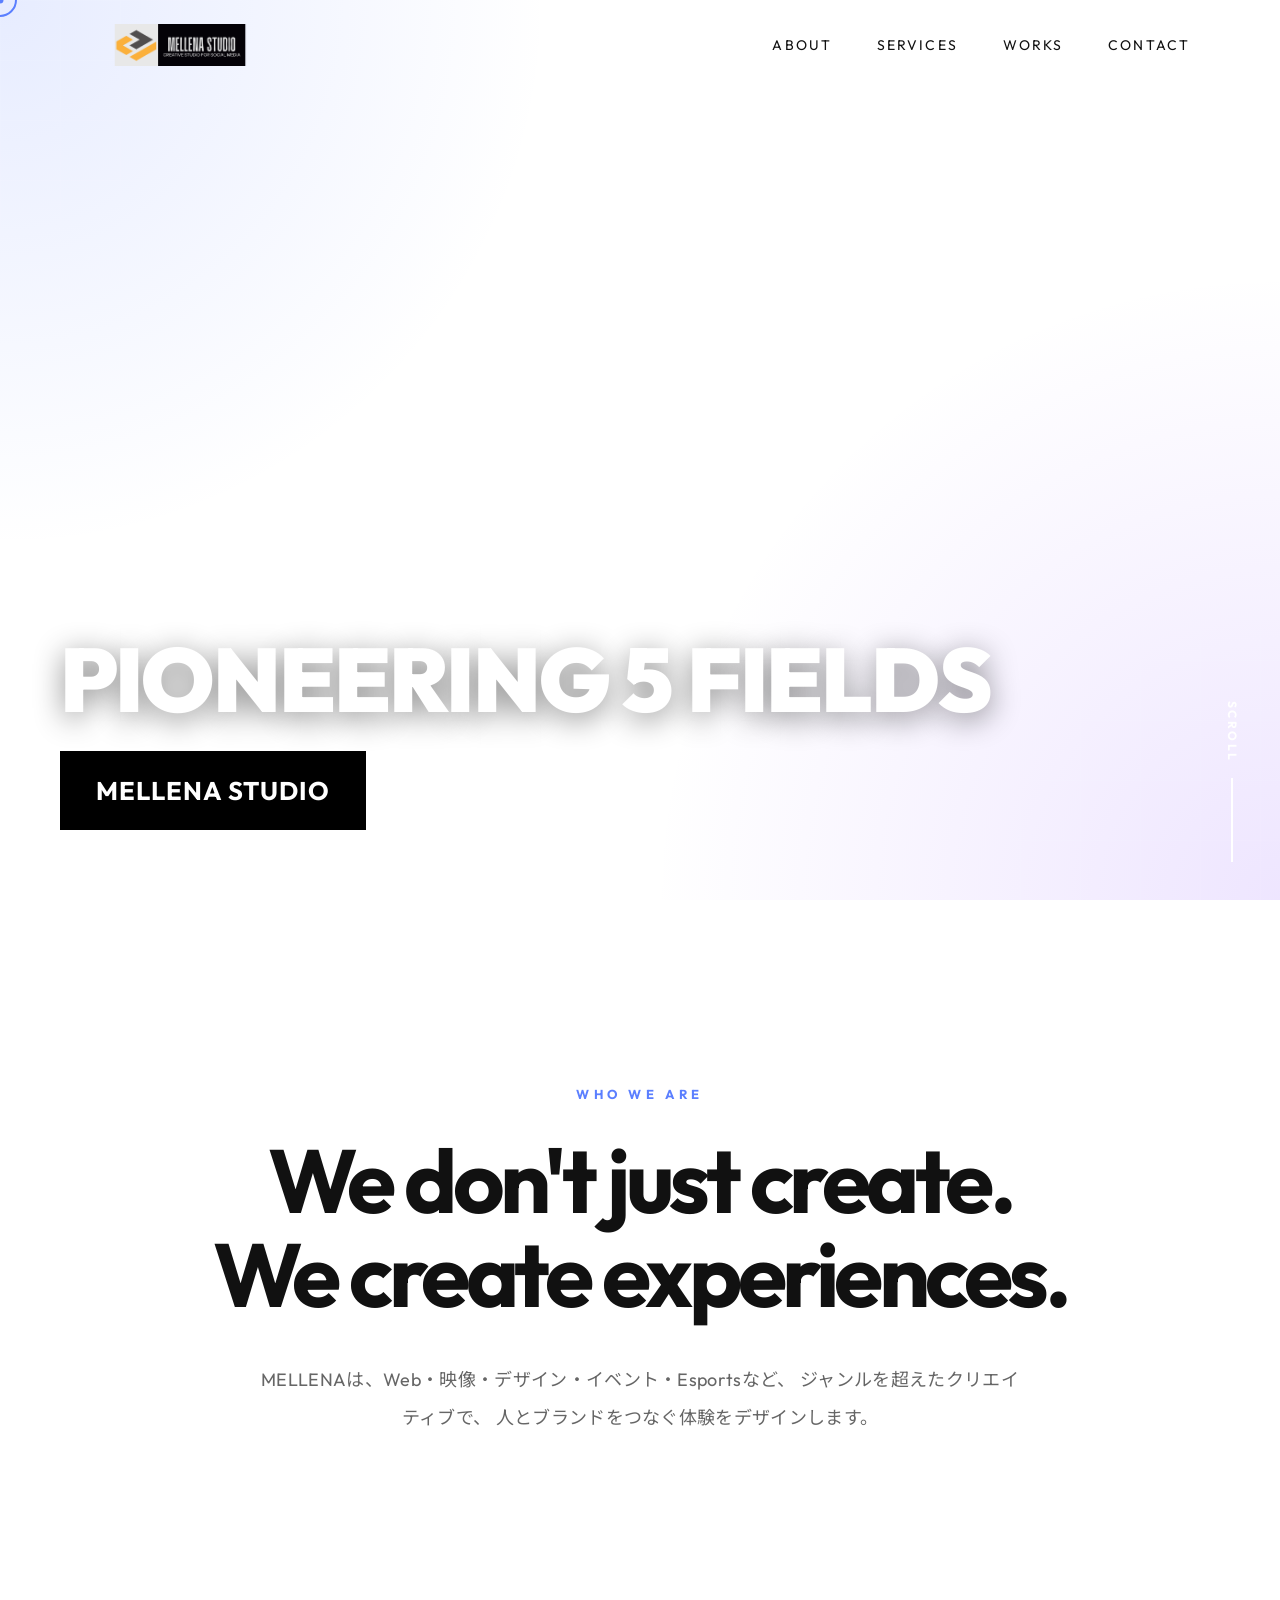
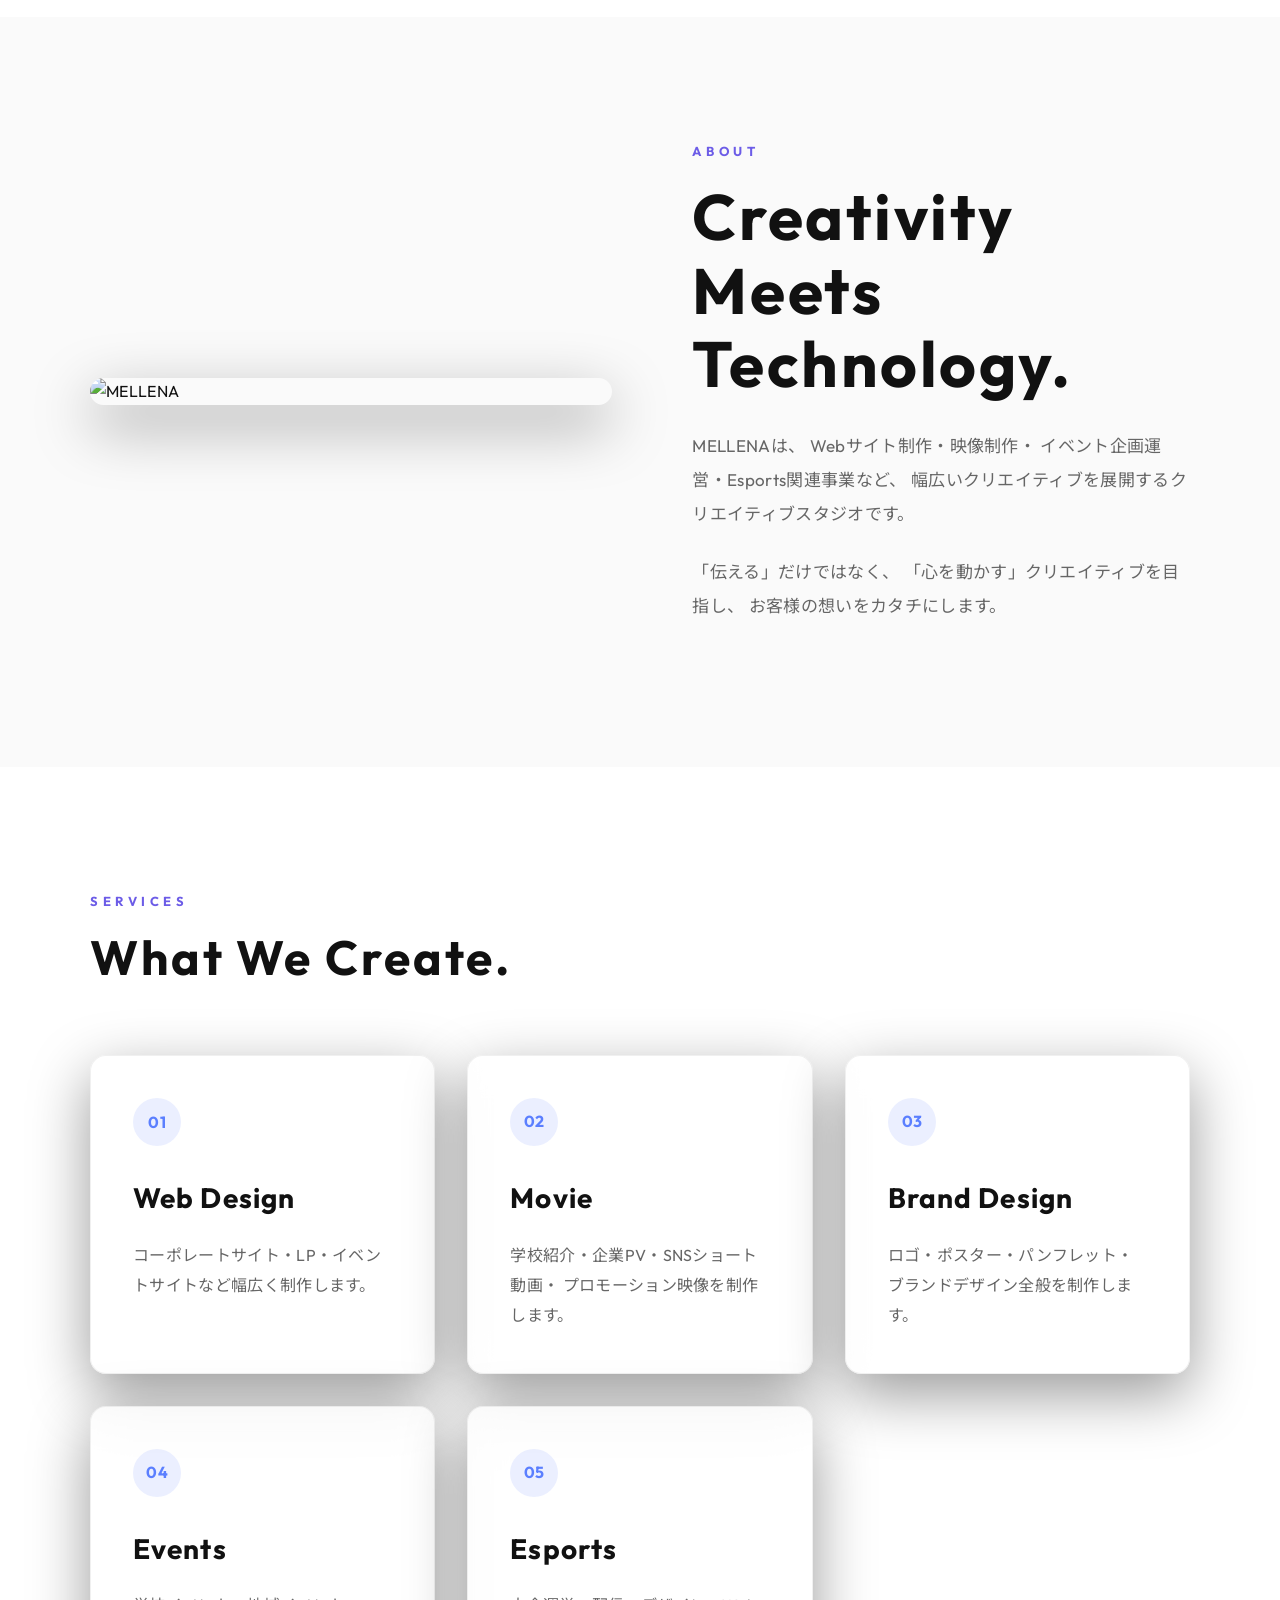
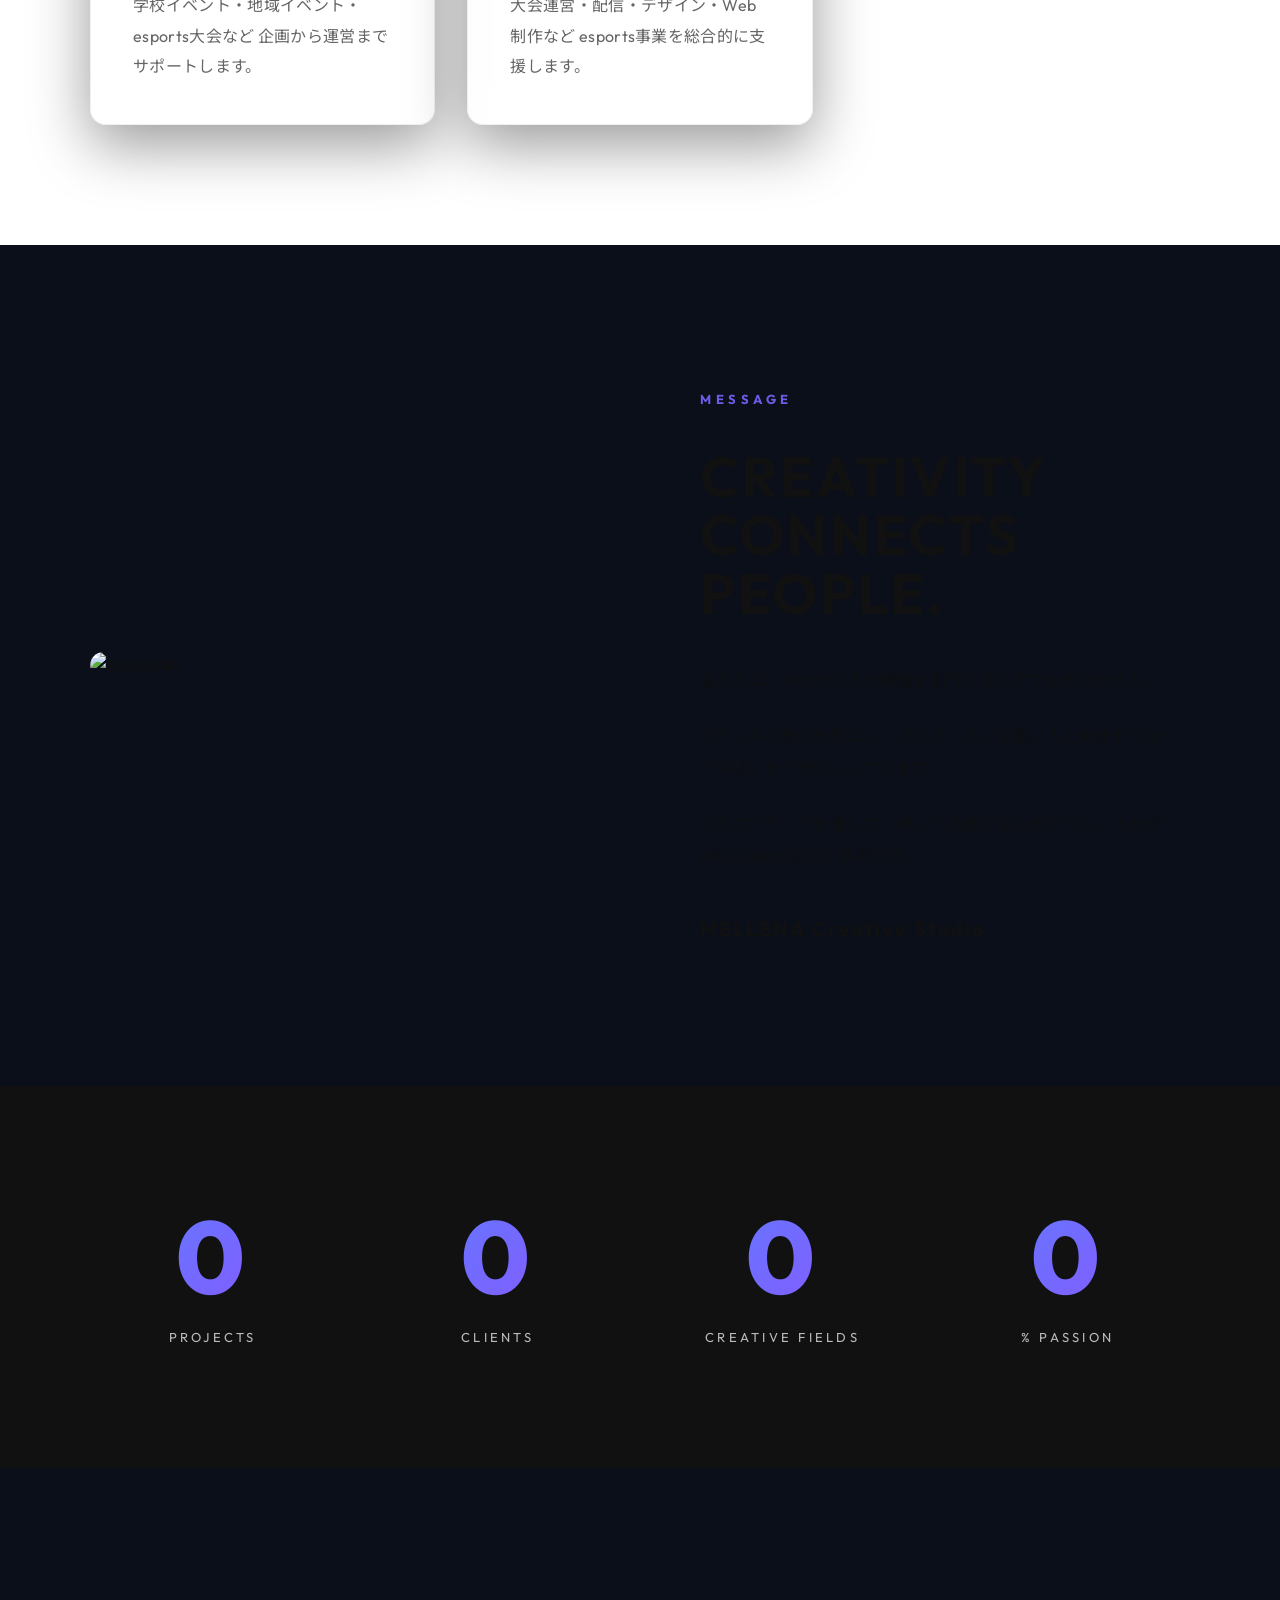
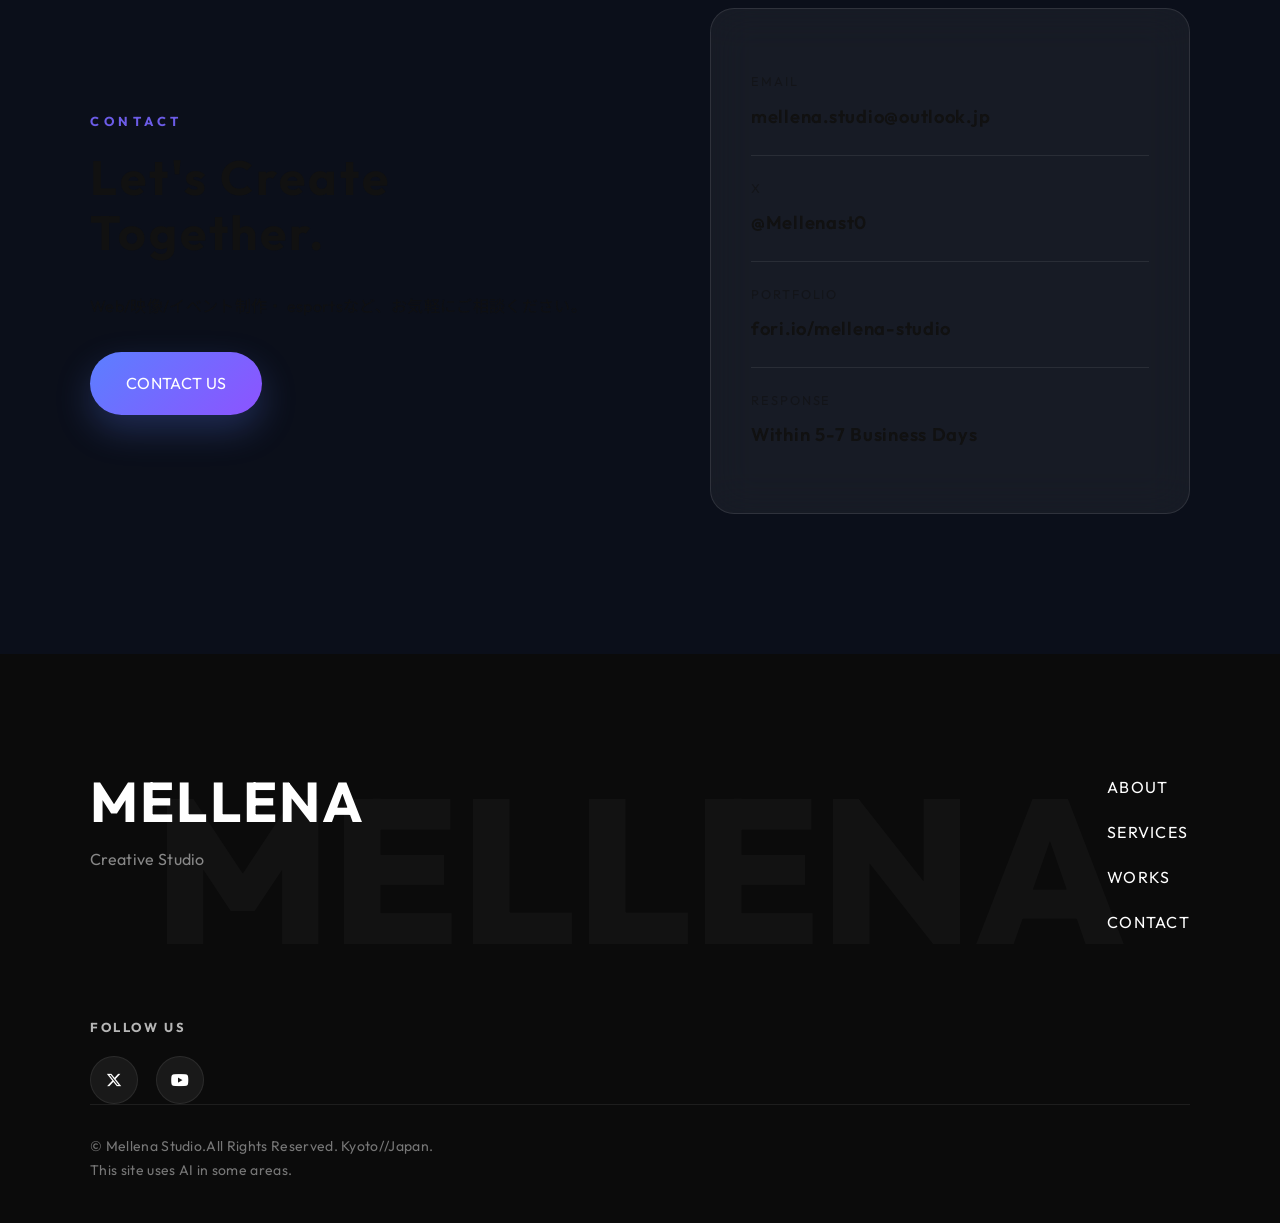
==== index.html @ b7e1627b "Update index.html" ====
<!DOCTYPE html>
<html lang="ja">

<head>

    <meta charset="UTF-8">
    <meta name="viewport" content="width=device-width, initial-scale=1.0">

    <title>Mellena Studio</title>

    <meta name="description" content="MELLENAはWeb制作・映像制作・デザイン・イベント・esportsなど、クリエイティブを通じて価値を届けるクリエイティブスタジオです。">

    <link rel="icon" href="logo-Normal.png">

    <!-- Google Fonts -->
    <link rel="preconnect" href="https://fonts.googleapis.com">
    <link rel="preconnect" href="https://fonts.gstatic.com" crossorigin>

    <link href="https://fonts.googleapis.com/css2?family=Outfit:wght@300;400;500;600;700;800&family=Noto+Sans+JP:wght@300;400;500;700&display=swap" rel="stylesheet">

    <!-- FontAwesome -->
    <link rel="stylesheet"
        href="https://cdnjs.cloudflare.com/ajax/libs/font-awesome/6.7.2/css/all.min.css">

    <!-- CSS -->
    <link rel="stylesheet" href="style.css">

</head>

<body>

    <!-- ====================================== -->
    <!-- Loading -->
    <!-- ====================================== -->

    <div id="loading">

        <div class="loading">

            <img src="logo.png" alt="MELLENA Logo" class="loading__logo">

            <div class="loading__bar">

                <span id="loadingProgress"></span>

            </div>

            <p id="loadingText">loading… 0%</p>

        </div>

    </div>

    <!-- ====================================== -->
    <!-- Cursor -->
    <!-- ====================================== -->

    <div class="cursor"></div>
    <div class="cursor-dot"></div>
    <div class="cursor-label">VIEW</div>

    <!-- ====================================== -->
    <!-- Background -->
    <!-- ====================================== -->

    <div class="background-gradient"></div>

    <canvas id="particles"></canvas>

    <!-- ====================================== -->
    <!-- Header -->
    <!-- ====================================== -->

    <header class="header" id="header">

        <div class="container">

            <a href="#" class="logo">

                <img src="logo.png" alt="MELLENA">

            </a>

            <nav class="nav">

                <ul>

                    <li><a href="#about">ABOUT</a></li>

                    <li><a href="#services">SERVICES</a></li>

                    <li><a href="#works">WORKS</a></li>

                    <li><a href="#contact">CONTACT</a></li>

                </ul>

            </nav>

            <button class="menu-button" id="menuButton">

                <span></span>
                <span></span>
                <span></span>

            </button>

        </div>

    </header>

    <!-- ====================================== -->
    <!-- Hero -->
    <!-- ====================================== -->

    <section class="hero" id="hero">

        <!-- Video -->

        <video
            class="hero__video"
            autoplay
            muted
            loop
            playsinline>

            <source src="hero.mp4" type="video/mp4">

        </video>

        <!-- Overlay -->

        <div class="hero__overlay"></div>

        <!-- Grid -->

        <div class="hero__grid"></div>

        <!-- Content -->

        <div class="hero__content">

    <h3 class="hero-copy">
        Pioneering 5 Fields
    </h3>

    <div class="hero-label">
        MELLENA STUDIO
    </div>

</div>

        <!-- Scroll -->

        <div class="scroll-indicator">

            <span>SCROLL</span>

            <div class="scroll-line"></div>

        </div>

    </section>

    <!-- ====================================== -->
    <!-- Hero End -->
    <!-- ====================================== -->

        <!-- ====================================== -->
    <!-- Creative Statement -->
    <!-- ====================================== -->

    <section class="statement">

        <div class="container">

            <p class="statement__label">
                WHO WE ARE
            </p>

            <h2 class="statement__title">

                We don't just create.<br>
                We create experiences.

            </h2>

            <p class="statement__text">

                MELLENAは、Web・映像・デザイン・イベント・Esportsなど、
                ジャンルを超えたクリエイティブで、
                人とブランドをつなぐ体験をデザインします。

            </p>

        </div>

    </section>

    <!-- ====================================== -->
    <!-- About -->
    <!-- ====================================== -->

    <section class="about" id="about">

        <div class="container about__container">

            <div class="about__image">

                <img
                    src="about.png"
                    alt="MELLENA">

            </div>

            <div class="about__content">

                <span class="section-tag">

                    ABOUT

                </span>

                <h2>

                    Creativity<br>
                    Meets Technology.

                </h2>

                <p>

                    MELLENAは、
                    Webサイト制作・映像制作・
                    イベント企画運営・Esports関連事業など、
                    幅広いクリエイティブを展開するクリエイティブスタジオです。

                </p>

                <p>

                    「伝える」だけではなく、
                    「心を動かす」クリエイティブを目指し、
                    お客様の想いをカタチにします。

                </p>

            </div>

        </div>

    </section>

    <!-- ====================================== -->
    <!-- Services -->
    <!-- ====================================== -->

    <section class="services" id="services">

        <div class="container">

            <span class="section-tag">

                SERVICES

            </span>

            <h2 class="section-title">

                What We Create.

            </h2>

            <div class="services__grid">

                <article class="service">

                    <span>01</span>

                    <h3>Web Design</h3>

                    <p>

                        コーポレートサイト・LP・イベントサイトなど幅広く制作します。

                    </p>

                </article>

                <article class="service">

                    <span>02</span>

                    <h3>Movie</h3>

                    <p>

                        学校紹介・企業PV・SNSショート動画・
                        プロモーション映像を制作します。

                    </p>

                </article>

                <article class="service">

                    <span>03</span>

                    <h3>Brand Design</h3>

                    <p>

                        ロゴ・ポスター・パンフレット・ブランドデザイン全般を制作します。

                    </p>

                </article>

                <article class="service">

                    <span>04</span>

                    <h3>Events</h3>

                    <p>

                        学校イベント・地域イベント・esports大会など
                        企画から運営までサポートします。

                    </p>

                </article>

                <article class="service">

                    <span>05</span>

                    <h3>Esports</h3>

                    <p>

                        大会運営・配信・デザイン・Web制作など
                        esports事業を総合的に支援します。

                    </p>

                </article>

            </div>

        </div>

    </section>

    <!-- ====================================== -->
    <!-- Message -->
    <!-- ====================================== -->

   <section class="message">

    <div class="container message-container">

        <div class="message-image">

            <img src="about.png" alt="MELLENA">

        </div>

        <div class="message-content">

            <span class="section-tag">
                MESSAGE
            </span>

            <h2 class="message-title">
                CREATIVITY<br>
                CONNECTS<br>
                PEOPLE.
            </h2>

            <p>

                私たちは、Webサイトや映像を制作するだけではありません。

            </p>

            <p>

                ブランドの想いを形にし、
                人と人、人と企業、人と地域をつなぐ
                「体験」をデザインしています。

            </p>

            <p>

                クリエイティブを通して、
                新しい価値を生み出すこと。

                それがMELLENAの目指す未来です。

            </p>

            <h4>

                MELLENA Creative Studio

            </h4>

        </div>

    </div>

</section>

    <!-- ====================================== -->
    <!-- Numbers -->
    <!-- ====================================== -->

    <section class="numbers">

        <div class="container">

            <div class="number">

                <h2 data-count="30">0</h2>

                <p>Projects</p>

            </div>

            <div class="number">

                <h2 data-count="4">0</h2>

                <p>Clients</p>

            </div>

            <div class="number">

                <h2 data-count="5">0</h2>

                <p>Creative Fields</p>

            </div>

            <div class="number">

                <h2 data-count="87">0</h2>

                <p>% Passion</p>

            </div>

        </div>

    </section>

    <!-- ====================================== -->
    <!-- Contact -->
    <!-- ====================================== -->

    <section class="contact" id="contact">

    <div class="container contact-container">

        <div class="contact-left">

            <span class="section-tag">
                CONTACT
            </span>

            <h2 class="section-title">
                Let's Create Together.
            </h2>

            <p class="contact-description">
                Web/映像/イベント制作・
                esportsなど、お気軽にご相談ください。
            </p>

            <a href="mailto:mellena.studio@outlook.jp" class="btn btn-primary">
                CONTACT US
            </a>

        </div>

        <div class="contact-right">

            <div class="contact-card">

                <div class="contact-item">
                    <span>Email</span>
                    <h3>mellena.studio@outlook.jp</h3>
                </div>

                <div class="contact-item">
                    <span>X</span>
                    <h3>@Mellenast0</h3>
                </div>

                <div class="contact-item">
                    <span>Portfolio</span>
                    <h3>fori.io/mellena-studio</h3>
                </div>

                <div class="contact-item">
                    <span>Response</span>
                    <h3>Within 5-7 Business Days</h3>
                </div>

            </div>

        </div>

    </div>

</section>

    <!-- ====================================== -->
    <!-- Footer -->
    <!-- ====================================== -->

    <footer class="footer">

        <div class="container">

            <div class="footer__top">

                <div>

                    <h2 class="footer__logo">

                        MELLENA

                    </h2>

                    <p>

                        Creative Studio

                    </p>

                </div>

                <div class="footer__menu">

                    <a href="#about">ABOUT</a>
                    <a href="#services">SERVICES</a>
                    <a href="#works">WORKS</a>
                    <a href="#contact">CONTACT</a>
                    
                </div>

            </div>

            <div class="footer__social">

    <h4>FOLLOW US</h4>

    <div class="social-links">

        <a href="https://x.com/Mellenast0" target="_blank" aria-label="X">
            <i class="fa-brands fa-x-twitter"></i>
        </a>

        <a href="#" target="_blank" aria-label="YouTube">
            <i class="fa-brands fa-youtube"></i>
        </a>


    </div>

</div>

            <div class="footer__bottom">

                <p>

                    © Mellena Studio.All Rights Reserved. Kyoto//Japan.<br>
                    This site uses AI in some areas.

                </p>

            </div>

        </div>

    </footer>

    <!-- ====================================== -->
    <!-- Mobile Menu -->
    <!-- ====================================== -->

    <nav class="mobile-nav" id="mobileNav">

        <a href="#about">ABOUT</a>
        <a href="#services">SERVICES</a>
        <a href="#works">WORKS</a>
        <a href="#contact">CONTACT</a>

    </nav>

    <!-- ====================================== -->
    <!-- Back To Top -->
    <!-- ====================================== -->

    <button
        class="back-top"
        id="backTop">

        <i class="fa-solid fa-arrow-up"></i>

    </button>

    <!-- ====================================== -->
    <!-- JS Libraries -->
    <!-- ====================================== -->

<script src="https://cdn.jsdelivr.net/npm/gsap@3/dist/gsap.min.js"></script>
<script src="https://cdn.jsdelivr.net/npm/gsap@3/dist/ScrollTrigger.min.js"></script>

<script src="https://cdnjs.cloudflare.com/ajax/libs/lenis/1.0.42/lenis.min.js"></script>

<script src="script.js"></script>

</body>
</html>
---- style.css ----
/* ======================================================
   RESET
====================================================== */

*,
*::before,
*::after{
    margin:0;
    padding:0;
    box-sizing:border-box;
}

html{
    scroll-behavior:smooth;
}

body{

    font-family:"Outfit","Noto Sans JP",sans-serif;

    color:#111;

    background:#fff;

    overflow-x:hidden;

    -webkit-font-smoothing:antialiased;

    text-rendering:optimizeLegibility;

}

img{

    display:block;

    max-width:100%;

}

a{

    text-decoration:none;

    color:inherit;

}

button{

    border:none;

    background:none;

    cursor:pointer;

    font-family:inherit;

}

ul{

    list-style:none;

}

/* ======================================================
VARIABLE
====================================================== */

:root{

    --white:#ffffff;

    --black:#101010;

    --text:#444;

    --border:#ececec;

    --primary:#5B7FFF;

    --secondary:#8D53FF;

    --gradient:
    linear-gradient(
        135deg,
        #5B7FFF,
        #8D53FF);

    --shadow:
    0 20px 60px rgba(0,0,0,.08);

    --radius:24px;

    --transition:.35s;

}

/* ======================================================
COMMON
====================================================== */

.container{

    width:min(1200px,92%);

    margin:auto;

}

section{

    position:relative;

    padding:140px 0;

}

.section-tag{

    display:inline-block;

    color:var(--primary);

    font-size:13px;

    letter-spacing:.35em;

    font-weight:700;

    margin-bottom:18px;

}

.section-title{

    font-size:clamp(42px,5vw,72px);

    line-height:1.15;

    letter-spacing:-.03em;

    margin-bottom:28px;

}

.btn{

    display:inline-flex;

    justify-content:center;

    align-items:center;

    gap:10px;

    padding:18px 36px;

    border-radius:999px;

    transition:.35s;

}

.btn-primary{

    background:var(--gradient);

    color:#fff;

    box-shadow:
        0 15px 35px rgba(91,127,255,.25);

}

.btn-primary:hover{

    transform:translateY(-5px);

}

.btn-outline{

    border:1px solid rgba(255,255,255,.35);

    color:#fff;

    backdrop-filter:blur(20px);

}

.btn-outline:hover{

    background:#fff;

    color:#111;

}

/* ======================================================
LOADING
====================================================== */

#loading{

    position:fixed;

    inset:0;

    background:#fff;

    display:flex;

    justify-content:center;

    align-items:center;

    z-index:99999;

}

.loading{

    width:340px;

    text-align:center;

}

.loading__logo{

    width:180px;

    margin:auto;

}

.loading__bar{

    width:100%;

    height:6px;

    background:#efefef;

    border-radius:999px;

    overflow:hidden;

    margin:35px 0 18px;

}

#loadingProgress{

    display:block;

    width:0%;

    height:100%;

    background:var(--gradient);

}

#loadingText{

    color:#777;

    font-size:14px;

}

/* ======================================================
CURSOR
====================================================== */

.cursor{

    position:fixed;

    width:34px;

    height:34px;

    border:2px solid var(--primary);

    border-radius:50%;

    pointer-events:none;

    transform:translate(-50%,-50%);

    z-index:9999;

    transition:.18s;

}

.cursor-dot{

    position:fixed;

    width:7px;

    height:7px;

    background:var(--primary);

    border-radius:50%;

    pointer-events:none;

    transform:translate(-50%,-50%);

    z-index:10000;

}

.cursor-label{

    position:fixed;

    transform:translate(-50%,-50%);

    color:#fff;

    font-size:11px;

    font-weight:600;

    opacity:0;

    pointer-events:none;

    z-index:10001;

}

/* ======================================================
BACKGROUND
====================================================== */

.background-gradient{

    position:fixed;

    inset:0;

    z-index:-2;

    background:

    radial-gradient(

    circle at top left,

    rgba(91,127,255,.15),

    transparent 35%),

    radial-gradient(

    circle at bottom right,

    rgba(141,83,255,.15),

    transparent 40%),

    #fff;

}

#particles{

    position:fixed;

    inset:0;

    z-index:-1;

}

/* ======================================================
HEADER
====================================================== */

.header{

    position:fixed;

    top:0;

    left:0;

    width:100%;

    z-index:1000;

    transition:.35s;

}

.header.scrolled{

    background:rgba(255,255,255,.72);

    backdrop-filter:blur(18px);

    box-shadow:
        0 10px 30px rgba(0,0,0,.05);

}

.header .container{

    display:flex;

    justify-content:space-between;

    align-items:center;

    height:90px;

}

.logo img{

    width:180px;

}

.nav ul{

    display:flex;

    gap:45px;

}

.nav a{

    position:relative;

    font-size:14px;

    letter-spacing:.15em;

}

.nav a::after{

    content:"";

    position:absolute;

    left:0;

    bottom:-8px;

    width:0;

    height:2px;

    background:var(--primary);

    transition:.35s;

}

.nav a:hover::after{

    width:100%;

}

.menu-button{

    display:none;

    flex-direction:column;

    gap:6px;

}

.menu-button span{

    width:28px;

    height:2px;

    background:#111;

}

/* ======================================================
HERO
====================================================== */

.hero{

    position:relative;

    height:100vh;

    display:flex;

    justify-content:center;

    align-items:center;

    overflow:hidden;

}

.hero__video{

    position:absolute;

    inset:0;

    width:100%;

    height:100%;

    object-fit:cover;

}

.hero__overlay{
    background:rgba(255,255,255,0.03);
}

.hero__grid{

    position:absolute;

    inset:0;

    background-image:

    linear-gradient(

    rgba(255,255,255,.15) 1px,

    transparent 1px),

    linear-gradient(

    90deg,

    rgba(255,255,255,.15) 1px,

    transparent 1px);

    background-size:60px 60px;

    opacity:.45;

}

.hero__content{

    position:absolute;

    left:60px;

    bottom:60px;

    z-index:10;

}

.hero-copy{

    max-width:1100px;

    font-size:72px;

    font-weight:900;

    line-height:1;

    text-transform:uppercase;

    color:#fff;

    margin-bottom:35px;

}

.hero-label{

    display:inline-block;

    background:#000;

    color:#fff;

    padding:18px 90px;

    font-size:34px;

    font-weight:700;

    letter-spacing:.05em;

}

.hero__eyebrow{

    display:inline-block;

    letter-spacing:.4em;

    color:var(--primary);

    margin-bottom:24px;

    font-size:14px;

    font-weight:700;

}

.hero__title{

    font-size:clamp(70px,12vw,170px);

    line-height:.9;

    letter-spacing:-.05em;

    font-weight:800;

}

.hero__subtitle{

    font-size:clamp(28px,4vw,58px);

    margin-top:24px;

    line-height:1.2;

    font-weight:500;

}

.hero__text{

    max-width:720px;

    margin:35px auto;

    color:#ffffff;

    font-size:18px;

    line-height:2;

}

.hero__buttons{

    display:flex;

    justify-content:center;

    gap:20px;

    margin-top:50px;

}

.scroll-indicator{

    right:40px;

    bottom:40px;

}

.scroll-indicator span{

    font-size:11px;

    letter-spacing:.3em;

}

.scroll-line{

    width:2px;

    height:80px;

    background:#111;

    animation:scrollLine 2s infinite;

}

@keyframes scrollLine{

    0%{

        transform-origin:top;

        transform:scaleY(0);

    }

    50%{

        transform-origin:top;

        transform:scaleY(1);

    }

    51%{

        transform-origin:bottom;

    }

    100%{

        transform-origin:bottom;

        transform:scaleY(0);

    }

}

/* ======================================================
STATEMENT
====================================================== */

.statement{

    padding:180px 0;

    text-align:center;

    background:#fff;

}

.statement__label{

    display:inline-block;

    color:var(--primary);

    letter-spacing:.35em;

    font-size:13px;

    font-weight:700;

    margin-bottom:28px;

}

.statement__title{

    font-size:clamp(52px,7vw,110px);

    line-height:1.05;

    letter-spacing:-.05em;

    max-width:1100px;

    margin:0 auto 40px;

}

.statement__text{

    max-width:760px;

    margin:auto;

    color:#666;

    line-height:2.1;

    font-size:18px;

}

/* ======================================================
ABOUT
====================================================== */

.about{

    background:#fafafa;

}

.about__container{

    display:grid;

    grid-template-columns:1.05fr 1fr;

    gap:80px;

    align-items:center;

}

.about__image{

    position:relative;

    overflow:hidden;

    border-radius:32px;

    box-shadow:var(--shadow);

}

.about__image img{

    width:100%;

    height:100%;

    object-fit:cover;

    transition:.8s;

}

.about__image:hover img{

    transform:scale(1.08);

}

.about__content h2{

    font-size:clamp(42px,5vw,72px);

    line-height:1.15;

    margin-bottom:28px;

}

.about__content p{

    color:#666;

    line-height:2;

    margin-bottom:24px;

    font-size:17px;

}

/* ======================================================
SERVICES
====================================================== */

.services{

    background:#fff;

}

.services__grid{

    display:grid;

    grid-template-columns:repeat(3,1fr);

    gap:32px;

    margin-top:70px;

}

.service{

    position:relative;

    padding:42px;

    border-radius:28px;

    background:rgba(255,255,255,.75);

    backdrop-filter:blur(18px);

    border:1px solid rgba(0,0,0,.06);

    transition:var(--transition);

    overflow:hidden;

}

.service::before{

    content:"";

    position:absolute;

    inset:0;

    background:var(--gradient);

    opacity:0;

    transition:.35s;

}

.service:hover::before{

    opacity:1;

}

.service>*{

    position:relative;

    z-index:2;

}

.service span{

    display:inline-flex;

    width:48px;

    height:48px;

    justify-content:center;

    align-items:center;

    border-radius:50%;

    background:rgba(91,127,255,.12);

    color:var(--primary);

    font-weight:700;

    margin-bottom:28px;

}

.service h3{

    font-size:28px;

    margin-bottom:18px;

}

.service p{

    color:#666;

    line-height:1.9;

}

.service:hover{

    transform:translateY(-14px);

    box-shadow:0 30px 70px rgba(0,0,0,.12);

}

.service:hover h3,

.service:hover p,

.service:hover span{

    color:#fff;

}

.service:hover span{

    background:rgba(255,255,255,.18);

}

/* ======================================================
WORKS
====================================================== */

.works{

    background:#111;

    color:#fff;

}

.works .section-tag{

    color:#7fa6ff;

}

.works__grid{

    display:grid;

    grid-template-columns:repeat(3,1fr);

    gap:24px;

    margin-top:70px;

}

.work{

    position:relative;

    overflow:hidden;

    border-radius:26px;

    cursor:pointer;

    min-height:360px;

    background:#222;

}

.work--large{

    grid-row:span 2;

    min-height:760px;

}

.work img{

    width:100%;

    height:100%;

    object-fit:cover;

    transition:1s;

}

.work::after{

    content:"";

    position:absolute;

    inset:0;

    background:linear-gradient(
        to top,
        rgba(0,0,0,.75),
        rgba(0,0,0,.15));

}

.work:hover img{

    transform:scale(1.08);

}

.work__content{

    position:absolute;

    left:35px;

    bottom:35px;

    z-index:5;

}

.work__content span{

    display:inline-block;

    font-size:12px;

    letter-spacing:.25em;

    color:#8ab2ff;

    margin-bottom:12px;

}

.work__content h3{

    font-size:32px;

    line-height:1.2;

}

.work:hover .work__content{

    transform:translateY(-8px);

    transition:.35s;

}

/* VIEWバッジ */

.work::before{

    content:"VIEW";

    position:absolute;

    top:30px;

    right:30px;

    width:90px;

    height:90px;

    border-radius:50%;

    background:rgba(255,255,255,.15);

    backdrop-filter:blur(18px);

    display:flex;

    justify-content:center;

    align-items:center;

    color:#fff;

    font-size:13px;

    letter-spacing:.2em;

    opacity:0;

    transform:scale(.7);

    transition:.35s;

    z-index:10;

}

.work:hover::before{

    opacity:1;

    transform:scale(1);

}

/* ======================================================
SHOWREEL
====================================================== */

.showreel{

    background:#f7f8fc;

}

.showreel__video{

    margin-top:70px;

    overflow:hidden;

    border-radius:32px;

    box-shadow:0 25px 70px rgba(0,0,0,.12);

}

.showreel__video video{

    width:100%;

    display:block;

}

/* ======================================================
NUMBERS
====================================================== */

.numbers{

    background:#111;

    color:#fff;

}

.numbers .container{

    display:grid;

    grid-template-columns:repeat(4,1fr);

    gap:40px;

}

.number{

    text-align:center;

}

.number h2{

    font-size:clamp(60px,8vw,110px);

    font-weight:800;

    line-height:1;

    background:var(--gradient);

    -webkit-background-clip:text;

    -webkit-text-fill-color:transparent;

    margin-bottom:18px;

}

.number p{

    color:#bbb;

    letter-spacing:.25em;

    text-transform:uppercase;

    font-size:13px;

}

/* ======================================================
NEWS
====================================================== */

.news{

    background:#fff;

}

.news__list{

    margin-top:70px;

    display:flex;

    flex-direction:column;

}

.news__item{

    display:flex;

    justify-content:space-between;

    align-items:center;

    gap:40px;

    padding:34px 0;

    border-bottom:1px solid var(--border);

    transition:.35s;

}

.news__item span{

    color:var(--primary);

    min-width:140px;

    font-weight:600;

}

.news__item h3{

    flex:1;

    font-size:28px;

    font-weight:500;

}

.news__item:hover{

    padding-left:18px;

}

/* ======================================================
CONTACT
====================================================== */

.contact{
    padding:140px 0;
}

.contact-container{
    display:grid;
    grid-template-columns:1fr 480px;
    gap:80px;
    align-items:center;
}

.contact-description{
    margin:30px 0;
    max-width:520px;
    line-height:2;
    opacity:.8;
}

.contact-card{

    background:rgba(255,255,255,.05);

    backdrop-filter:blur(20px);

    border:1px solid rgba(255,255,255,.1);

    border-radius:24px;

    padding:40px;
}

.contact-item{

    padding:22px 0;

    border-bottom:1px solid rgba(255,255,255,.08);
}

.contact-item:last-child{

    border:none;
}

.contact-item span{

    display:block;

    font-size:.8rem;

    opacity:.6;

    margin-bottom:8px;

    letter-spacing:.15em;

    text-transform:uppercase;
}

.contact-item h3{

    font-size:1.15rem;

    font-weight:600;
}

@media(max-width:900px){

.contact-container{

grid-template-columns:1fr;

gap:50px;

}

}

/* ======================================================
FOOTER
====================================================== */

.footer{

    background:#0b0b0b;

    color:#fff;

    padding:120px 0 40px;

    position:relative;

    overflow:hidden;

}

.footer::before{

    content:"MELLENA";

    position:absolute;

    top:40px;

    left:50%;

    transform:translateX(-50%);

    font-size:clamp(80px,16vw,240px);

    font-weight:800;

    color:rgba(255,255,255,.03);

    white-space:nowrap;

    pointer-events:none;

}

.footer__top{

    position:relative;

    z-index:2;

    display:flex;

    justify-content:space-between;

    gap:80px;

    align-items:flex-start;

    margin-bottom:80px;

}

.footer__logo{

    font-size:56px;

    line-height:1;

    margin-bottom:16px;

}

.footer__top p{

    color:#888;

}

.footer__menu{

    display:flex;

    flex-direction:column;

    gap:18px;

}

.footer__menu a{

    transition:.3s;

    letter-spacing:.08em;

}

.footer__menu a:hover{

    color:var(--primary);

}

.footer__bottom{

    position:relative;

    z-index:2;

    border-top:1px solid rgba(255,255,255,.08);

    padding-top:30px;

    color:#777;

    font-size:14px;

}

/* ======================================================
MOBILE NAV
====================================================== */

.mobile-nav{

    position:fixed;

    inset:0;

    background:rgba(255,255,255,.96);

    backdrop-filter:blur(22px);

    display:flex;

    flex-direction:column;

    justify-content:center;

    align-items:center;

    gap:32px;

    opacity:0;

    visibility:hidden;

    transition:.35s;

    z-index:999;

}

.mobile-nav.active{

    opacity:1;

    visibility:visible;

}

.mobile-nav a{

    font-size:30px;

    font-weight:700;

    letter-spacing:.08em;

}

/* ======================================================
BACK TO TOP
====================================================== */

.back-top{

    position:fixed;

    right:35px;

    bottom:35px;

    width:56px;

    height:56px;

    border-radius:50%;

    background:var(--gradient);

    color:#fff;

    display:flex;

    justify-content:center;

    align-items:center;

    box-shadow:0 15px 35px rgba(91,127,255,.3);

    opacity:0;

    visibility:hidden;

    transition:.35s;

    z-index:999;

}

.back-top.show{

    opacity:1;

    visibility:visible;

}

.back-top:hover{

    transform:translateY(-6px);

}

/* ======================================================
RESPONSIVE
====================================================== */

@media (max-width:1200px){

    .hero__title{

        font-size:120px;

    }

    .statement__title{

        font-size:72px;

    }

}

@media (max-width:992px){

    section{

        padding:100px 0;

    }

    .nav{

        display:none;

    }

    .menu-button{

        display:flex;

    }

    .about__container{

        grid-template-columns:1fr;

    }

    .services__grid{

        grid-template-columns:repeat(2,1fr);

    }

    .works__grid{

        grid-template-columns:repeat(2,1fr);

    }

    .numbers .container{

        grid-template-columns:repeat(2,1fr);

    }

    .footer__top{

        flex-direction:column;

    }

}

@media (max-width:768px){

    .hero{

        text-align:center;

        padding:0 24px;

    }

    .hero__title{

        font-size:72px;

    }

    .hero__subtitle{

        font-size:34px;

    }

    .hero__text{

        font-size:16px;

    }

    .hero__buttons{

        flex-direction:column;

        width:100%;

    }

    .hero__buttons .btn{

        width:100%;

    }

    .statement__title{

        font-size:52px;

    }

    .section-title{

        font-size:44px;

    }

    .services__grid{

        grid-template-columns:1fr;

    }

    .works__grid{

        grid-template-columns:1fr;

    }

    .work--large{

        grid-row:auto;

        min-height:420px;

    }

    .numbers .container{

        grid-template-columns:1fr;

        gap:60px;

    }

    .news__item{

        flex-direction:column;

        align-items:flex-start;

        gap:12px;

    }

    .news__item h3{

        font-size:22px;

    }

    .contact-form{

        width:100%;

    }

    .footer__logo{

        font-size:40px;

    }

    .footer__menu{

        gap:12px;

    }

    .back-top{

        right:20px;

        bottom:20px;

    }

}

@media (max-width:480px){

    .container{

        width:92%;

    }

    .hero__title{

        font-size:58px;

    }

    .hero__subtitle{

        font-size:28px;

    }

    .statement__title{

        font-size:42px;

    }

    .section-title{

        font-size:36px;

    }

}

/* ======================================================
CURSOR EFFECT
====================================================== */

.cursor.active{

    width:80px;

    height:80px;

    background:rgba(91,127,255,.18);

    backdrop-filter:blur(10px);

}

.cursor-label.show{

    opacity:1;

}

/* ======================================================
FADE ANIMATION
====================================================== */

.fade-up{

    opacity:0;

    transform:translateY(40px);

}

.fade-left{

    opacity:0;

    transform:translateX(-40px);

}

.fade-right{

    opacity:0;

    transform:translateX(40px);

}

.scale-in{

    opacity:0;

    transform:scale(.92);

}

/* ======================================================
TEXT SELECTION
====================================================== */

::selection{

    background:var(--primary);

    color:#fff;

}

/* ======================================================
SCROLLBAR
====================================================== */

::-webkit-scrollbar{

    width:10px;

}

::-webkit-scrollbar-track{

    background:#f3f3f3;

}

::-webkit-scrollbar-thumb{

    background:linear-gradient(
        var(--primary),
        var(--secondary));

    border-radius:999px;

}

/* ======================================================
UTILITY
====================================================== */

.text-center{

    text-align:center;

}

.hidden{

    display:none !important;

}

.mt-0{

    margin-top:0 !important;

}

.mb-0{

    margin-bottom:0 !important;

}

.glass{

    background:rgba(255,255,255,.6);

    backdrop-filter:blur(20px);

    border:1px solid rgba(255,255,255,.35);

}

.gradient-text{

    background:var(--gradient);

    -webkit-background-clip:text;

    -webkit-text-fill-color:transparent;

}

.shadow{

    box-shadow:var(--shadow);

}

.radius{

    border-radius:var(--radius);

}

/* ======================================================
SMOOTH TRANSITION
====================================================== */

a,
button,
input,
textarea,
.service,
.work,
.news__item,
.btn{

    transition:
        all .35s ease;

}

/* ======================================================
END
====================================================== */
body {
    font-family: 'Outfit', 'Noto Sans JP', sans-serif;
    letter-spacing: 0.02em;
    line-height: 1.7;
    color: #111;
}

h1, h2, h3 {
    letter-spacing: 0.04em;
    font-weight: 700;
}

.section-title {
    font-size: 48px;
    font-weight: 700;
    letter-spacing: 0.06em;
}

section {
    padding: 120px 0;
}

.container {
    width: min(1100px, 92%);
    margin: 0 auto;
}

:root {
    --bg: #0b0f1a;
    --text: #111;
    --sub: rgba(255,255,255,0.7);
    --accent: #6c5ce7;
}

body {
    background: var(--bg);
    color: var(--text);
}

.section-tag {
    color: var(--accent);
}

.work img,
.service,
.about__image {
    border-radius: 16px;
    box-shadow: 0 20px 60px rgba(0,0,0,0.4);
}

.work,
.service {
    transition: transform 0.4s ease, box-shadow 0.4s ease;
}

.work:hover,
.service:hover {
    transform: translateY(-8px);
    box-shadow: 0 30px 80px rgba(0,0,0,0.5);
}

/* ===========================
   MESSAGE
=========================== */

.message{

    padding:140px 0;

}

.message-container{

    display:grid;

    grid-template-columns:520px 1fr;

    gap:90px;

    align-items:center;

}

.message-image{

    overflow:hidden;

    border-radius:24px;

}

.message-image img{

    width:100%;

    display:block;

    transition:.6s;

}

.message-image:hover img{

    transform:scale(1.05);

}

.message-title{

    font-size:56px;

    line-height:1.05;

    margin:20px 0 40px;

}

.message-content p{

    margin-bottom:24px;

    opacity:.85;

    line-height:2;

}

.message-content h4{

    margin-top:40px;

    font-size:20px;

    letter-spacing:.1em;

}

@media(max-width:960px){

.message-container{

grid-template-columns:1fr;

gap:60px;

}

.message-title{

font-size:42px;

}

}

/* ===========================
   Footer Social
=========================== */

.footer__social h4{

    font-size:13px;

    letter-spacing:.2em;

    margin-bottom:18px;

    opacity:.7;

}

.social-links{

    display:flex;

    gap:18px;

}

.social-links a{

    width:48px;

    height:48px;

    display:flex;

    align-items:center;

    justify-content:center;

    border-radius:50%;

    background:rgba(255,255,255,.06);

    border:1px solid rgba(255,255,255,.08);

    color:#fff;

    text-decoration:none;

    transition:.35s;

}

.social-links a:hover{

    transform:translateY(-6px);

    background:#4d8cff;

    border-color:#4d8cff;

    box-shadow:0 10px 30px rgba(77,140,255,.35);

}

/* ===========================
   HERO - Kyoto Tech Style
=========================== */

.hero__content{
    position:absolute;
    left:60px;
    bottom:70px;
    z-index:10;
    text-align:left;
}

.hero-copy{
    max-width:1100px;
    margin:0 0 30px;

    font-size:clamp(52px, 7vw, 110px);
    font-weight:900;
    line-height:.92;
    letter-spacing:-0.02em;
    text-transform:uppercase;

    color:#fff;
    text-shadow:0 6px 30px rgba(0,0,0,.45);
}

.hero-label{
    display:inline-block;

    background:#000;
    color:#fff;

    padding:18px 36px;

    font-size:clamp(18px, 2vw, 32px);
    font-weight:700;
    letter-spacing:.04em;
}

.scroll-indicator{
    position:absolute;
    right:38px;
    bottom:38px;

    display:flex;
    align-items:center;
    gap:16px;

    writing-mode:vertical-rl;
    z-index:10;
}

.scroll-indicator span{
    font-size:12px;
    font-weight:700;
    letter-spacing:.2em;
    color:#fff;
}

.scroll-line{
    width:2px;
    height:84px;
    background:#fff;
}

@media (max-width:768px){

    .hero__content{
        left:24px;
        right:24px;
        bottom:40px;
    }

    .hero-copy{
        font-size:clamp(40px, 11vw, 64px);
        line-height:1;
    }

    .hero-label{
        font-size:16px;
        padding:14px 20px;
    }

    .scroll-indicator{
        right:16px;
        bottom:20px;
    }

}
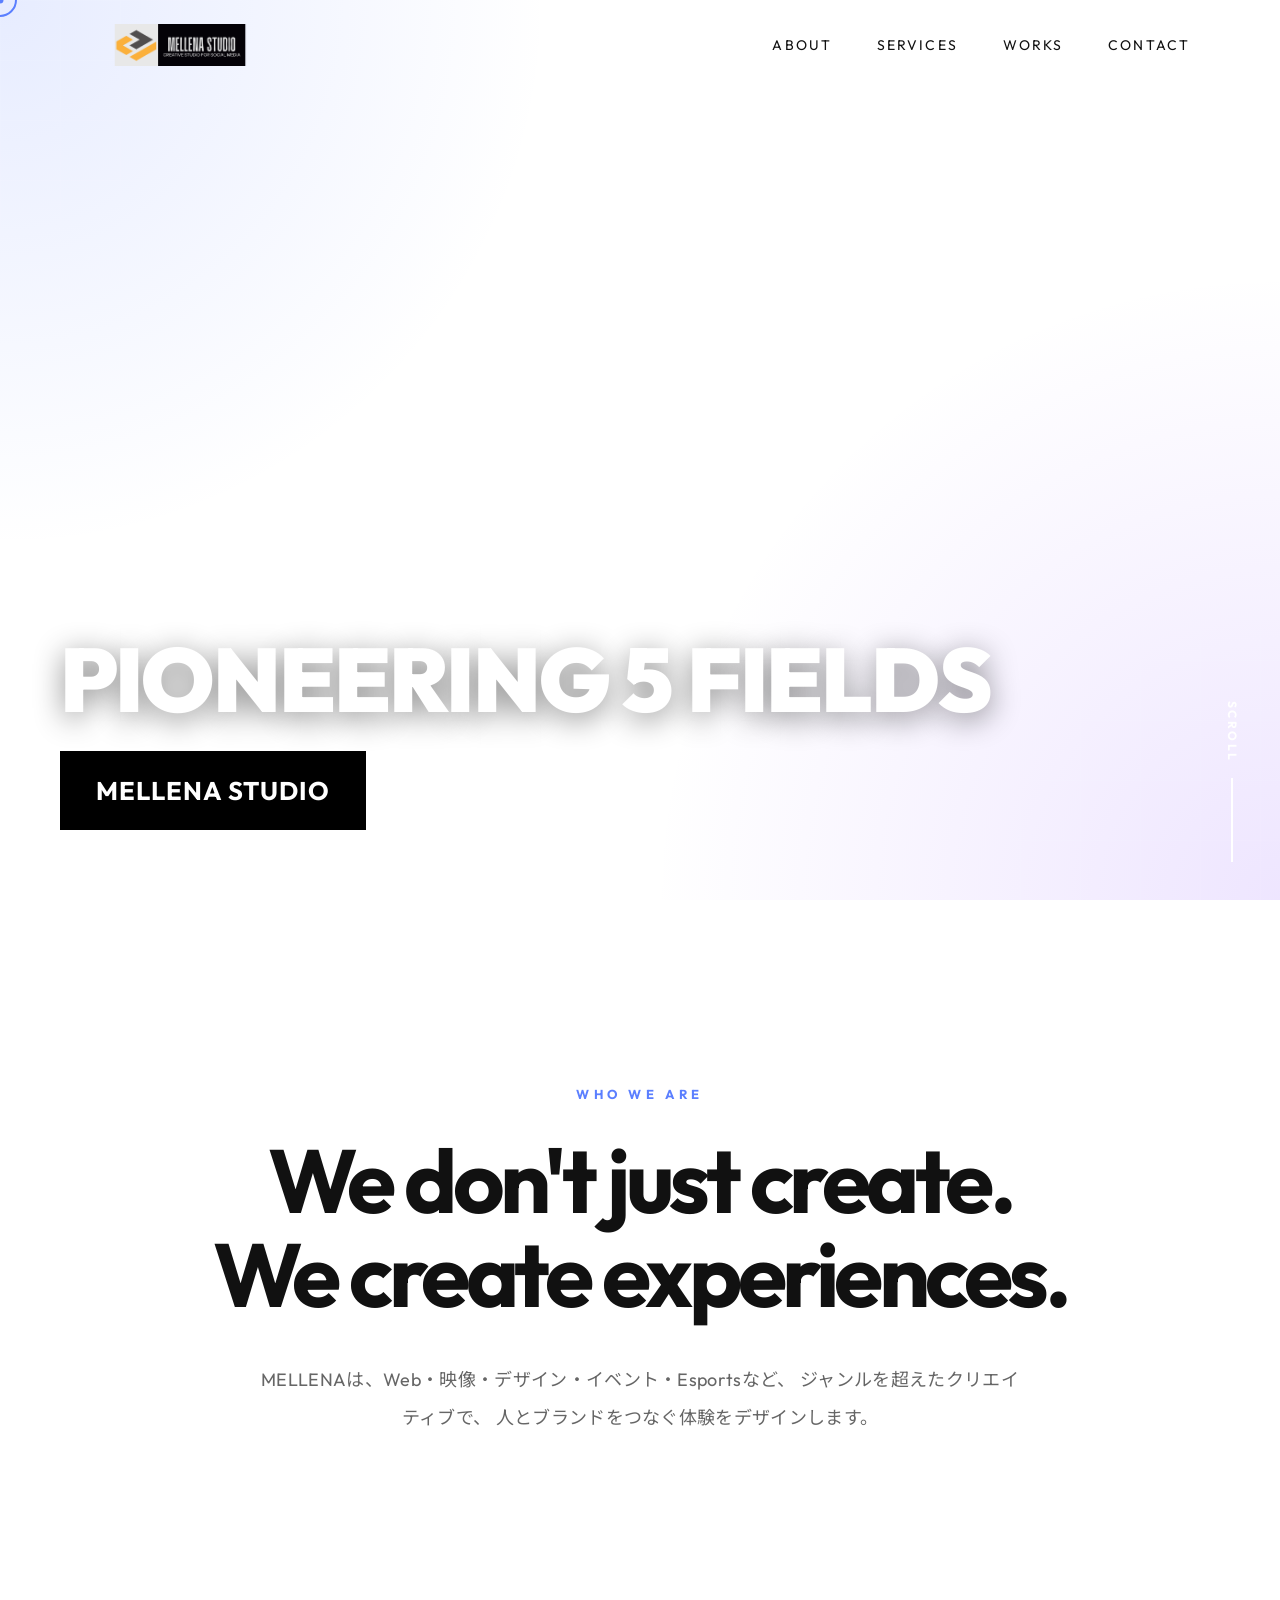
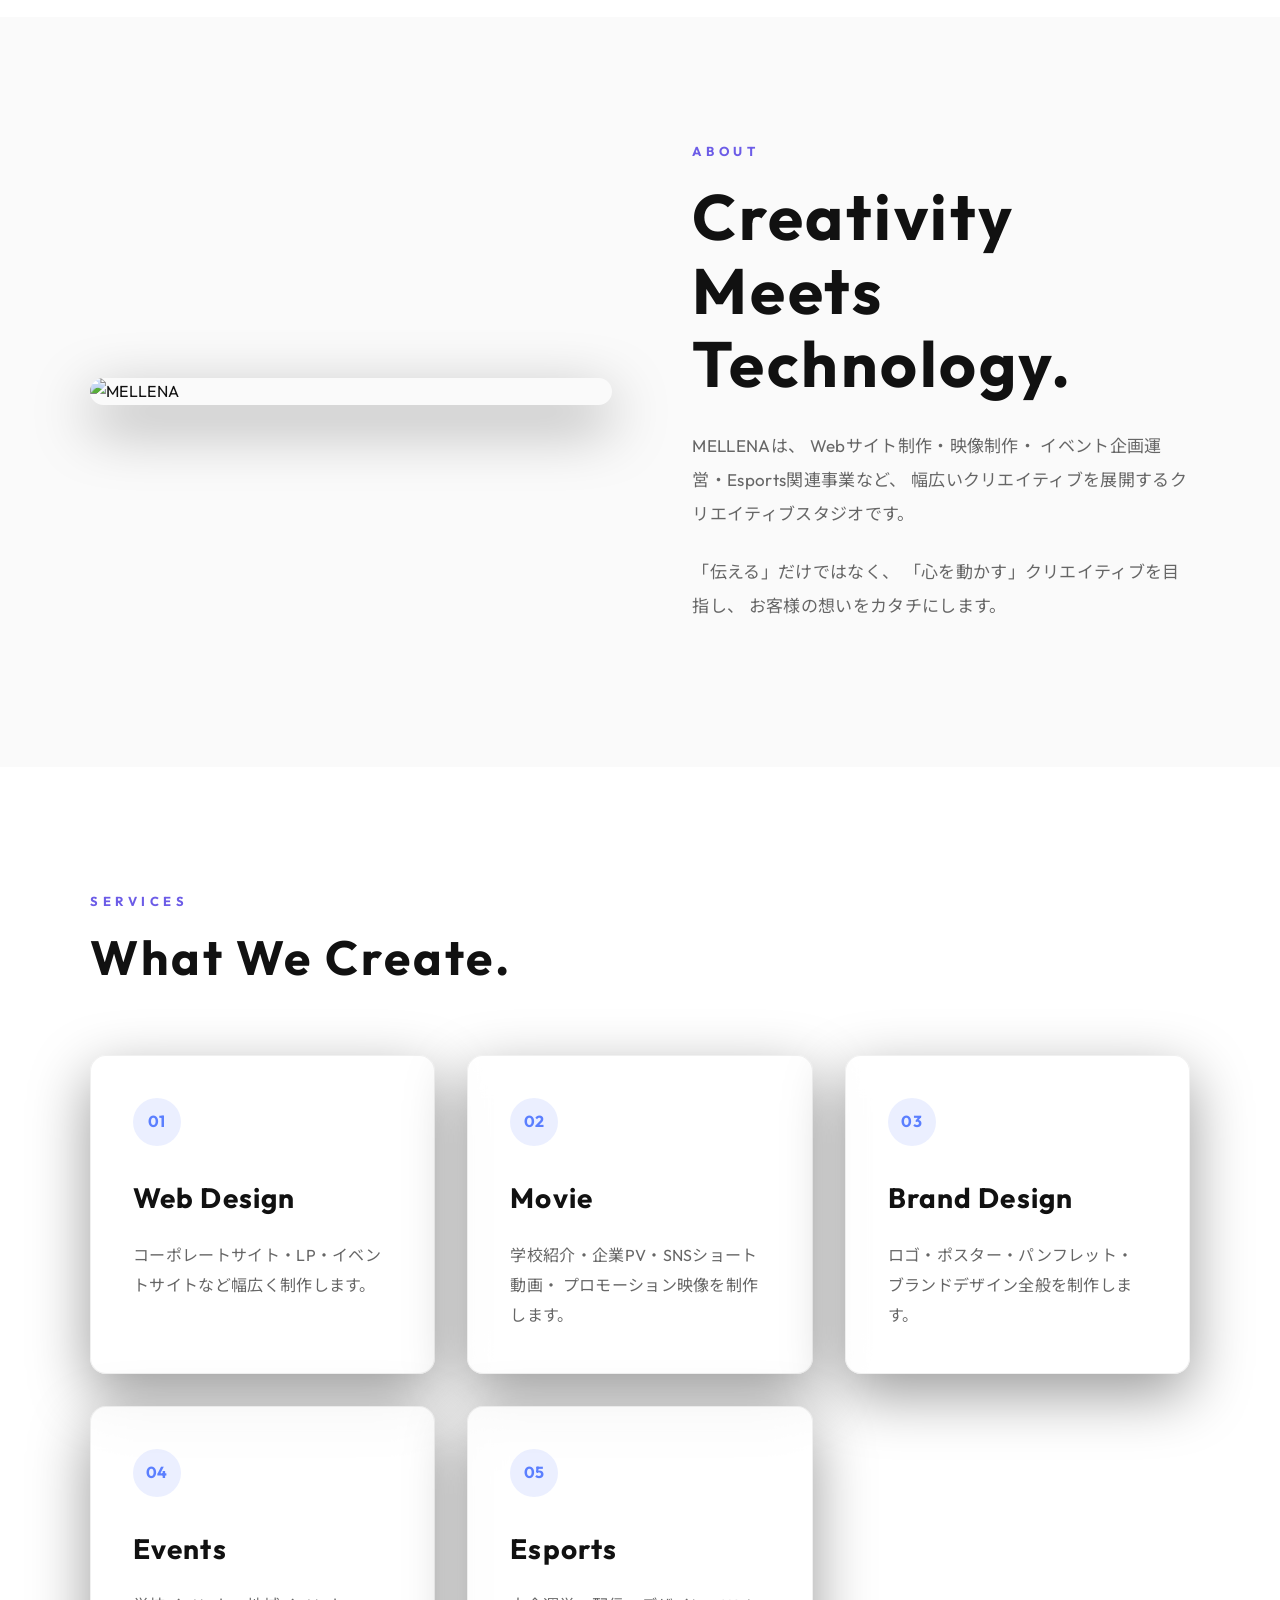
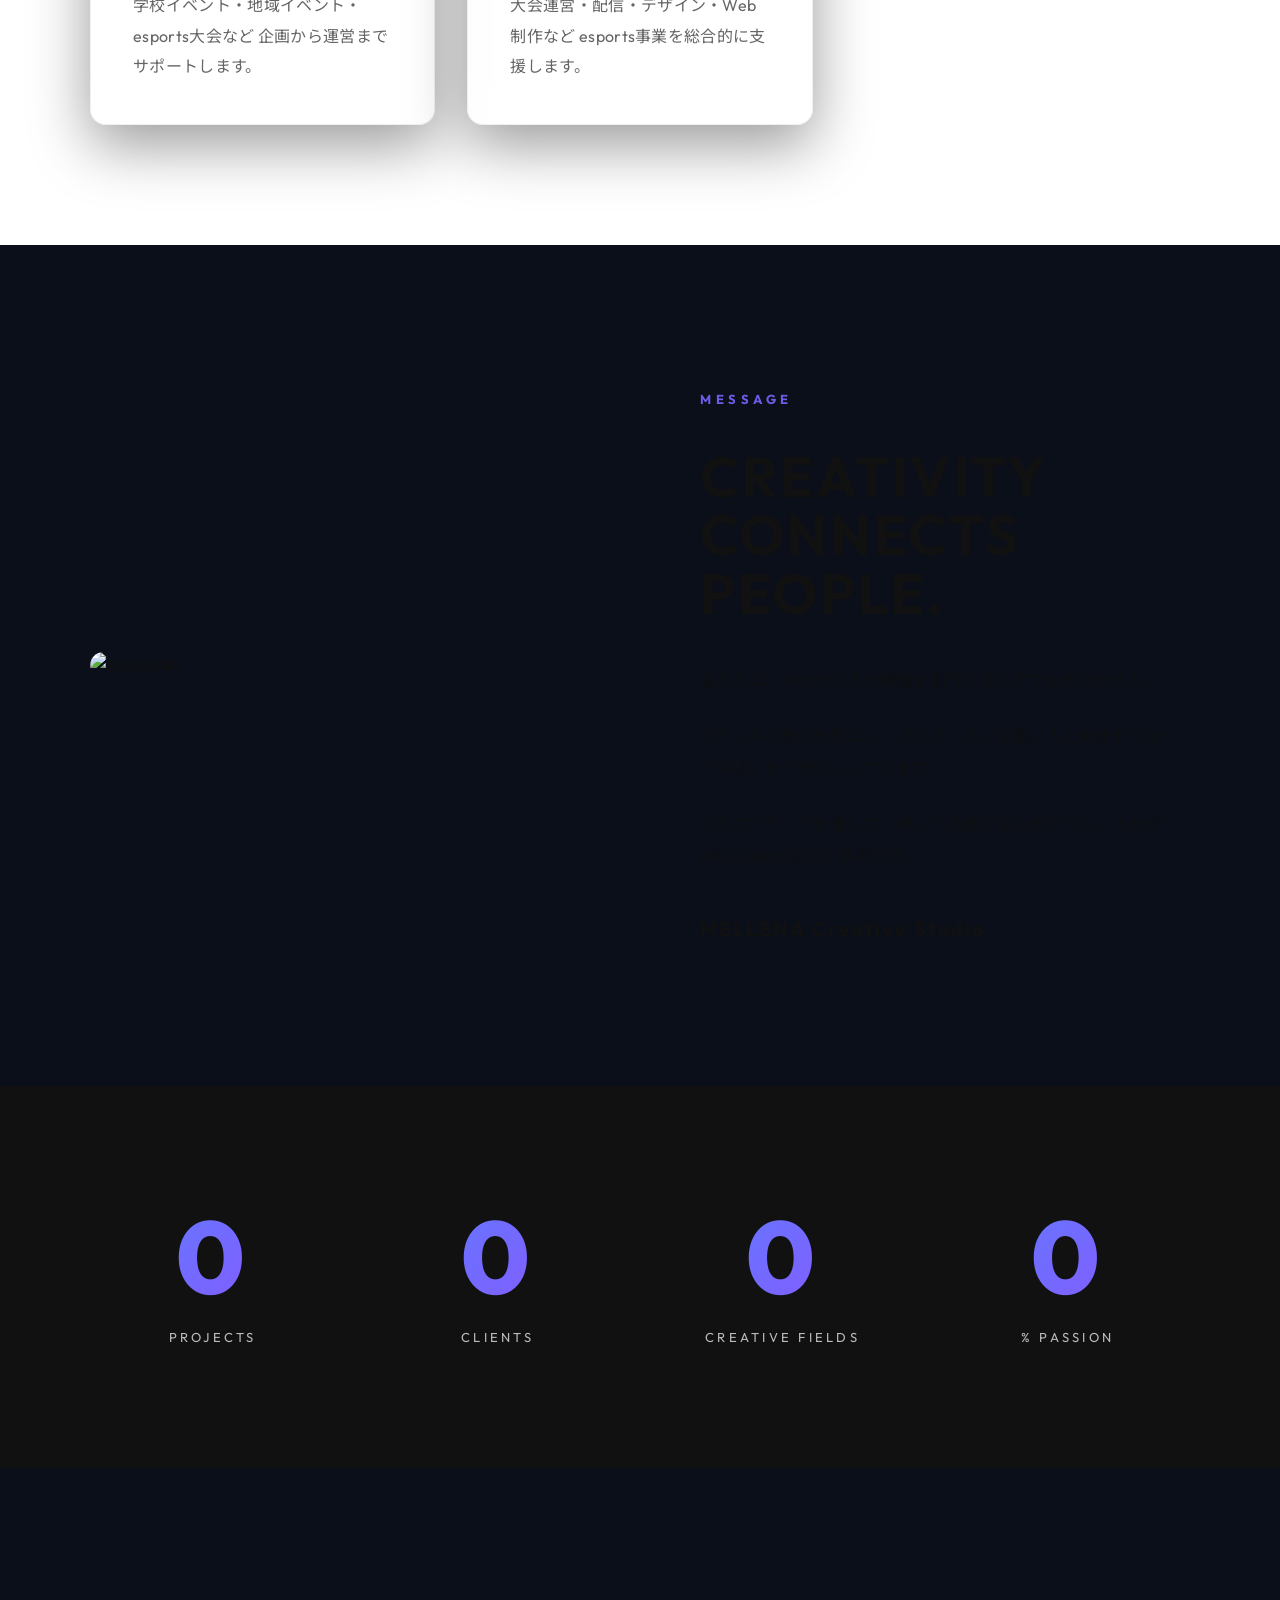
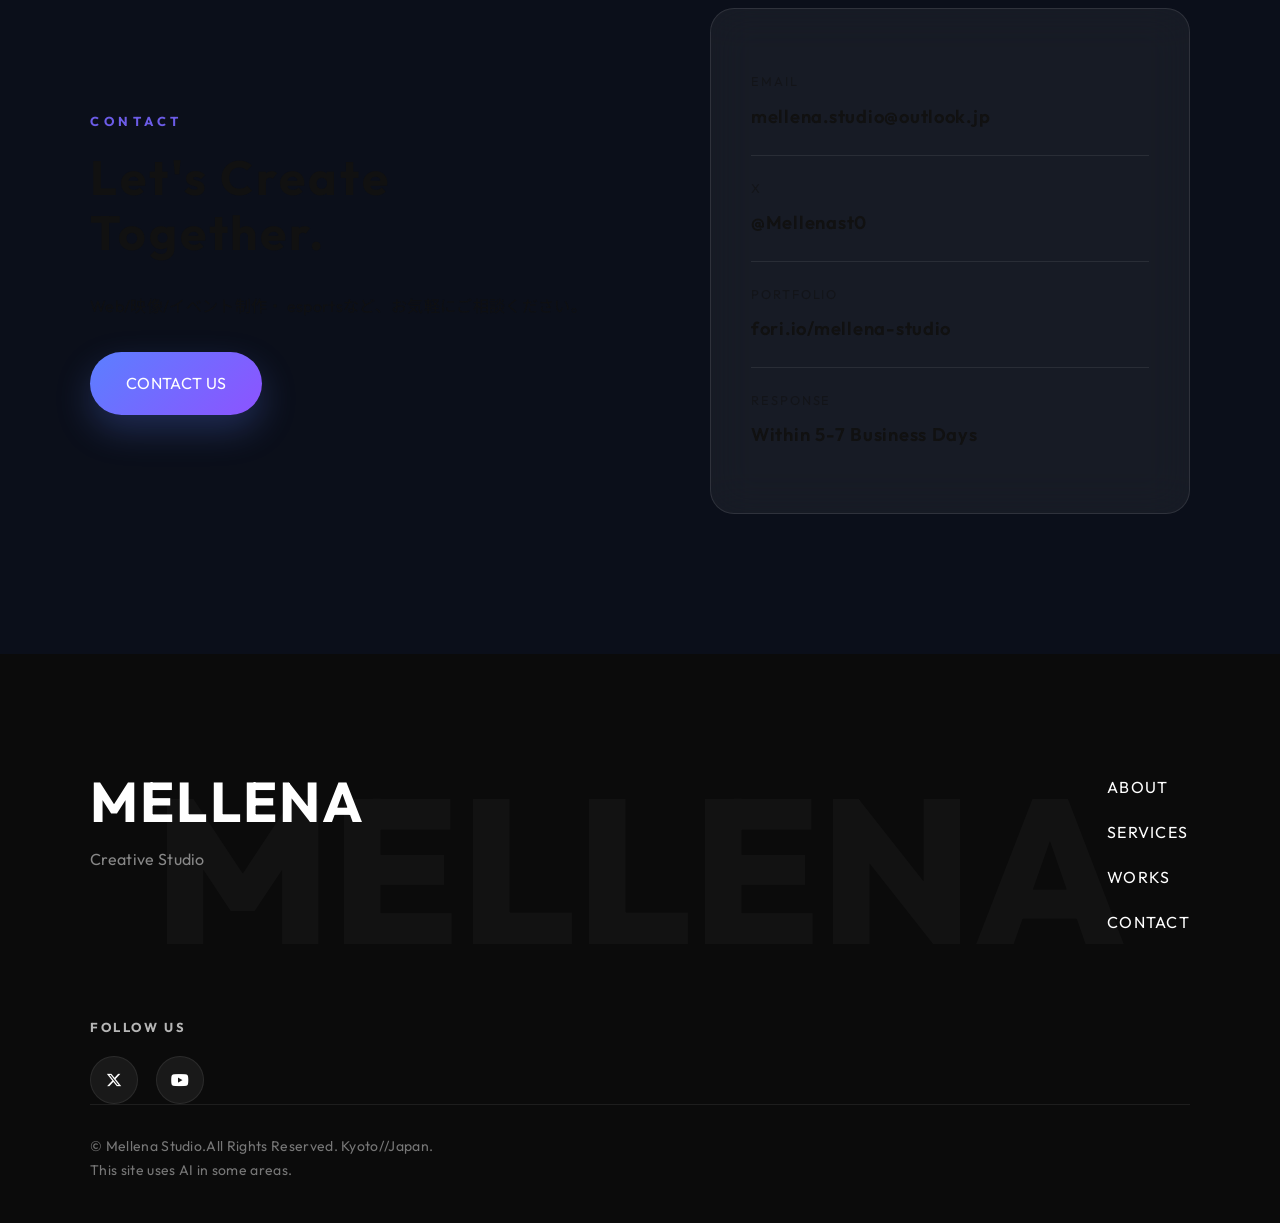
==== commit 1f534191: "Update index.html" ====
--- a/index.html
+++ b/index.html
@@ -565,7 +565,7 @@
             <i class="fa-brands fa-x-twitter"></i>
         </a>
 
-        <a href="#" target="_blank" aria-label="YouTube">
+        <a href="https://www.youtube.com/channel/UChrwRoy0ftWgxUrNKkFRnyA" target="_blank" aria-label="YouTube">
             <i class="fa-brands fa-youtube"></i>
         </a>
 
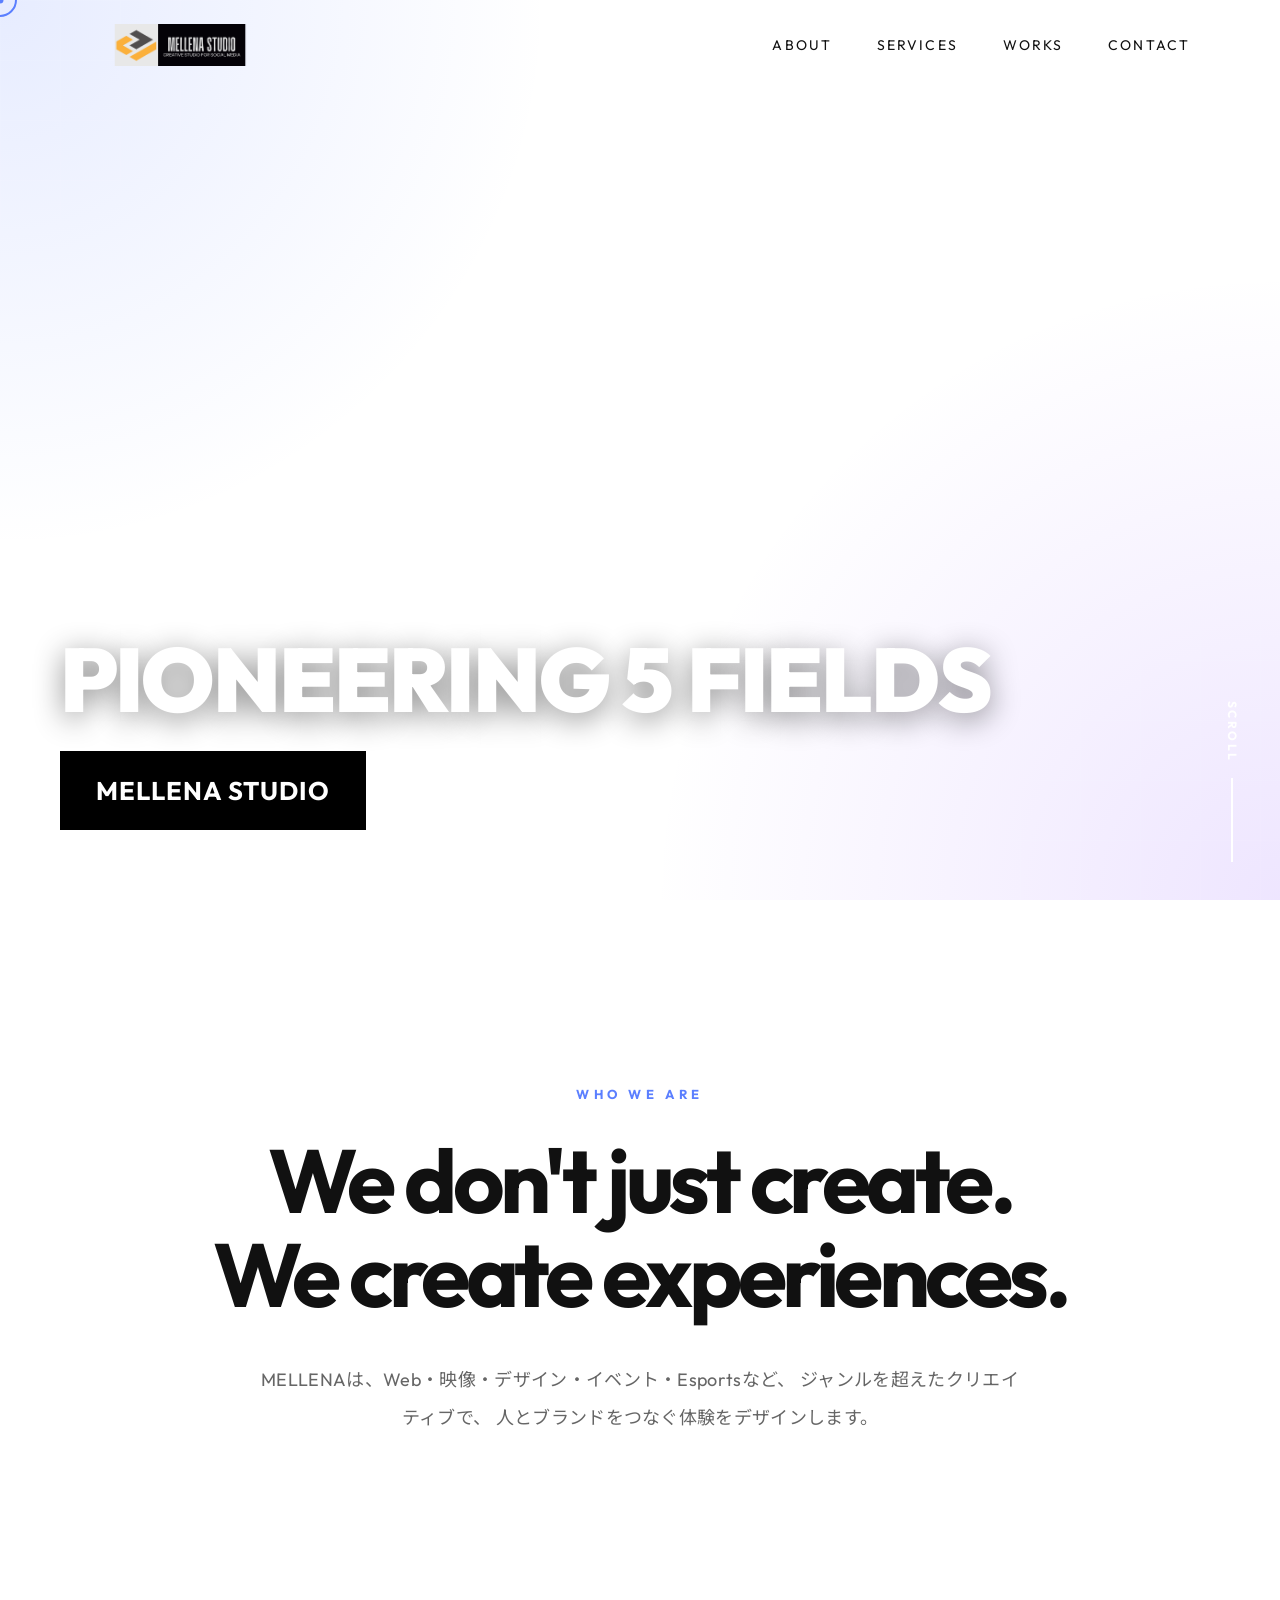
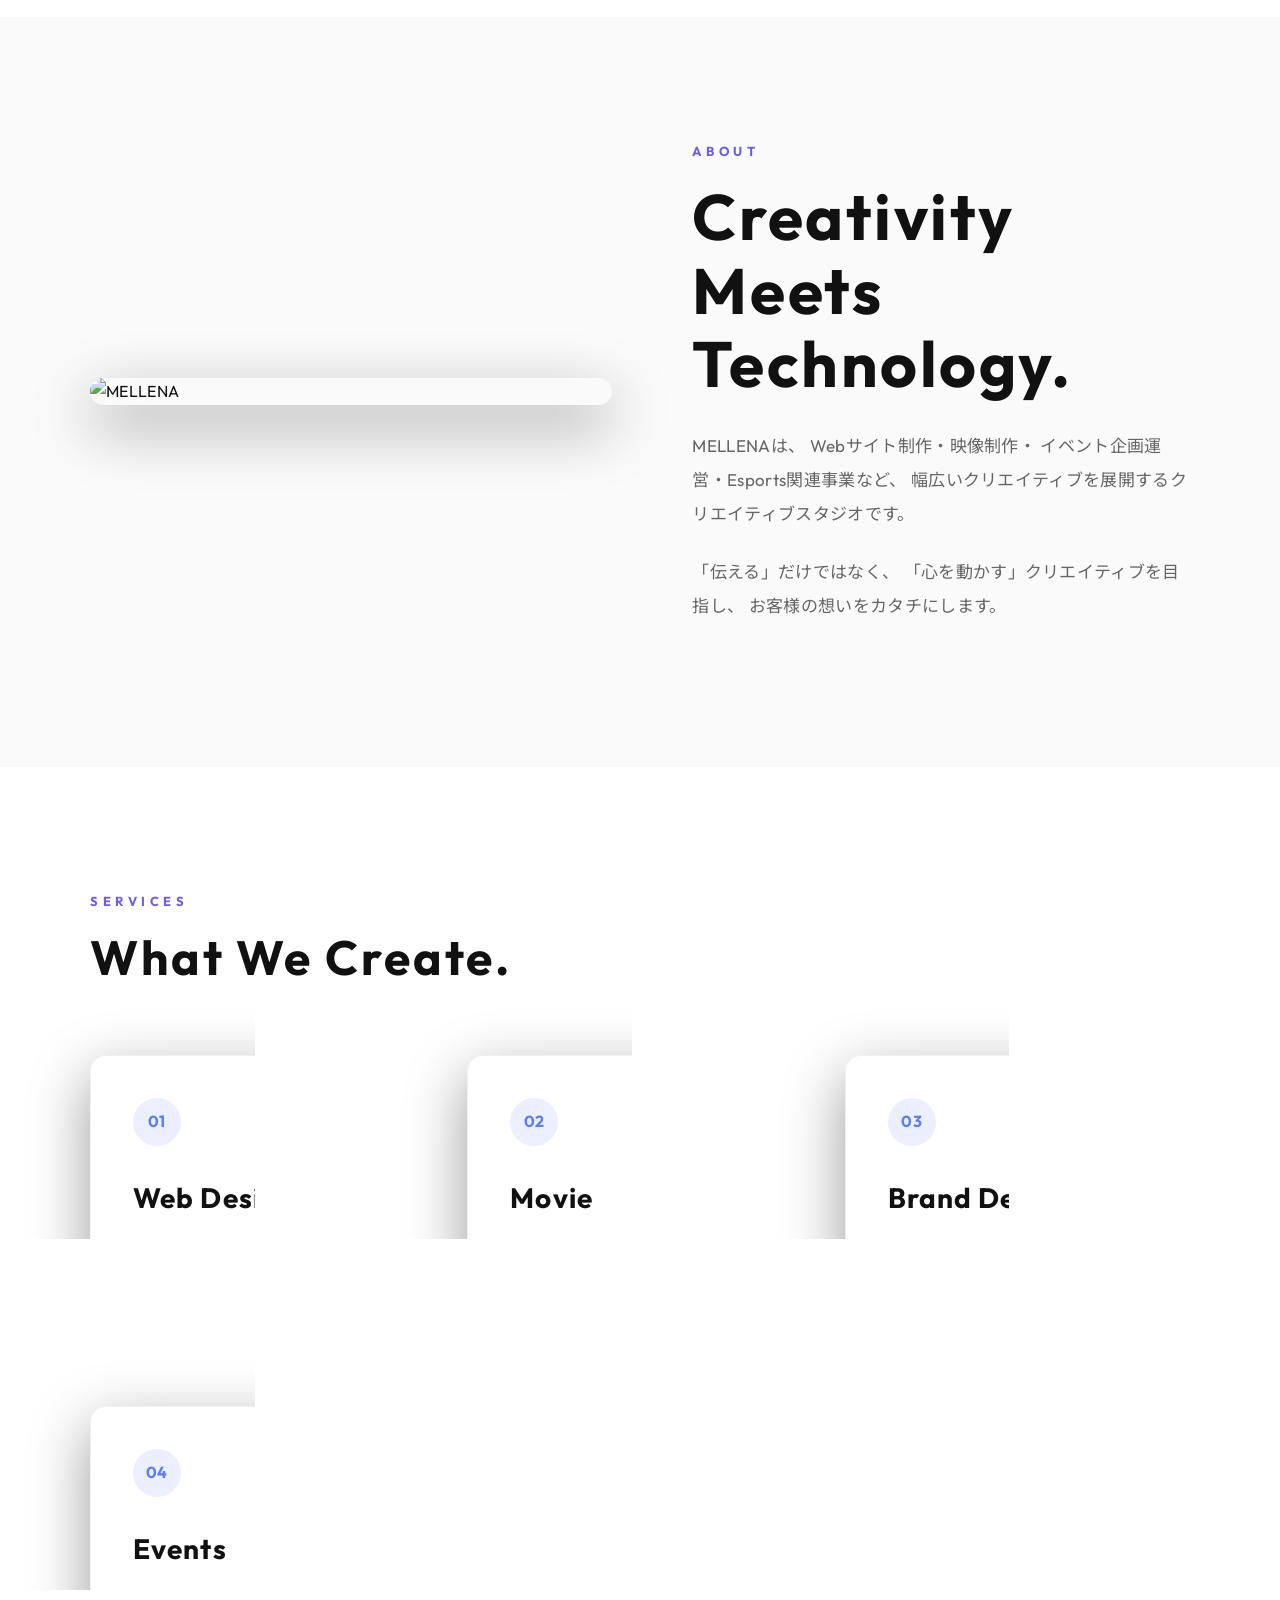
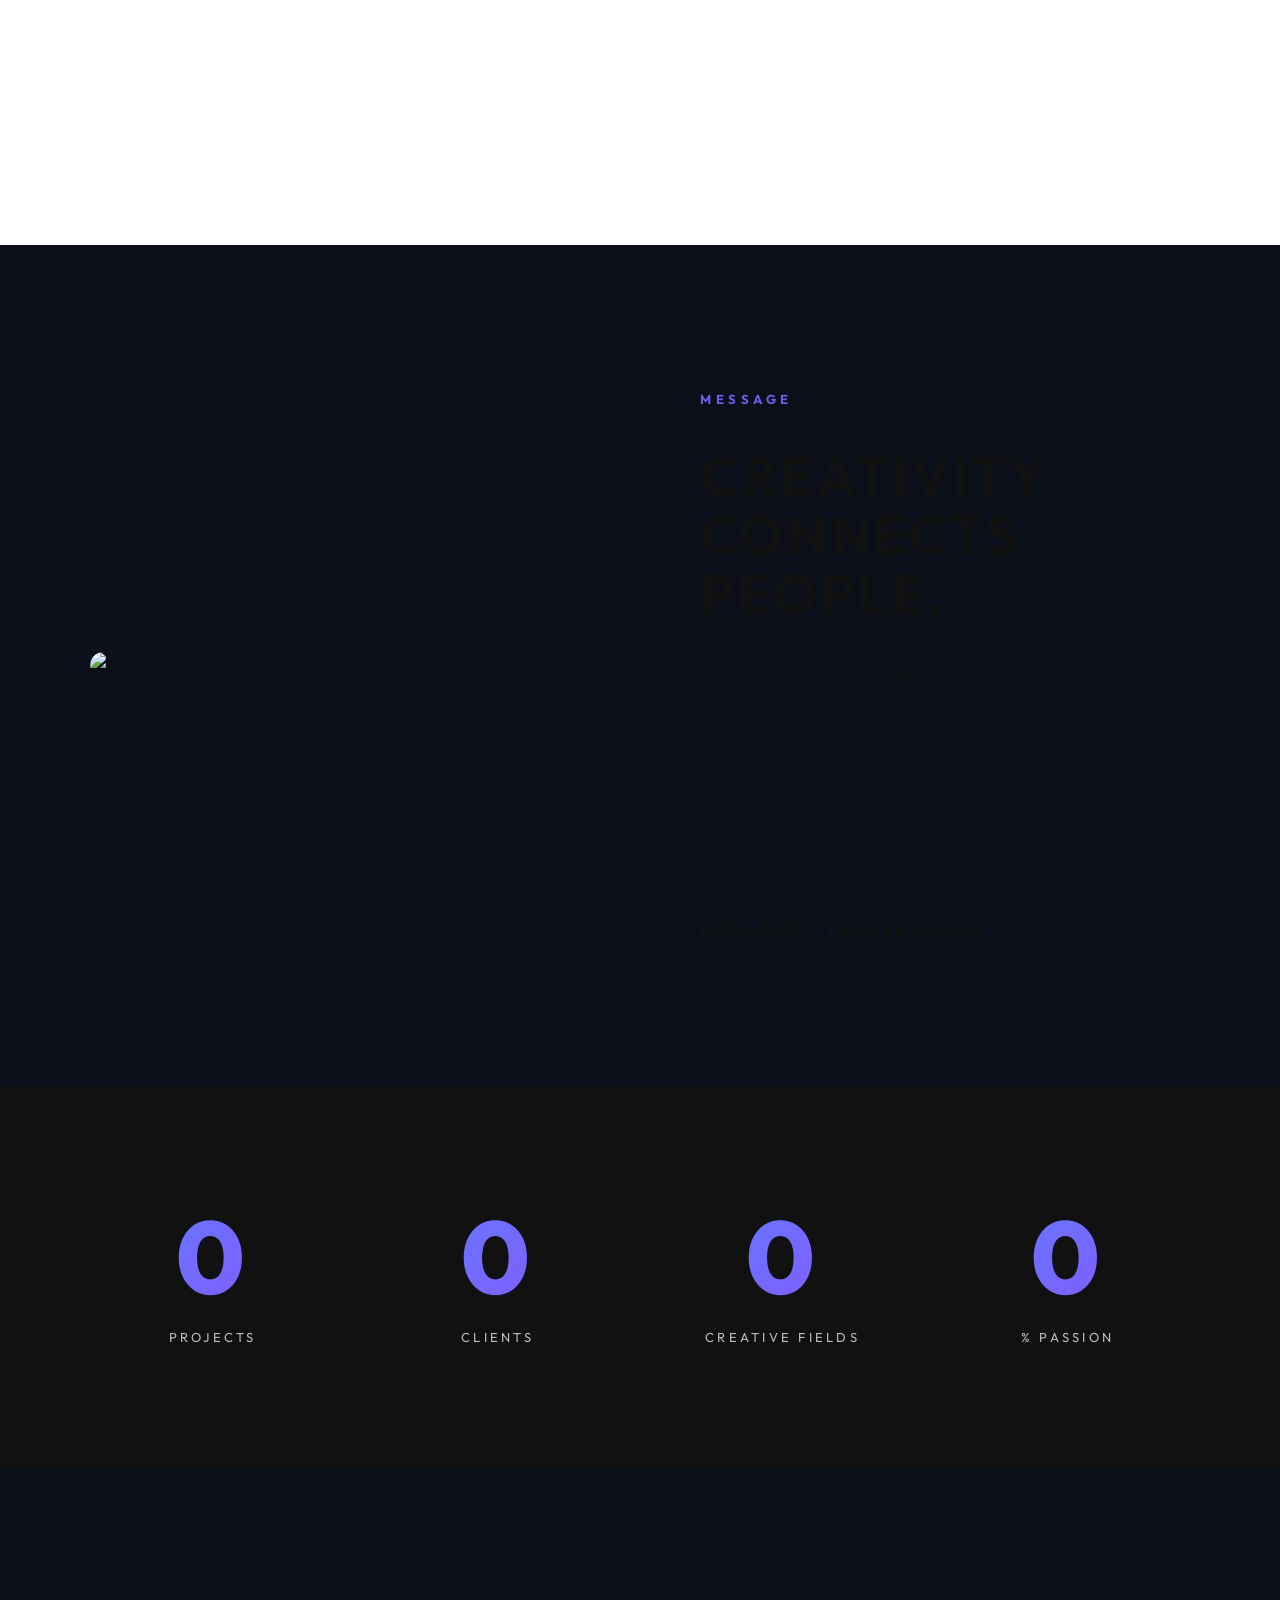
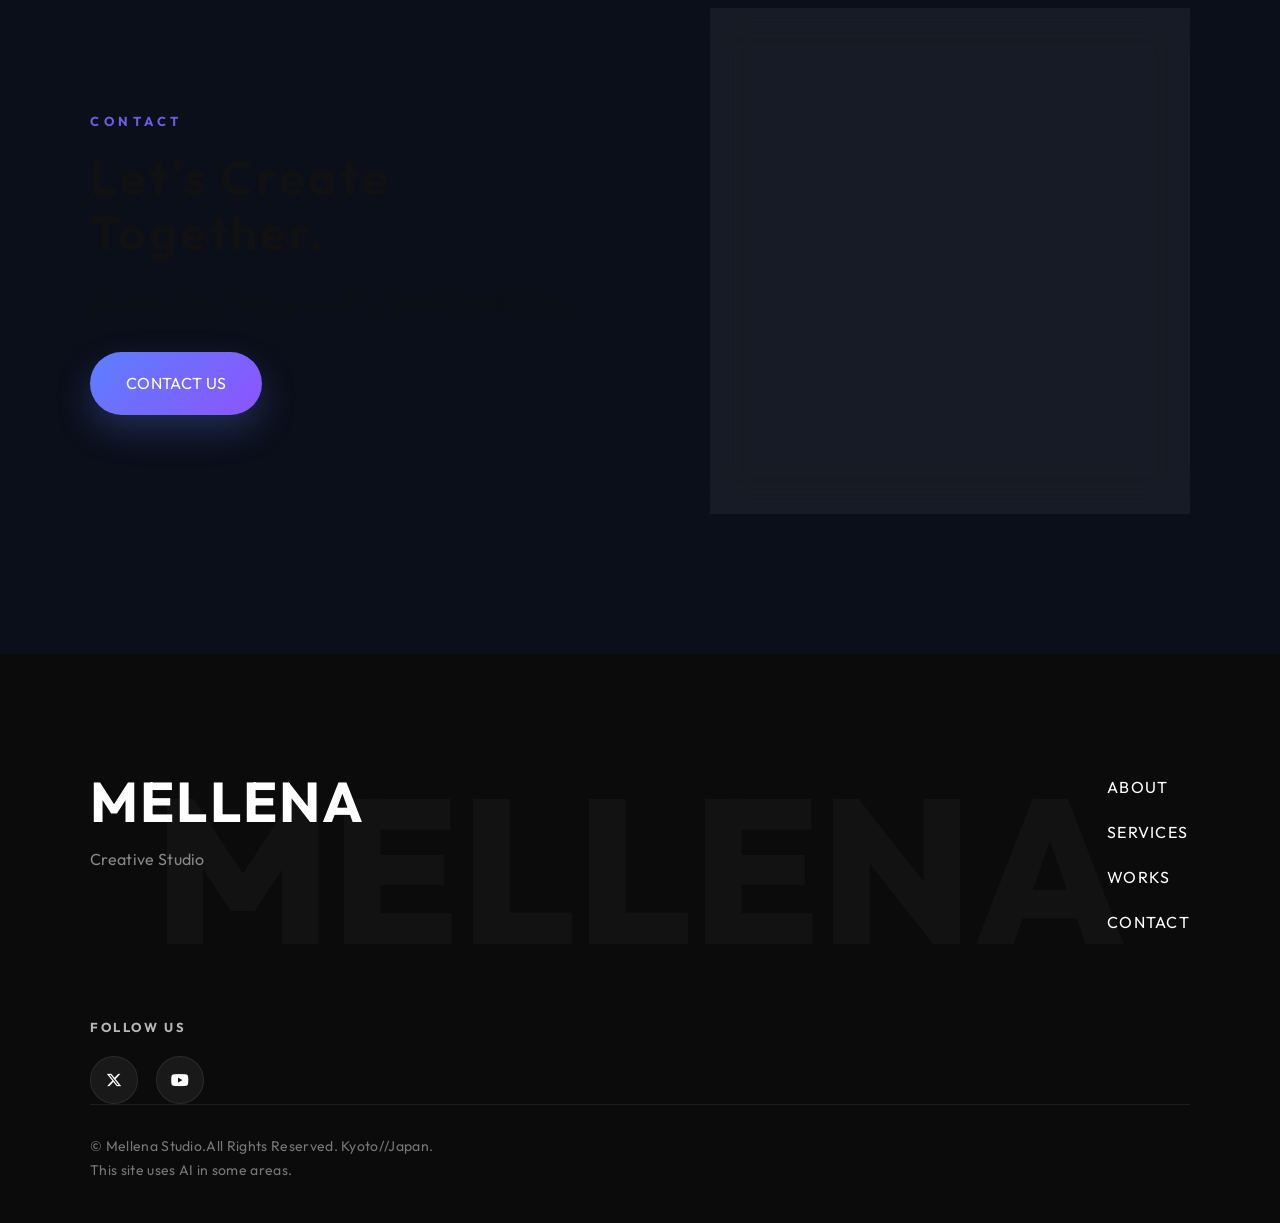
==== commit a898d391: "Update index.html" ====
--- a/index.html
+++ b/index.html
@@ -118,15 +118,17 @@
         <!-- Video -->
 
         <video
-            class="hero__video"
-            autoplay
-            muted
-            loop
-            playsinline>
-
-            <source src="hero.mp4" type="video/mp4">
-
-        </video>
+    class="hero__video"
+    autoplay
+    muted
+    loop
+    playsinline
+    webkit-playsinline
+    preload="auto">
+
+    <source src="hero.mp4" type="video/mp4">
+
+</video>
 
         <!-- Overlay -->
 
--- a/style.css
+++ b/style.css
@@ -2335,24 +2335,22 @@
 @media (max-width:768px){
 
     .hero__content{
-        left:24px;
-        right:24px;
-        bottom:40px;
+
+        left:20px;
+        right:20px;
+        bottom:140px;
+
     }
 
     .hero-copy{
-        font-size:clamp(40px, 11vw, 64px);
-        line-height:1;
+
+        font-size:42px;
+        line-height:1.05;
     }
 
     .hero-label{
-        font-size:16px;
-        padding:14px 20px;
-    }
-
-    .scroll-indicator{
-        right:16px;
-        bottom:20px;
-    }
-
-}
+
+        margin-top:18px;
+    }
+
+}
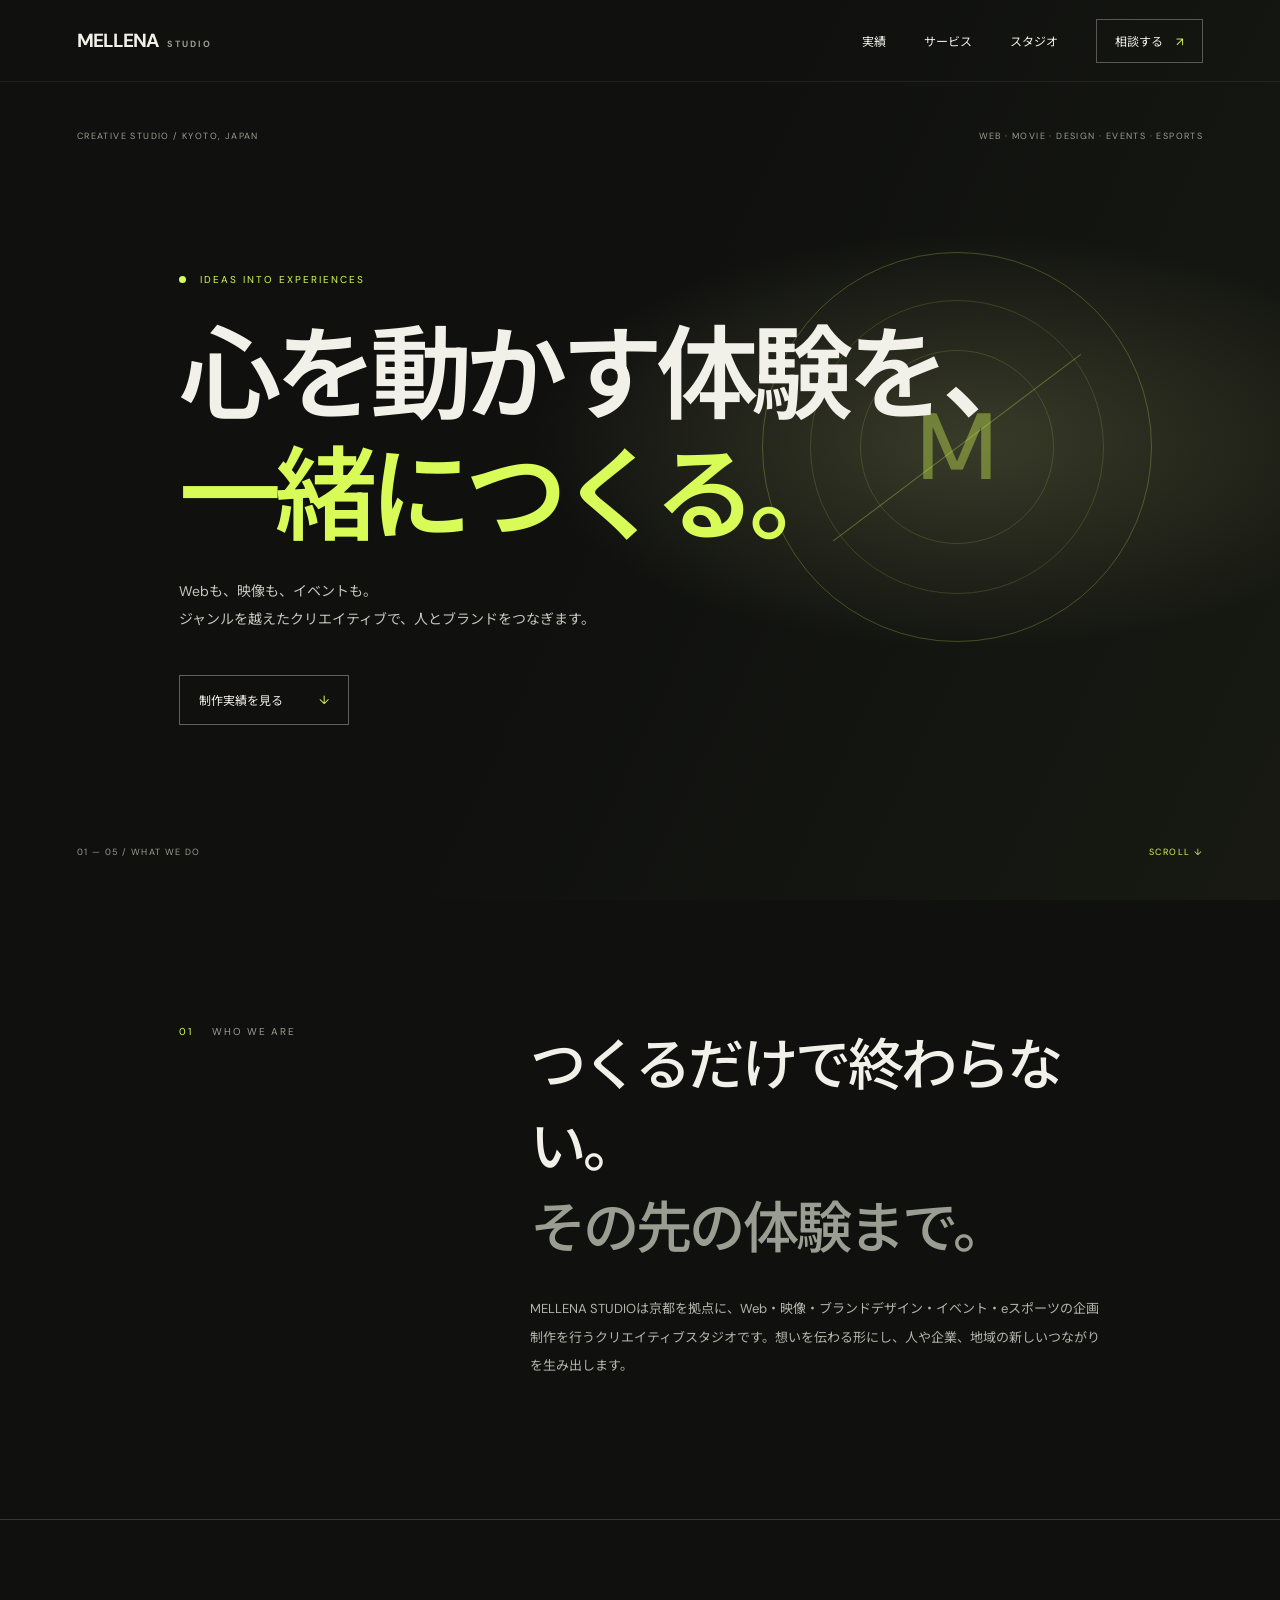
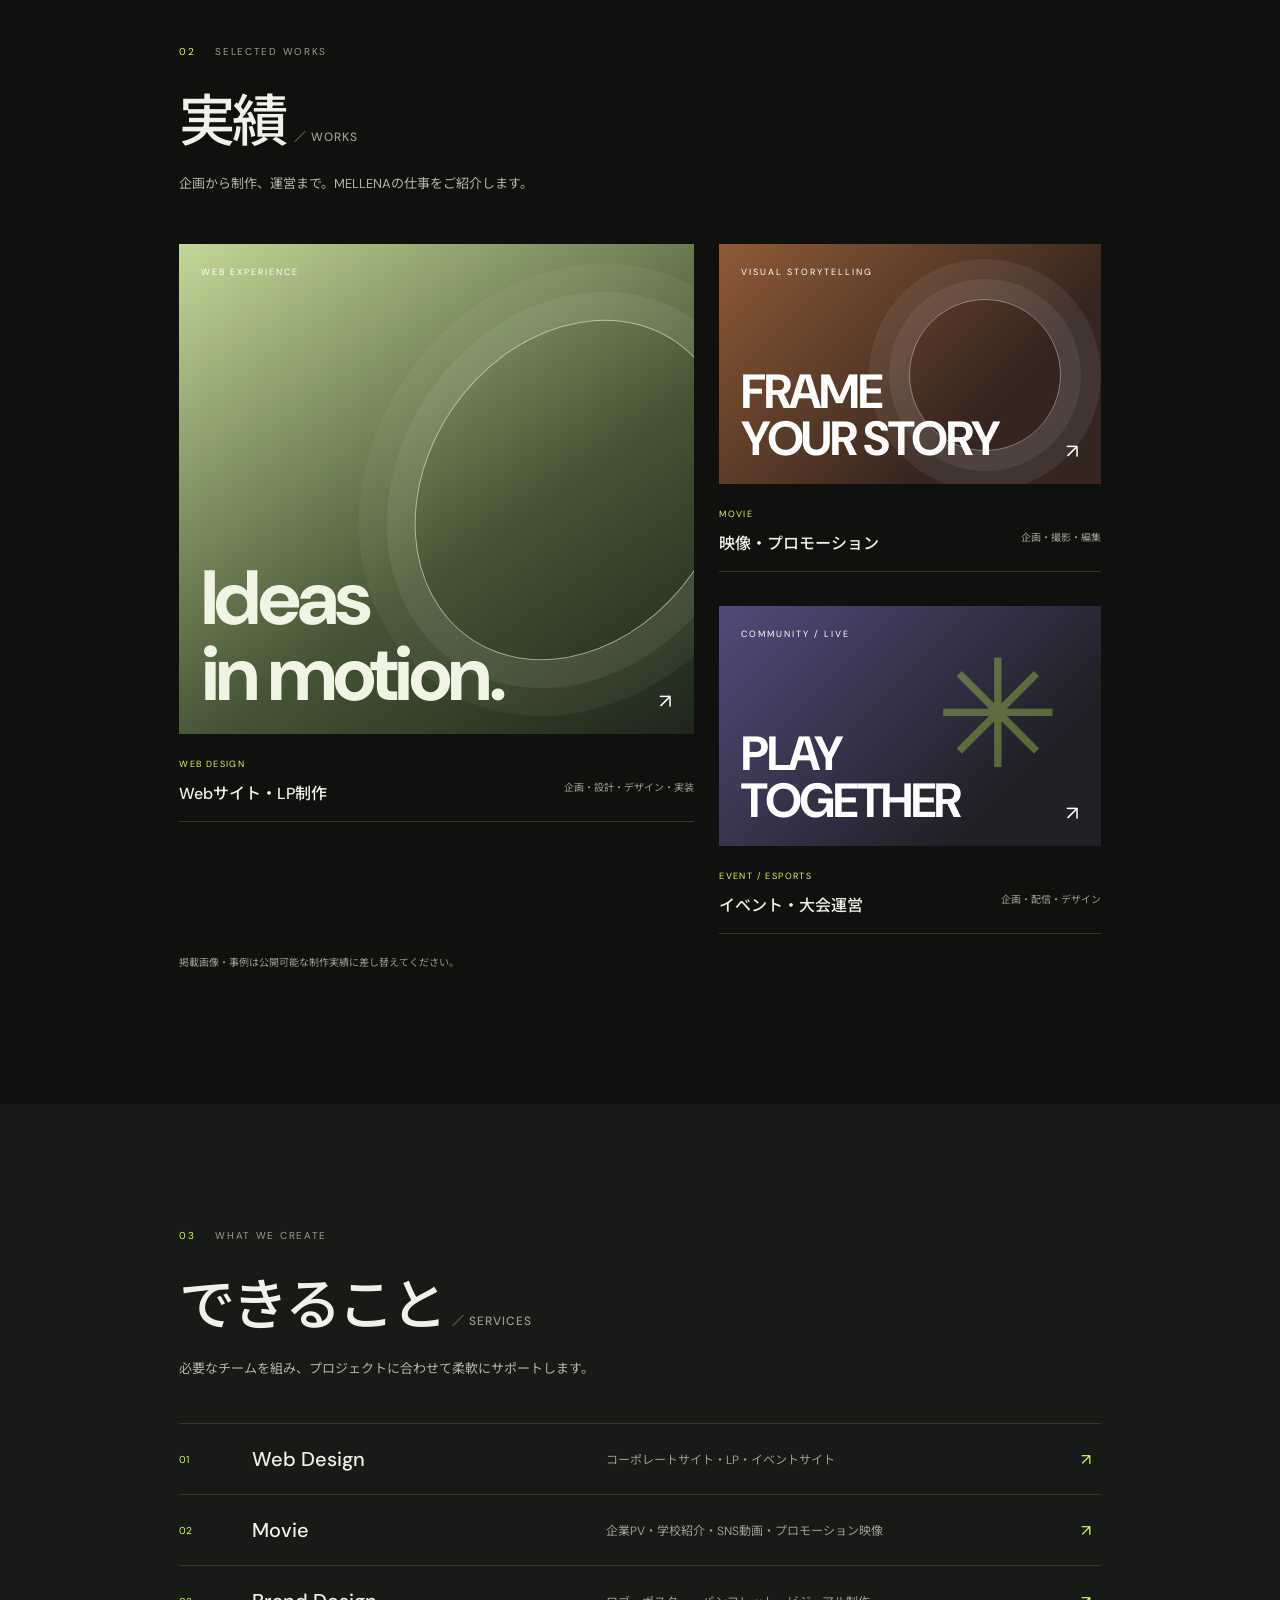
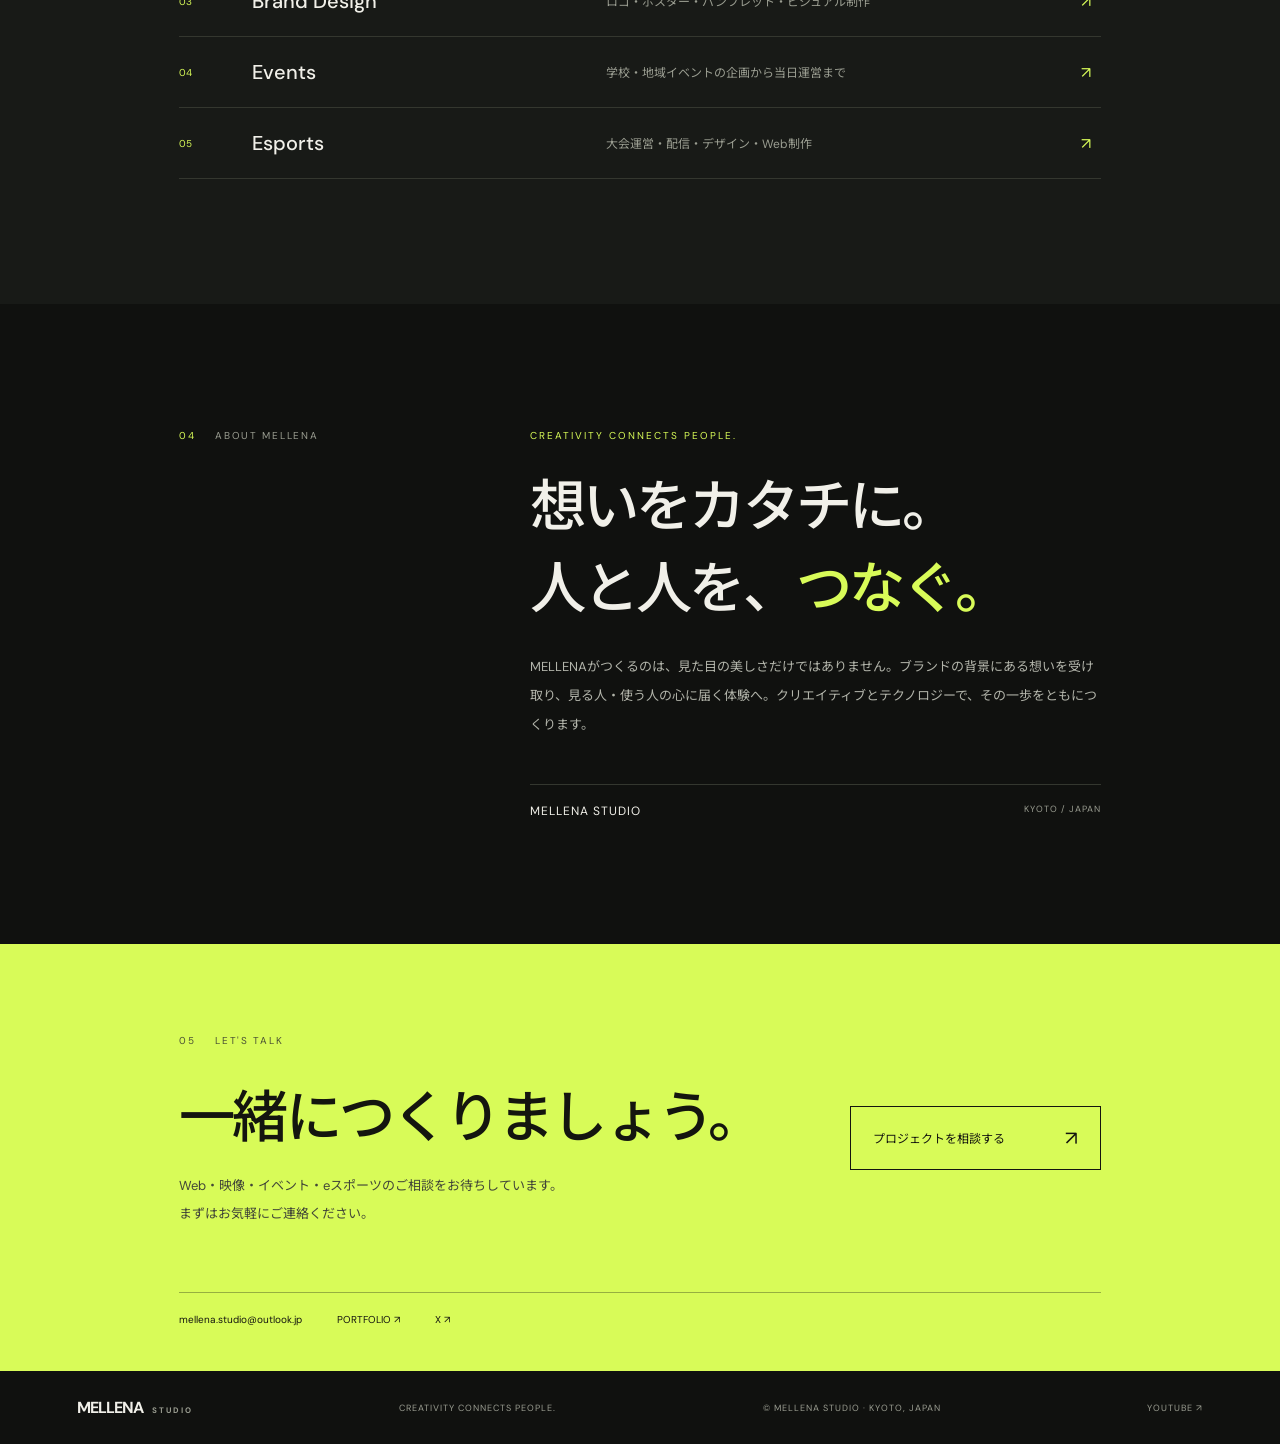
==== commit a1a999e3: "Add files via upload" ====
--- a/index.html
+++ b/index.html
@@ -1,631 +1,27 @@
-<!DOCTYPE html>
+<!doctype html>
 <html lang="ja">
-
 <head>
-
-    <meta charset="UTF-8">
-    <meta name="viewport" content="width=device-width, initial-scale=1.0">
-
-    <title>Mellena Studio</title>
-
-    <meta name="description" content="MELLENAはWeb制作・映像制作・デザイン・イベント・esportsなど、クリエイティブを通じて価値を届けるクリエイティブスタジオです。">
-
-    <link rel="icon" href="logo-Normal.png">
-
-    <!-- Google Fonts -->
-    <link rel="preconnect" href="https://fonts.googleapis.com">
-    <link rel="preconnect" href="https://fonts.gstatic.com" crossorigin>
-
-    <link href="https://fonts.googleapis.com/css2?family=Outfit:wght@300;400;500;600;700;800&family=Noto+Sans+JP:wght@300;400;500;700&display=swap" rel="stylesheet">
-
-    <!-- FontAwesome -->
-    <link rel="stylesheet"
-        href="https://cdnjs.cloudflare.com/ajax/libs/font-awesome/6.7.2/css/all.min.css">
-
-    <!-- CSS -->
-    <link rel="stylesheet" href="style.css">
-
+  <meta charset="utf-8">
+  <meta name="viewport" content="width=device-width, initial-scale=1">
+  <meta name="theme-color" content="#10110f">
+  <meta name="description" content="MELLENA STUDIO — Web、映像、デザイン、イベント、eスポーツ。人とブランドをつなぐ体験をつくる京都のクリエイティブスタジオ。">
+  <title>MELLENA STUDIO — Creativity connects people.</title>
+  <link rel="preconnect" href="https://fonts.googleapis.com">
+  <link rel="preconnect" href="https://fonts.gstatic.com" crossorigin>
+  <link href="https://fonts.googleapis.com/css2?family=DM+Sans:wght@400;500;600;700&family=Noto+Sans+JP:wght@400;500;600;700&display=swap" rel="stylesheet">
+  <link rel="stylesheet" href="style.css">
+  <script src="script.js" defer></script>
 </head>
-
 <body>
-
-    <!-- ====================================== -->
-    <!-- Loading -->
-    <!-- ====================================== -->
-
-    <div id="loading">
-
-        <div class="loading">
-
-            <img src="logo.png" alt="MELLENA Logo" class="loading__logo">
-
-            <div class="loading__bar">
-
-                <span id="loadingProgress"></span>
-
-            </div>
-
-            <p id="loadingText">loading… 0%</p>
-
-        </div>
-
-    </div>
-
-    <!-- ====================================== -->
-    <!-- Cursor -->
-    <!-- ====================================== -->
-
-    <div class="cursor"></div>
-    <div class="cursor-dot"></div>
-    <div class="cursor-label">VIEW</div>
-
-    <!-- ====================================== -->
-    <!-- Background -->
-    <!-- ====================================== -->
-
-    <div class="background-gradient"></div>
-
-    <canvas id="particles"></canvas>
-
-    <!-- ====================================== -->
-    <!-- Header -->
-    <!-- ====================================== -->
-
-    <header class="header" id="header">
-
-        <div class="container">
-
-            <a href="#" class="logo">
-
-                <img src="logo.png" alt="MELLENA">
-
-            </a>
-
-            <nav class="nav">
-
-                <ul>
-
-                    <li><a href="#about">ABOUT</a></li>
-
-                    <li><a href="#services">SERVICES</a></li>
-
-                    <li><a href="#works">WORKS</a></li>
-
-                    <li><a href="#contact">CONTACT</a></li>
-
-                </ul>
-
-            </nav>
-
-            <button class="menu-button" id="menuButton">
-
-                <span></span>
-                <span></span>
-                <span></span>
-
-            </button>
-
-        </div>
-
-    </header>
-
-    <!-- ====================================== -->
-    <!-- Hero -->
-    <!-- ====================================== -->
-
-    <section class="hero" id="hero">
-
-        <!-- Video -->
-
-        <video
-    class="hero__video"
-    autoplay
-    muted
-    loop
-    playsinline
-    webkit-playsinline
-    preload="auto">
-
-    <source src="hero.mp4" type="video/mp4">
-
-</video>
-
-        <!-- Overlay -->
-
-        <div class="hero__overlay"></div>
-
-        <!-- Grid -->
-
-        <div class="hero__grid"></div>
-
-        <!-- Content -->
-
-        <div class="hero__content">
-
-    <h3 class="hero-copy">
-        Pioneering 5 Fields
-    </h3>
-
-    <div class="hero-label">
-        MELLENA STUDIO
-    </div>
-
-</div>
-
-        <!-- Scroll -->
-
-        <div class="scroll-indicator">
-
-            <span>SCROLL</span>
-
-            <div class="scroll-line"></div>
-
-        </div>
-
-    </section>
-
-    <!-- ====================================== -->
-    <!-- Hero End -->
-    <!-- ====================================== -->
-
-        <!-- ====================================== -->
-    <!-- Creative Statement -->
-    <!-- ====================================== -->
-
-    <section class="statement">
-
-        <div class="container">
-
-            <p class="statement__label">
-                WHO WE ARE
-            </p>
-
-            <h2 class="statement__title">
-
-                We don't just create.<br>
-                We create experiences.
-
-            </h2>
-
-            <p class="statement__text">
-
-                MELLENAは、Web・映像・デザイン・イベント・Esportsなど、
-                ジャンルを超えたクリエイティブで、
-                人とブランドをつなぐ体験をデザインします。
-
-            </p>
-
-        </div>
-
-    </section>
-
-    <!-- ====================================== -->
-    <!-- About -->
-    <!-- ====================================== -->
-
-    <section class="about" id="about">
-
-        <div class="container about__container">
-
-            <div class="about__image">
-
-                <img
-                    src="about.png"
-                    alt="MELLENA">
-
-            </div>
-
-            <div class="about__content">
-
-                <span class="section-tag">
-
-                    ABOUT
-
-                </span>
-
-                <h2>
-
-                    Creativity<br>
-                    Meets Technology.
-
-                </h2>
-
-                <p>
-
-                    MELLENAは、
-                    Webサイト制作・映像制作・
-                    イベント企画運営・Esports関連事業など、
-                    幅広いクリエイティブを展開するクリエイティブスタジオです。
-
-                </p>
-
-                <p>
-
-                    「伝える」だけではなく、
-                    「心を動かす」クリエイティブを目指し、
-                    お客様の想いをカタチにします。
-
-                </p>
-
-            </div>
-
-        </div>
-
-    </section>
-
-    <!-- ====================================== -->
-    <!-- Services -->
-    <!-- ====================================== -->
-
-    <section class="services" id="services">
-
-        <div class="container">
-
-            <span class="section-tag">
-
-                SERVICES
-
-            </span>
-
-            <h2 class="section-title">
-
-                What We Create.
-
-            </h2>
-
-            <div class="services__grid">
-
-                <article class="service">
-
-                    <span>01</span>
-
-                    <h3>Web Design</h3>
-
-                    <p>
-
-                        コーポレートサイト・LP・イベントサイトなど幅広く制作します。
-
-                    </p>
-
-                </article>
-
-                <article class="service">
-
-                    <span>02</span>
-
-                    <h3>Movie</h3>
-
-                    <p>
-
-                        学校紹介・企業PV・SNSショート動画・
-                        プロモーション映像を制作します。
-
-                    </p>
-
-                </article>
-
-                <article class="service">
-
-                    <span>03</span>
-
-                    <h3>Brand Design</h3>
-
-                    <p>
-
-                        ロゴ・ポスター・パンフレット・ブランドデザイン全般を制作します。
-
-                    </p>
-
-                </article>
-
-                <article class="service">
-
-                    <span>04</span>
-
-                    <h3>Events</h3>
-
-                    <p>
-
-                        学校イベント・地域イベント・esports大会など
-                        企画から運営までサポートします。
-
-                    </p>
-
-                </article>
-
-                <article class="service">
-
-                    <span>05</span>
-
-                    <h3>Esports</h3>
-
-                    <p>
-
-                        大会運営・配信・デザイン・Web制作など
-                        esports事業を総合的に支援します。
-
-                    </p>
-
-                </article>
-
-            </div>
-
-        </div>
-
-    </section>
-
-    <!-- ====================================== -->
-    <!-- Message -->
-    <!-- ====================================== -->
-
-   <section class="message">
-
-    <div class="container message-container">
-
-        <div class="message-image">
-
-            <img src="about.png" alt="MELLENA">
-
-        </div>
-
-        <div class="message-content">
-
-            <span class="section-tag">
-                MESSAGE
-            </span>
-
-            <h2 class="message-title">
-                CREATIVITY<br>
-                CONNECTS<br>
-                PEOPLE.
-            </h2>
-
-            <p>
-
-                私たちは、Webサイトや映像を制作するだけではありません。
-
-            </p>
-
-            <p>
-
-                ブランドの想いを形にし、
-                人と人、人と企業、人と地域をつなぐ
-                「体験」をデザインしています。
-
-            </p>
-
-            <p>
-
-                クリエイティブを通して、
-                新しい価値を生み出すこと。
-
-                それがMELLENAの目指す未来です。
-
-            </p>
-
-            <h4>
-
-                MELLENA Creative Studio
-
-            </h4>
-
-        </div>
-
-    </div>
-
-</section>
-
-    <!-- ====================================== -->
-    <!-- Numbers -->
-    <!-- ====================================== -->
-
-    <section class="numbers">
-
-        <div class="container">
-
-            <div class="number">
-
-                <h2 data-count="30">0</h2>
-
-                <p>Projects</p>
-
-            </div>
-
-            <div class="number">
-
-                <h2 data-count="4">0</h2>
-
-                <p>Clients</p>
-
-            </div>
-
-            <div class="number">
-
-                <h2 data-count="5">0</h2>
-
-                <p>Creative Fields</p>
-
-            </div>
-
-            <div class="number">
-
-                <h2 data-count="87">0</h2>
-
-                <p>% Passion</p>
-
-            </div>
-
-        </div>
-
-    </section>
-
-    <!-- ====================================== -->
-    <!-- Contact -->
-    <!-- ====================================== -->
-
-    <section class="contact" id="contact">
-
-    <div class="container contact-container">
-
-        <div class="contact-left">
-
-            <span class="section-tag">
-                CONTACT
-            </span>
-
-            <h2 class="section-title">
-                Let's Create Together.
-            </h2>
-
-            <p class="contact-description">
-                Web/映像/イベント制作・
-                esportsなど、お気軽にご相談ください。
-            </p>
-
-            <a href="mailto:mellena.studio@outlook.jp" class="btn btn-primary">
-                CONTACT US
-            </a>
-
-        </div>
-
-        <div class="contact-right">
-
-            <div class="contact-card">
-
-                <div class="contact-item">
-                    <span>Email</span>
-                    <h3>mellena.studio@outlook.jp</h3>
-                </div>
-
-                <div class="contact-item">
-                    <span>X</span>
-                    <h3>@Mellenast0</h3>
-                </div>
-
-                <div class="contact-item">
-                    <span>Portfolio</span>
-                    <h3>fori.io/mellena-studio</h3>
-                </div>
-
-                <div class="contact-item">
-                    <span>Response</span>
-                    <h3>Within 5-7 Business Days</h3>
-                </div>
-
-            </div>
-
-        </div>
-
-    </div>
-
-</section>
-
-    <!-- ====================================== -->
-    <!-- Footer -->
-    <!-- ====================================== -->
-
-    <footer class="footer">
-
-        <div class="container">
-
-            <div class="footer__top">
-
-                <div>
-
-                    <h2 class="footer__logo">
-
-                        MELLENA
-
-                    </h2>
-
-                    <p>
-
-                        Creative Studio
-
-                    </p>
-
-                </div>
-
-                <div class="footer__menu">
-
-                    <a href="#about">ABOUT</a>
-                    <a href="#services">SERVICES</a>
-                    <a href="#works">WORKS</a>
-                    <a href="#contact">CONTACT</a>
-                    
-                </div>
-
-            </div>
-
-            <div class="footer__social">
-
-    <h4>FOLLOW US</h4>
-
-    <div class="social-links">
-
-        <a href="https://x.com/Mellenast0" target="_blank" aria-label="X">
-            <i class="fa-brands fa-x-twitter"></i>
-        </a>
-
-        <a href="https://www.youtube.com/channel/UChrwRoy0ftWgxUrNKkFRnyA" target="_blank" aria-label="YouTube">
-            <i class="fa-brands fa-youtube"></i>
-        </a>
-
-
-    </div>
-
-</div>
-
-            <div class="footer__bottom">
-
-                <p>
-
-                    © Mellena Studio.All Rights Reserved. Kyoto//Japan.<br>
-                    This site uses AI in some areas.
-
-                </p>
-
-            </div>
-
-        </div>
-
-    </footer>
-
-    <!-- ====================================== -->
-    <!-- Mobile Menu -->
-    <!-- ====================================== -->
-
-    <nav class="mobile-nav" id="mobileNav">
-
-        <a href="#about">ABOUT</a>
-        <a href="#services">SERVICES</a>
-        <a href="#works">WORKS</a>
-        <a href="#contact">CONTACT</a>
-
-    </nav>
-
-    <!-- ====================================== -->
-    <!-- Back To Top -->
-    <!-- ====================================== -->
-
-    <button
-        class="back-top"
-        id="backTop">
-
-        <i class="fa-solid fa-arrow-up"></i>
-
-    </button>
-
-    <!-- ====================================== -->
-    <!-- JS Libraries -->
-    <!-- ====================================== -->
-
-<script src="https://cdn.jsdelivr.net/npm/gsap@3/dist/gsap.min.js"></script>
-<script src="https://cdn.jsdelivr.net/npm/gsap@3/dist/ScrollTrigger.min.js"></script>
-
-<script src="https://cdnjs.cloudflare.com/ajax/libs/lenis/1.0.42/lenis.min.js"></script>
-
-<script src="script.js"></script>
-
+  <header class="header"><a class="wordmark" href="#top" aria-label="MELLENA STUDIO ホーム">MELLENA<span>STUDIO</span></a><button class="menu-toggle" aria-expanded="false" aria-controls="navigation">メニュー <span>＋</span></button><nav id="navigation" class="nav"><a href="#works">実績</a><a href="#services">サービス</a><a href="#about">スタジオ</a><a class="nav-cta" href="#contact">相談する <span>↗</span></a></nav></header>
+  <main id="top">
+    <section class="hero"><div class="hero-top"><span>CREATIVE STUDIO / KYOTO, JAPAN</span><span>WEB · MOVIE · DESIGN · EVENTS · ESPORTS</span></div><div class="hero-content"><p class="eyebrow"><i></i> IDEAS INTO EXPERIENCES</p><h1>心を動かす体験を、<br><em>一緒につくる。</em></h1><p class="hero-copy">Webも、映像も、イベントも。<br>ジャンルを越えたクリエイティブで、人とブランドをつなぎます。</p><a class="button" href="#works">制作実績を見る <span>↓</span></a></div><div class="hero-bottom"><span>01 — 05 / WHAT WE DO</span><span class="scroll-mark">SCROLL ↓</span></div><div class="hero-orbit" aria-hidden="true"><span></span><b>M</b></div></section>
+    <section class="intro section-wrap"><div class="section-label"><span>01</span> WHO WE ARE</div><div><h2>つくるだけで終わらない。<br><span>その先の体験まで。</span></h2><p>MELLENA STUDIOは京都を拠点に、Web・映像・ブランドデザイン・イベント・eスポーツの企画制作を行うクリエイティブスタジオです。想いを伝わる形にし、人や企業、地域の新しいつながりを生み出します。</p></div></section>
+    <section class="works section-wrap" id="works"><div class="section-head"><div class="section-label"><span>02</span> SELECTED WORKS</div><h2>実績 <small>／ WORKS</small></h2><p>企画から制作、運営まで。MELLENAの仕事をご紹介します。</p></div><div class="work-grid"><article class="work-card work-large"><div class="work-art art-web"><span>WEB EXPERIENCE</span><b>Ideas<br>in motion.</b><i>↗</i></div><div class="work-meta"><div><span class="tag">WEB DESIGN</span><h3>Webサイト・LP制作</h3></div><p>企画・設計・デザイン・実装</p></div></article><article class="work-card"><div class="work-art art-movie"><span>VISUAL STORYTELLING</span><b>FRAME<br>YOUR STORY</b><i>↗</i></div><div class="work-meta"><div><span class="tag">MOVIE</span><h3>映像・プロモーション</h3></div><p>企画・撮影・編集</p></div></article><article class="work-card"><div class="work-art art-event"><span>COMMUNITY / LIVE</span><b>PLAY<br>TOGETHER</b><i>↗</i></div><div class="work-meta"><div><span class="tag">EVENT / ESPORTS</span><h3>イベント・大会運営</h3></div><p>企画・配信・デザイン</p></div></article></div><p class="note">掲載画像・事例は公開可能な制作実績に差し替えてください。</p></section>
+    <section class="services" id="services"><div class="section-wrap"><div class="section-head"><div class="section-label"><span>03</span> WHAT WE CREATE</div><h2>できること <small>／ SERVICES</small></h2><p>必要なチームを組み、プロジェクトに合わせて柔軟にサポートします。</p></div><div class="service-list"><article><span>01</span><h3>Web Design</h3><p>コーポレートサイト・LP・イベントサイト</p><b>↗</b></article><article><span>02</span><h3>Movie</h3><p>企業PV・学校紹介・SNS動画・プロモーション映像</p><b>↗</b></article><article><span>03</span><h3>Brand Design</h3><p>ロゴ・ポスター・パンフレット・ビジュアル制作</p><b>↗</b></article><article><span>04</span><h3>Events</h3><p>学校・地域イベントの企画から当日運営まで</p><b>↗</b></article><article><span>05</span><h3>Esports</h3><p>大会運営・配信・デザイン・Web制作</p><b>↗</b></article></div></div></section>
+    <section class="about section-wrap" id="about"><div class="section-label"><span>04</span> ABOUT MELLENA</div><div class="about-main"><p class="eyebrow">CREATIVITY CONNECTS PEOPLE.</p><h2>想いをカタチに。<br>人と人を、<em>つなぐ。</em></h2><p>MELLENAがつくるのは、見た目の美しさだけではありません。ブランドの背景にある想いを受け取り、見る人・使う人の心に届く体験へ。クリエイティブとテクノロジーで、その一歩をともにつくります。</p><div class="about-sign">MELLENA STUDIO <span>KYOTO / JAPAN</span></div></div></section>
+    <section class="contact" id="contact"><div class="section-wrap contact-inner"><div><div class="section-label"><span>05</span> LET'S TALK</div><h2>一緒につくりましょう。</h2><p>Web・映像・イベント・eスポーツのご相談をお待ちしています。<br>まずはお気軽にご連絡ください。</p></div><a class="contact-button" href="mailto:mellena.studio@outlook.jp"><span>プロジェクトを相談する</span><b>↗</b></a><div class="contact-foot"><a href="mailto:mellena.studio@outlook.jp">mellena.studio@outlook.jp</a><a href="https://fori.io/mellena-studio" target="_blank" rel="noopener noreferrer">PORTFOLIO ↗</a><a href="https://x.com/Mellenast0" target="_blank" rel="noopener noreferrer">X ↗</a></div></div></section>
+  </main>
+  <footer class="footer"><a class="wordmark" href="#top">MELLENA<span>STUDIO</span></a><span>CREATIVITY CONNECTS PEOPLE.</span><span>© MELLENA STUDIO · KYOTO, JAPAN</span><a href="https://www.youtube.com/channel/UChrwRoy0ftWgxUrNKkFRnyA" target="_blank" rel="noopener noreferrer">YOUTUBE ↗</a></footer>
 </body>
 </html>
--- a/style.css
+++ b/style.css
@@ -1,2356 +1,3 @@
-/* ======================================================
-   RESET
-====================================================== */
-
-*,
-*::before,
-*::after{
-    margin:0;
-    padding:0;
-    box-sizing:border-box;
-}
-
-html{
-    scroll-behavior:smooth;
-}
-
-body{
-
-    font-family:"Outfit","Noto Sans JP",sans-serif;
-
-    color:#111;
-
-    background:#fff;
-
-    overflow-x:hidden;
-
-    -webkit-font-smoothing:antialiased;
-
-    text-rendering:optimizeLegibility;
-
-}
-
-img{
-
-    display:block;
-
-    max-width:100%;
-
-}
-
-a{
-
-    text-decoration:none;
-
-    color:inherit;
-
-}
-
-button{
-
-    border:none;
-
-    background:none;
-
-    cursor:pointer;
-
-    font-family:inherit;
-
-}
-
-ul{
-
-    list-style:none;
-
-}
-
-/* ======================================================
-VARIABLE
-====================================================== */
-
-:root{
-
-    --white:#ffffff;
-
-    --black:#101010;
-
-    --text:#444;
-
-    --border:#ececec;
-
-    --primary:#5B7FFF;
-
-    --secondary:#8D53FF;
-
-    --gradient:
-    linear-gradient(
-        135deg,
-        #5B7FFF,
-        #8D53FF);
-
-    --shadow:
-    0 20px 60px rgba(0,0,0,.08);
-
-    --radius:24px;
-
-    --transition:.35s;
-
-}
-
-/* ======================================================
-COMMON
-====================================================== */
-
-.container{
-
-    width:min(1200px,92%);
-
-    margin:auto;
-
-}
-
-section{
-
-    position:relative;
-
-    padding:140px 0;
-
-}
-
-.section-tag{
-
-    display:inline-block;
-
-    color:var(--primary);
-
-    font-size:13px;
-
-    letter-spacing:.35em;
-
-    font-weight:700;
-
-    margin-bottom:18px;
-
-}
-
-.section-title{
-
-    font-size:clamp(42px,5vw,72px);
-
-    line-height:1.15;
-
-    letter-spacing:-.03em;
-
-    margin-bottom:28px;
-
-}
-
-.btn{
-
-    display:inline-flex;
-
-    justify-content:center;
-
-    align-items:center;
-
-    gap:10px;
-
-    padding:18px 36px;
-
-    border-radius:999px;
-
-    transition:.35s;
-
-}
-
-.btn-primary{
-
-    background:var(--gradient);
-
-    color:#fff;
-
-    box-shadow:
-        0 15px 35px rgba(91,127,255,.25);
-
-}
-
-.btn-primary:hover{
-
-    transform:translateY(-5px);
-
-}
-
-.btn-outline{
-
-    border:1px solid rgba(255,255,255,.35);
-
-    color:#fff;
-
-    backdrop-filter:blur(20px);
-
-}
-
-.btn-outline:hover{
-
-    background:#fff;
-
-    color:#111;
-
-}
-
-/* ======================================================
-LOADING
-====================================================== */
-
-#loading{
-
-    position:fixed;
-
-    inset:0;
-
-    background:#fff;
-
-    display:flex;
-
-    justify-content:center;
-
-    align-items:center;
-
-    z-index:99999;
-
-}
-
-.loading{
-
-    width:340px;
-
-    text-align:center;
-
-}
-
-.loading__logo{
-
-    width:180px;
-
-    margin:auto;
-
-}
-
-.loading__bar{
-
-    width:100%;
-
-    height:6px;
-
-    background:#efefef;
-
-    border-radius:999px;
-
-    overflow:hidden;
-
-    margin:35px 0 18px;
-
-}
-
-#loadingProgress{
-
-    display:block;
-
-    width:0%;
-
-    height:100%;
-
-    background:var(--gradient);
-
-}
-
-#loadingText{
-
-    color:#777;
-
-    font-size:14px;
-
-}
-
-/* ======================================================
-CURSOR
-====================================================== */
-
-.cursor{
-
-    position:fixed;
-
-    width:34px;
-
-    height:34px;
-
-    border:2px solid var(--primary);
-
-    border-radius:50%;
-
-    pointer-events:none;
-
-    transform:translate(-50%,-50%);
-
-    z-index:9999;
-
-    transition:.18s;
-
-}
-
-.cursor-dot{
-
-    position:fixed;
-
-    width:7px;
-
-    height:7px;
-
-    background:var(--primary);
-
-    border-radius:50%;
-
-    pointer-events:none;
-
-    transform:translate(-50%,-50%);
-
-    z-index:10000;
-
-}
-
-.cursor-label{
-
-    position:fixed;
-
-    transform:translate(-50%,-50%);
-
-    color:#fff;
-
-    font-size:11px;
-
-    font-weight:600;
-
-    opacity:0;
-
-    pointer-events:none;
-
-    z-index:10001;
-
-}
-
-/* ======================================================
-BACKGROUND
-====================================================== */
-
-.background-gradient{
-
-    position:fixed;
-
-    inset:0;
-
-    z-index:-2;
-
-    background:
-
-    radial-gradient(
-
-    circle at top left,
-
-    rgba(91,127,255,.15),
-
-    transparent 35%),
-
-    radial-gradient(
-
-    circle at bottom right,
-
-    rgba(141,83,255,.15),
-
-    transparent 40%),
-
-    #fff;
-
-}
-
-#particles{
-
-    position:fixed;
-
-    inset:0;
-
-    z-index:-1;
-
-}
-
-/* ======================================================
-HEADER
-====================================================== */
-
-.header{
-
-    position:fixed;
-
-    top:0;
-
-    left:0;
-
-    width:100%;
-
-    z-index:1000;
-
-    transition:.35s;
-
-}
-
-.header.scrolled{
-
-    background:rgba(255,255,255,.72);
-
-    backdrop-filter:blur(18px);
-
-    box-shadow:
-        0 10px 30px rgba(0,0,0,.05);
-
-}
-
-.header .container{
-
-    display:flex;
-
-    justify-content:space-between;
-
-    align-items:center;
-
-    height:90px;
-
-}
-
-.logo img{
-
-    width:180px;
-
-}
-
-.nav ul{
-
-    display:flex;
-
-    gap:45px;
-
-}
-
-.nav a{
-
-    position:relative;
-
-    font-size:14px;
-
-    letter-spacing:.15em;
-
-}
-
-.nav a::after{
-
-    content:"";
-
-    position:absolute;
-
-    left:0;
-
-    bottom:-8px;
-
-    width:0;
-
-    height:2px;
-
-    background:var(--primary);
-
-    transition:.35s;
-
-}
-
-.nav a:hover::after{
-
-    width:100%;
-
-}
-
-.menu-button{
-
-    display:none;
-
-    flex-direction:column;
-
-    gap:6px;
-
-}
-
-.menu-button span{
-
-    width:28px;
-
-    height:2px;
-
-    background:#111;
-
-}
-
-/* ======================================================
-HERO
-====================================================== */
-
-.hero{
-
-    position:relative;
-
-    height:100vh;
-
-    display:flex;
-
-    justify-content:center;
-
-    align-items:center;
-
-    overflow:hidden;
-
-}
-
-.hero__video{
-
-    position:absolute;
-
-    inset:0;
-
-    width:100%;
-
-    height:100%;
-
-    object-fit:cover;
-
-}
-
-.hero__overlay{
-    background:rgba(255,255,255,0.03);
-}
-
-.hero__grid{
-
-    position:absolute;
-
-    inset:0;
-
-    background-image:
-
-    linear-gradient(
-
-    rgba(255,255,255,.15) 1px,
-
-    transparent 1px),
-
-    linear-gradient(
-
-    90deg,
-
-    rgba(255,255,255,.15) 1px,
-
-    transparent 1px);
-
-    background-size:60px 60px;
-
-    opacity:.45;
-
-}
-
-.hero__content{
-
-    position:absolute;
-
-    left:60px;
-
-    bottom:60px;
-
-    z-index:10;
-
-}
-
-.hero-copy{
-
-    max-width:1100px;
-
-    font-size:72px;
-
-    font-weight:900;
-
-    line-height:1;
-
-    text-transform:uppercase;
-
-    color:#fff;
-
-    margin-bottom:35px;
-
-}
-
-.hero-label{
-
-    display:inline-block;
-
-    background:#000;
-
-    color:#fff;
-
-    padding:18px 90px;
-
-    font-size:34px;
-
-    font-weight:700;
-
-    letter-spacing:.05em;
-
-}
-
-.hero__eyebrow{
-
-    display:inline-block;
-
-    letter-spacing:.4em;
-
-    color:var(--primary);
-
-    margin-bottom:24px;
-
-    font-size:14px;
-
-    font-weight:700;
-
-}
-
-.hero__title{
-
-    font-size:clamp(70px,12vw,170px);
-
-    line-height:.9;
-
-    letter-spacing:-.05em;
-
-    font-weight:800;
-
-}
-
-.hero__subtitle{
-
-    font-size:clamp(28px,4vw,58px);
-
-    margin-top:24px;
-
-    line-height:1.2;
-
-    font-weight:500;
-
-}
-
-.hero__text{
-
-    max-width:720px;
-
-    margin:35px auto;
-
-    color:#ffffff;
-
-    font-size:18px;
-
-    line-height:2;
-
-}
-
-.hero__buttons{
-
-    display:flex;
-
-    justify-content:center;
-
-    gap:20px;
-
-    margin-top:50px;
-
-}
-
-.scroll-indicator{
-
-    right:40px;
-
-    bottom:40px;
-
-}
-
-.scroll-indicator span{
-
-    font-size:11px;
-
-    letter-spacing:.3em;
-
-}
-
-.scroll-line{
-
-    width:2px;
-
-    height:80px;
-
-    background:#111;
-
-    animation:scrollLine 2s infinite;
-
-}
-
-@keyframes scrollLine{
-
-    0%{
-
-        transform-origin:top;
-
-        transform:scaleY(0);
-
-    }
-
-    50%{
-
-        transform-origin:top;
-
-        transform:scaleY(1);
-
-    }
-
-    51%{
-
-        transform-origin:bottom;
-
-    }
-
-    100%{
-
-        transform-origin:bottom;
-
-        transform:scaleY(0);
-
-    }
-
-}
-
-/* ======================================================
-STATEMENT
-====================================================== */
-
-.statement{
-
-    padding:180px 0;
-
-    text-align:center;
-
-    background:#fff;
-
-}
-
-.statement__label{
-
-    display:inline-block;
-
-    color:var(--primary);
-
-    letter-spacing:.35em;
-
-    font-size:13px;
-
-    font-weight:700;
-
-    margin-bottom:28px;
-
-}
-
-.statement__title{
-
-    font-size:clamp(52px,7vw,110px);
-
-    line-height:1.05;
-
-    letter-spacing:-.05em;
-
-    max-width:1100px;
-
-    margin:0 auto 40px;
-
-}
-
-.statement__text{
-
-    max-width:760px;
-
-    margin:auto;
-
-    color:#666;
-
-    line-height:2.1;
-
-    font-size:18px;
-
-}
-
-/* ======================================================
-ABOUT
-====================================================== */
-
-.about{
-
-    background:#fafafa;
-
-}
-
-.about__container{
-
-    display:grid;
-
-    grid-template-columns:1.05fr 1fr;
-
-    gap:80px;
-
-    align-items:center;
-
-}
-
-.about__image{
-
-    position:relative;
-
-    overflow:hidden;
-
-    border-radius:32px;
-
-    box-shadow:var(--shadow);
-
-}
-
-.about__image img{
-
-    width:100%;
-
-    height:100%;
-
-    object-fit:cover;
-
-    transition:.8s;
-
-}
-
-.about__image:hover img{
-
-    transform:scale(1.08);
-
-}
-
-.about__content h2{
-
-    font-size:clamp(42px,5vw,72px);
-
-    line-height:1.15;
-
-    margin-bottom:28px;
-
-}
-
-.about__content p{
-
-    color:#666;
-
-    line-height:2;
-
-    margin-bottom:24px;
-
-    font-size:17px;
-
-}
-
-/* ======================================================
-SERVICES
-====================================================== */
-
-.services{
-
-    background:#fff;
-
-}
-
-.services__grid{
-
-    display:grid;
-
-    grid-template-columns:repeat(3,1fr);
-
-    gap:32px;
-
-    margin-top:70px;
-
-}
-
-.service{
-
-    position:relative;
-
-    padding:42px;
-
-    border-radius:28px;
-
-    background:rgba(255,255,255,.75);
-
-    backdrop-filter:blur(18px);
-
-    border:1px solid rgba(0,0,0,.06);
-
-    transition:var(--transition);
-
-    overflow:hidden;
-
-}
-
-.service::before{
-
-    content:"";
-
-    position:absolute;
-
-    inset:0;
-
-    background:var(--gradient);
-
-    opacity:0;
-
-    transition:.35s;
-
-}
-
-.service:hover::before{
-
-    opacity:1;
-
-}
-
-.service>*{
-
-    position:relative;
-
-    z-index:2;
-
-}
-
-.service span{
-
-    display:inline-flex;
-
-    width:48px;
-
-    height:48px;
-
-    justify-content:center;
-
-    align-items:center;
-
-    border-radius:50%;
-
-    background:rgba(91,127,255,.12);
-
-    color:var(--primary);
-
-    font-weight:700;
-
-    margin-bottom:28px;
-
-}
-
-.service h3{
-
-    font-size:28px;
-
-    margin-bottom:18px;
-
-}
-
-.service p{
-
-    color:#666;
-
-    line-height:1.9;
-
-}
-
-.service:hover{
-
-    transform:translateY(-14px);
-
-    box-shadow:0 30px 70px rgba(0,0,0,.12);
-
-}
-
-.service:hover h3,
-
-.service:hover p,
-
-.service:hover span{
-
-    color:#fff;
-
-}
-
-.service:hover span{
-
-    background:rgba(255,255,255,.18);
-
-}
-
-/* ======================================================
-WORKS
-====================================================== */
-
-.works{
-
-    background:#111;
-
-    color:#fff;
-
-}
-
-.works .section-tag{
-
-    color:#7fa6ff;
-
-}
-
-.works__grid{
-
-    display:grid;
-
-    grid-template-columns:repeat(3,1fr);
-
-    gap:24px;
-
-    margin-top:70px;
-
-}
-
-.work{
-
-    position:relative;
-
-    overflow:hidden;
-
-    border-radius:26px;
-
-    cursor:pointer;
-
-    min-height:360px;
-
-    background:#222;
-
-}
-
-.work--large{
-
-    grid-row:span 2;
-
-    min-height:760px;
-
-}
-
-.work img{
-
-    width:100%;
-
-    height:100%;
-
-    object-fit:cover;
-
-    transition:1s;
-
-}
-
-.work::after{
-
-    content:"";
-
-    position:absolute;
-
-    inset:0;
-
-    background:linear-gradient(
-        to top,
-        rgba(0,0,0,.75),
-        rgba(0,0,0,.15));
-
-}
-
-.work:hover img{
-
-    transform:scale(1.08);
-
-}
-
-.work__content{
-
-    position:absolute;
-
-    left:35px;
-
-    bottom:35px;
-
-    z-index:5;
-
-}
-
-.work__content span{
-
-    display:inline-block;
-
-    font-size:12px;
-
-    letter-spacing:.25em;
-
-    color:#8ab2ff;
-
-    margin-bottom:12px;
-
-}
-
-.work__content h3{
-
-    font-size:32px;
-
-    line-height:1.2;
-
-}
-
-.work:hover .work__content{
-
-    transform:translateY(-8px);
-
-    transition:.35s;
-
-}
-
-/* VIEWバッジ */
-
-.work::before{
-
-    content:"VIEW";
-
-    position:absolute;
-
-    top:30px;
-
-    right:30px;
-
-    width:90px;
-
-    height:90px;
-
-    border-radius:50%;
-
-    background:rgba(255,255,255,.15);
-
-    backdrop-filter:blur(18px);
-
-    display:flex;
-
-    justify-content:center;
-
-    align-items:center;
-
-    color:#fff;
-
-    font-size:13px;
-
-    letter-spacing:.2em;
-
-    opacity:0;
-
-    transform:scale(.7);
-
-    transition:.35s;
-
-    z-index:10;
-
-}
-
-.work:hover::before{
-
-    opacity:1;
-
-    transform:scale(1);
-
-}
-
-/* ======================================================
-SHOWREEL
-====================================================== */
-
-.showreel{
-
-    background:#f7f8fc;
-
-}
-
-.showreel__video{
-
-    margin-top:70px;
-
-    overflow:hidden;
-
-    border-radius:32px;
-
-    box-shadow:0 25px 70px rgba(0,0,0,.12);
-
-}
-
-.showreel__video video{
-
-    width:100%;
-
-    display:block;
-
-}
-
-/* ======================================================
-NUMBERS
-====================================================== */
-
-.numbers{
-
-    background:#111;
-
-    color:#fff;
-
-}
-
-.numbers .container{
-
-    display:grid;
-
-    grid-template-columns:repeat(4,1fr);
-
-    gap:40px;
-
-}
-
-.number{
-
-    text-align:center;
-
-}
-
-.number h2{
-
-    font-size:clamp(60px,8vw,110px);
-
-    font-weight:800;
-
-    line-height:1;
-
-    background:var(--gradient);
-
-    -webkit-background-clip:text;
-
-    -webkit-text-fill-color:transparent;
-
-    margin-bottom:18px;
-
-}
-
-.number p{
-
-    color:#bbb;
-
-    letter-spacing:.25em;
-
-    text-transform:uppercase;
-
-    font-size:13px;
-
-}
-
-/* ======================================================
-NEWS
-====================================================== */
-
-.news{
-
-    background:#fff;
-
-}
-
-.news__list{
-
-    margin-top:70px;
-
-    display:flex;
-
-    flex-direction:column;
-
-}
-
-.news__item{
-
-    display:flex;
-
-    justify-content:space-between;
-
-    align-items:center;
-
-    gap:40px;
-
-    padding:34px 0;
-
-    border-bottom:1px solid var(--border);
-
-    transition:.35s;
-
-}
-
-.news__item span{
-
-    color:var(--primary);
-
-    min-width:140px;
-
-    font-weight:600;
-
-}
-
-.news__item h3{
-
-    flex:1;
-
-    font-size:28px;
-
-    font-weight:500;
-
-}
-
-.news__item:hover{
-
-    padding-left:18px;
-
-}
-
-/* ======================================================
-CONTACT
-====================================================== */
-
-.contact{
-    padding:140px 0;
-}
-
-.contact-container{
-    display:grid;
-    grid-template-columns:1fr 480px;
-    gap:80px;
-    align-items:center;
-}
-
-.contact-description{
-    margin:30px 0;
-    max-width:520px;
-    line-height:2;
-    opacity:.8;
-}
-
-.contact-card{
-
-    background:rgba(255,255,255,.05);
-
-    backdrop-filter:blur(20px);
-
-    border:1px solid rgba(255,255,255,.1);
-
-    border-radius:24px;
-
-    padding:40px;
-}
-
-.contact-item{
-
-    padding:22px 0;
-
-    border-bottom:1px solid rgba(255,255,255,.08);
-}
-
-.contact-item:last-child{
-
-    border:none;
-}
-
-.contact-item span{
-
-    display:block;
-
-    font-size:.8rem;
-
-    opacity:.6;
-
-    margin-bottom:8px;
-
-    letter-spacing:.15em;
-
-    text-transform:uppercase;
-}
-
-.contact-item h3{
-
-    font-size:1.15rem;
-
-    font-weight:600;
-}
-
-@media(max-width:900px){
-
-.contact-container{
-
-grid-template-columns:1fr;
-
-gap:50px;
-
-}
-
-}
-
-/* ======================================================
-FOOTER
-====================================================== */
-
-.footer{
-
-    background:#0b0b0b;
-
-    color:#fff;
-
-    padding:120px 0 40px;
-
-    position:relative;
-
-    overflow:hidden;
-
-}
-
-.footer::before{
-
-    content:"MELLENA";
-
-    position:absolute;
-
-    top:40px;
-
-    left:50%;
-
-    transform:translateX(-50%);
-
-    font-size:clamp(80px,16vw,240px);
-
-    font-weight:800;
-
-    color:rgba(255,255,255,.03);
-
-    white-space:nowrap;
-
-    pointer-events:none;
-
-}
-
-.footer__top{
-
-    position:relative;
-
-    z-index:2;
-
-    display:flex;
-
-    justify-content:space-between;
-
-    gap:80px;
-
-    align-items:flex-start;
-
-    margin-bottom:80px;
-
-}
-
-.footer__logo{
-
-    font-size:56px;
-
-    line-height:1;
-
-    margin-bottom:16px;
-
-}
-
-.footer__top p{
-
-    color:#888;
-
-}
-
-.footer__menu{
-
-    display:flex;
-
-    flex-direction:column;
-
-    gap:18px;
-
-}
-
-.footer__menu a{
-
-    transition:.3s;
-
-    letter-spacing:.08em;
-
-}
-
-.footer__menu a:hover{
-
-    color:var(--primary);
-
-}
-
-.footer__bottom{
-
-    position:relative;
-
-    z-index:2;
-
-    border-top:1px solid rgba(255,255,255,.08);
-
-    padding-top:30px;
-
-    color:#777;
-
-    font-size:14px;
-
-}
-
-/* ======================================================
-MOBILE NAV
-====================================================== */
-
-.mobile-nav{
-
-    position:fixed;
-
-    inset:0;
-
-    background:rgba(255,255,255,.96);
-
-    backdrop-filter:blur(22px);
-
-    display:flex;
-
-    flex-direction:column;
-
-    justify-content:center;
-
-    align-items:center;
-
-    gap:32px;
-
-    opacity:0;
-
-    visibility:hidden;
-
-    transition:.35s;
-
-    z-index:999;
-
-}
-
-.mobile-nav.active{
-
-    opacity:1;
-
-    visibility:visible;
-
-}
-
-.mobile-nav a{
-
-    font-size:30px;
-
-    font-weight:700;
-
-    letter-spacing:.08em;
-
-}
-
-/* ======================================================
-BACK TO TOP
-====================================================== */
-
-.back-top{
-
-    position:fixed;
-
-    right:35px;
-
-    bottom:35px;
-
-    width:56px;
-
-    height:56px;
-
-    border-radius:50%;
-
-    background:var(--gradient);
-
-    color:#fff;
-
-    display:flex;
-
-    justify-content:center;
-
-    align-items:center;
-
-    box-shadow:0 15px 35px rgba(91,127,255,.3);
-
-    opacity:0;
-
-    visibility:hidden;
-
-    transition:.35s;
-
-    z-index:999;
-
-}
-
-.back-top.show{
-
-    opacity:1;
-
-    visibility:visible;
-
-}
-
-.back-top:hover{
-
-    transform:translateY(-6px);
-
-}
-
-/* ======================================================
-RESPONSIVE
-====================================================== */
-
-@media (max-width:1200px){
-
-    .hero__title{
-
-        font-size:120px;
-
-    }
-
-    .statement__title{
-
-        font-size:72px;
-
-    }
-
-}
-
-@media (max-width:992px){
-
-    section{
-
-        padding:100px 0;
-
-    }
-
-    .nav{
-
-        display:none;
-
-    }
-
-    .menu-button{
-
-        display:flex;
-
-    }
-
-    .about__container{
-
-        grid-template-columns:1fr;
-
-    }
-
-    .services__grid{
-
-        grid-template-columns:repeat(2,1fr);
-
-    }
-
-    .works__grid{
-
-        grid-template-columns:repeat(2,1fr);
-
-    }
-
-    .numbers .container{
-
-        grid-template-columns:repeat(2,1fr);
-
-    }
-
-    .footer__top{
-
-        flex-direction:column;
-
-    }
-
-}
-
-@media (max-width:768px){
-
-    .hero{
-
-        text-align:center;
-
-        padding:0 24px;
-
-    }
-
-    .hero__title{
-
-        font-size:72px;
-
-    }
-
-    .hero__subtitle{
-
-        font-size:34px;
-
-    }
-
-    .hero__text{
-
-        font-size:16px;
-
-    }
-
-    .hero__buttons{
-
-        flex-direction:column;
-
-        width:100%;
-
-    }
-
-    .hero__buttons .btn{
-
-        width:100%;
-
-    }
-
-    .statement__title{
-
-        font-size:52px;
-
-    }
-
-    .section-title{
-
-        font-size:44px;
-
-    }
-
-    .services__grid{
-
-        grid-template-columns:1fr;
-
-    }
-
-    .works__grid{
-
-        grid-template-columns:1fr;
-
-    }
-
-    .work--large{
-
-        grid-row:auto;
-
-        min-height:420px;
-
-    }
-
-    .numbers .container{
-
-        grid-template-columns:1fr;
-
-        gap:60px;
-
-    }
-
-    .news__item{
-
-        flex-direction:column;
-
-        align-items:flex-start;
-
-        gap:12px;
-
-    }
-
-    .news__item h3{
-
-        font-size:22px;
-
-    }
-
-    .contact-form{
-
-        width:100%;
-
-    }
-
-    .footer__logo{
-
-        font-size:40px;
-
-    }
-
-    .footer__menu{
-
-        gap:12px;
-
-    }
-
-    .back-top{
-
-        right:20px;
-
-        bottom:20px;
-
-    }
-
-}
-
-@media (max-width:480px){
-
-    .container{
-
-        width:92%;
-
-    }
-
-    .hero__title{
-
-        font-size:58px;
-
-    }
-
-    .hero__subtitle{
-
-        font-size:28px;
-
-    }
-
-    .statement__title{
-
-        font-size:42px;
-
-    }
-
-    .section-title{
-
-        font-size:36px;
-
-    }
-
-}
-
-/* ======================================================
-CURSOR EFFECT
-====================================================== */
-
-.cursor.active{
-
-    width:80px;
-
-    height:80px;
-
-    background:rgba(91,127,255,.18);
-
-    backdrop-filter:blur(10px);
-
-}
-
-.cursor-label.show{
-
-    opacity:1;
-
-}
-
-/* ======================================================
-FADE ANIMATION
-====================================================== */
-
-.fade-up{
-
-    opacity:0;
-
-    transform:translateY(40px);
-
-}
-
-.fade-left{
-
-    opacity:0;
-
-    transform:translateX(-40px);
-
-}
-
-.fade-right{
-
-    opacity:0;
-
-    transform:translateX(40px);
-
-}
-
-.scale-in{
-
-    opacity:0;
-
-    transform:scale(.92);
-
-}
-
-/* ======================================================
-TEXT SELECTION
-====================================================== */
-
-::selection{
-
-    background:var(--primary);
-
-    color:#fff;
-
-}
-
-/* ======================================================
-SCROLLBAR
-====================================================== */
-
-::-webkit-scrollbar{
-
-    width:10px;
-
-}
-
-::-webkit-scrollbar-track{
-
-    background:#f3f3f3;
-
-}
-
-::-webkit-scrollbar-thumb{
-
-    background:linear-gradient(
-        var(--primary),
-        var(--secondary));
-
-    border-radius:999px;
-
-}
-
-/* ======================================================
-UTILITY
-====================================================== */
-
-.text-center{
-
-    text-align:center;
-
-}
-
-.hidden{
-
-    display:none !important;
-
-}
-
-.mt-0{
-
-    margin-top:0 !important;
-
-}
-
-.mb-0{
-
-    margin-bottom:0 !important;
-
-}
-
-.glass{
-
-    background:rgba(255,255,255,.6);
-
-    backdrop-filter:blur(20px);
-
-    border:1px solid rgba(255,255,255,.35);
-
-}
-
-.gradient-text{
-
-    background:var(--gradient);
-
-    -webkit-background-clip:text;
-
-    -webkit-text-fill-color:transparent;
-
-}
-
-.shadow{
-
-    box-shadow:var(--shadow);
-
-}
-
-.radius{
-
-    border-radius:var(--radius);
-
-}
-
-/* ======================================================
-SMOOTH TRANSITION
-====================================================== */
-
-a,
-button,
-input,
-textarea,
-.service,
-.work,
-.news__item,
-.btn{
-
-    transition:
-        all .35s ease;
-
-}
-
-/* ======================================================
-END
-====================================================== */
-body {
-    font-family: 'Outfit', 'Noto Sans JP', sans-serif;
-    letter-spacing: 0.02em;
-    line-height: 1.7;
-    color: #111;
-}
-
-h1, h2, h3 {
-    letter-spacing: 0.04em;
-    font-weight: 700;
-}
-
-.section-title {
-    font-size: 48px;
-    font-weight: 700;
-    letter-spacing: 0.06em;
-}
-
-section {
-    padding: 120px 0;
-}
-
-.container {
-    width: min(1100px, 92%);
-    margin: 0 auto;
-}
-
-:root {
-    --bg: #0b0f1a;
-    --text: #111;
-    --sub: rgba(255,255,255,0.7);
-    --accent: #6c5ce7;
-}
-
-body {
-    background: var(--bg);
-    color: var(--text);
-}
-
-.section-tag {
-    color: var(--accent);
-}
-
-.work img,
-.service,
-.about__image {
-    border-radius: 16px;
-    box-shadow: 0 20px 60px rgba(0,0,0,0.4);
-}
-
-.work,
-.service {
-    transition: transform 0.4s ease, box-shadow 0.4s ease;
-}
-
-.work:hover,
-.service:hover {
-    transform: translateY(-8px);
-    box-shadow: 0 30px 80px rgba(0,0,0,0.5);
-}
-
-/* ===========================
-   MESSAGE
-=========================== */
-
-.message{
-
-    padding:140px 0;
-
-}
-
-.message-container{
-
-    display:grid;
-
-    grid-template-columns:520px 1fr;
-
-    gap:90px;
-
-    align-items:center;
-
-}
-
-.message-image{
-
-    overflow:hidden;
-
-    border-radius:24px;
-
-}
-
-.message-image img{
-
-    width:100%;
-
-    display:block;
-
-    transition:.6s;
-
-}
-
-.message-image:hover img{
-
-    transform:scale(1.05);
-
-}
-
-.message-title{
-
-    font-size:56px;
-
-    line-height:1.05;
-
-    margin:20px 0 40px;
-
-}
-
-.message-content p{
-
-    margin-bottom:24px;
-
-    opacity:.85;
-
-    line-height:2;
-
-}
-
-.message-content h4{
-
-    margin-top:40px;
-
-    font-size:20px;
-
-    letter-spacing:.1em;
-
-}
-
-@media(max-width:960px){
-
-.message-container{
-
-grid-template-columns:1fr;
-
-gap:60px;
-
-}
-
-.message-title{
-
-font-size:42px;
-
-}
-
-}
-
-/* ===========================
-   Footer Social
-=========================== */
-
-.footer__social h4{
-
-    font-size:13px;
-
-    letter-spacing:.2em;
-
-    margin-bottom:18px;
-
-    opacity:.7;
-
-}
-
-.social-links{
-
-    display:flex;
-
-    gap:18px;
-
-}
-
-.social-links a{
-
-    width:48px;
-
-    height:48px;
-
-    display:flex;
-
-    align-items:center;
-
-    justify-content:center;
-
-    border-radius:50%;
-
-    background:rgba(255,255,255,.06);
-
-    border:1px solid rgba(255,255,255,.08);
-
-    color:#fff;
-
-    text-decoration:none;
-
-    transition:.35s;
-
-}
-
-.social-links a:hover{
-
-    transform:translateY(-6px);
-
-    background:#4d8cff;
-
-    border-color:#4d8cff;
-
-    box-shadow:0 10px 30px rgba(77,140,255,.35);
-
-}
-
-/* ===========================
-   HERO - Kyoto Tech Style
-=========================== */
-
-.hero__content{
-    position:absolute;
-    left:60px;
-    bottom:70px;
-    z-index:10;
-    text-align:left;
-}
-
-.hero-copy{
-    max-width:1100px;
-    margin:0 0 30px;
-
-    font-size:clamp(52px, 7vw, 110px);
-    font-weight:900;
-    line-height:.92;
-    letter-spacing:-0.02em;
-    text-transform:uppercase;
-
-    color:#fff;
-    text-shadow:0 6px 30px rgba(0,0,0,.45);
-}
-
-.hero-label{
-    display:inline-block;
-
-    background:#000;
-    color:#fff;
-
-    padding:18px 36px;
-
-    font-size:clamp(18px, 2vw, 32px);
-    font-weight:700;
-    letter-spacing:.04em;
-}
-
-.scroll-indicator{
-    position:absolute;
-    right:38px;
-    bottom:38px;
-
-    display:flex;
-    align-items:center;
-    gap:16px;
-
-    writing-mode:vertical-rl;
-    z-index:10;
-}
-
-.scroll-indicator span{
-    font-size:12px;
-    font-weight:700;
-    letter-spacing:.2em;
-    color:#fff;
-}
-
-.scroll-line{
-    width:2px;
-    height:84px;
-    background:#fff;
-}
-
-@media (max-width:768px){
-
-    .hero__content{
-
-        left:20px;
-        right:20px;
-        bottom:140px;
-
-    }
-
-    .hero-copy{
-
-        font-size:42px;
-        line-height:1.05;
-    }
-
-    .hero-label{
-
-        margin-top:18px;
-    }
-
-}
+:root{--bg:#10110f;--panel:#181a17;--paper:#f1f0e9;--muted:#9a9d91;--acid:#d8fb58;--line:#34372f;--sans:'DM Sans','Noto Sans JP',sans-serif}*{box-sizing:border-box}html{scroll-behavior:smooth}body{margin:0;background:var(--bg);color:var(--paper);font-family:var(--sans);-webkit-font-smoothing:antialiased}a{color:inherit;text-decoration:none}.header{height:82px;padding:0 6vw;display:flex;align-items:center;justify-content:space-between;border-bottom:1px solid #ffffff13;position:absolute;inset:0 0 auto;z-index:5}.wordmark{font-size:19px;font-weight:700;letter-spacing:-1px}.wordmark span{font-size:9px;letter-spacing:2px;color:var(--muted);margin-left:9px}.nav{display:flex;align-items:center;gap:38px;font-size:12px}.nav a{transition:color .2s}.nav a:hover,.contact-foot a:hover{color:var(--acid)}.nav-cta{border:1px solid #ffffff4b;padding:12px 18px}.nav-cta span{color:var(--acid);margin-left:10px}.menu-toggle{display:none}.hero{min-height:740px;height:min(100vh,900px);padding:130px 6vw 42px;position:relative;display:flex;flex-direction:column;justify-content:space-between;overflow:hidden;background:radial-gradient(ellipse at 76% 49%,#393b29 0,transparent 32%),linear-gradient(115deg,#10110f 47%,#171912 100%)}.hero-top,.hero-bottom{display:flex;justify-content:space-between;color:var(--muted);font-size:9px;letter-spacing:1.4px}.hero-content{position:relative;z-index:1;margin:20px 0 20px 8vw}.eyebrow{font-size:10px;letter-spacing:2px;color:var(--acid)}.eyebrow i{display:inline-block;width:7px;height:7px;background:var(--acid);border-radius:50%;margin-right:9px}h1{font-size:clamp(48px,8vw,108px);letter-spacing:-.065em;line-height:1.18;margin:30px 0 20px;font-weight:600}h1 em,h2 em{font-style:normal;color:var(--acid)}.hero-copy{color:#c5c6bd;line-height:2;font-size:14px}.button{display:inline-flex;gap:36px;align-items:center;margin-top:28px;padding:15px 19px;border:1px solid #ffffff54;font-size:12px}.button span{color:var(--acid)}.hero-orbit{position:absolute;width:390px;height:390px;border:1px solid #d8fb583d;border-radius:50%;right:10%;top:28%;display:grid;place-items:center;color:#d8fb58}.hero-orbit:before,.hero-orbit:after{content:"";position:absolute;border:1px solid #d8fb5826;border-radius:50%;inset:12%}.hero-orbit:after{inset:25%}.hero-orbit span{width:80%;height:1px;background:#d8fb5850;transform:rotate(-37deg)}.hero-orbit b{position:absolute;font-size:94px;font-weight:500;opacity:.38}.scroll-mark{color:var(--acid)}.section-wrap{padding:125px 14vw}.intro{display:grid;grid-template-columns:1fr 2.3fr;gap:8vw;border-bottom:1px solid var(--line)}.section-label{font-size:10px;letter-spacing:1.7px;color:var(--muted);white-space:nowrap}.section-label span{color:var(--acid);margin-right:15px}.intro h2,.section-head h2,.about h2,.contact h2{font-size:clamp(32px,4.4vw,58px);line-height:1.45;letter-spacing:-.05em;margin:0 0 25px;font-weight:500}.intro h2 span{color:var(--muted)}.intro p,.section-head>p,.about-main>p:not(.eyebrow),.contact p{font-size:13px;line-height:2.2;color:#b2b4aa;max-width:610px}.works .section-head{margin-bottom:45px}.section-head h2{margin:23px 0 8px}.section-head small{font-size:12px;letter-spacing:1px;color:var(--muted)}.section-head>p{margin:0}.work-grid{display:grid;grid-template-columns:1.35fr 1fr;gap:34px 25px}.work-card{min-width:0}.work-large{grid-row:span 2}.work-art{height:240px;position:relative;overflow:hidden;padding:22px;display:flex;flex-direction:column;justify-content:space-between;color:#fff}.work-large .work-art{height:490px}.work-art>span{font-size:9px;letter-spacing:2px;z-index:1}.work-art>b{font-size:clamp(27px,4vw,48px);line-height:.98;letter-spacing:-.05em;z-index:1}.work-art>i{font-size:20px;position:absolute;right:22px;bottom:20px;font-style:normal;z-index:1}.art-web{background:linear-gradient(145deg,#c2d897,#455435 60%,#1e261a)}.art-web:before{content:"";position:absolute;width:290px;height:360px;border:1px solid #eff6db94;border-radius:50%;right:-25px;top:65px;transform:rotate(35deg);box-shadow:0 0 0 28px #edf4db12,0 0 0 56px #edf4db0c}.art-web>b{font-size:clamp(42px,6vw,78px);color:#f0f4e4}.art-movie{background:linear-gradient(135deg,#8f5a36,#34251f 70%)}.art-movie:after{content:"";position:absolute;width:150px;height:150px;border:1px solid #fff6;border-radius:50%;right:40px;top:55px;box-shadow:0 0 0 20px #fff1,0 0 0 40px #fff1}.art-event{background:linear-gradient(135deg,#514b79,#202027 75%)}.art-event:after{content:"✳";position:absolute;font-size:150px;color:#d8fb5852;right:40px;top:12px}.work-meta{display:flex;justify-content:space-between;align-items:end;padding:17px 0;border-bottom:1px solid var(--line)}.tag{font-size:9px;letter-spacing:1.4px;color:var(--acid)}.work-meta h3{font-size:16px;font-weight:500;margin:8px 0 0}.work-meta>p{font-size:10px;color:var(--muted);text-align:right}.note{font-size:10px;color:var(--muted);margin-top:20px}.services{background:var(--panel)}.services .section-head{margin-bottom:40px}.service-list article{display:grid;grid-template-columns:55px 1.1fr 1.5fr 20px;align-items:center;gap:18px;padding:22px 0;border-top:1px solid var(--line)}.service-list article:last-child{border-bottom:1px solid var(--line)}.service-list article>span{color:var(--acid);font-size:10px}.service-list h3{font-size:20px;margin:0;font-weight:500}.service-list p{font-size:12px;color:var(--muted);margin:0}.service-list b{color:var(--acid);font-weight:400}.about{display:grid;grid-template-columns:1fr 2.3fr;gap:8vw}.about-main .eyebrow{margin-top:0}.about h2{margin:24px 0}.about-sign{margin-top:45px;padding-top:18px;border-top:1px solid var(--line);font-size:12px;letter-spacing:1px}.about-sign span{float:right;color:var(--muted);font-size:9px}.contact{background:var(--acid);color:#14150f}.contact .section-wrap{padding-top:90px;padding-bottom:45px}.contact .section-label,.contact .section-label span{color:#4a5134}.contact h2{margin:30px 0 8px}.contact p{color:#424638}.contact-inner{display:grid;grid-template-columns:1fr auto;align-items:center;gap:50px}.contact-button{border:1px solid #14150f;padding:18px 22px;display:flex;gap:60px;font-size:12px;align-items:center}.contact-button b{font-size:20px;font-weight:400}.contact-foot{grid-column:1/-1;border-top:1px solid #14150f55;padding-top:20px;display:flex;gap:35px;font-size:10px}.footer{padding:26px 6vw;display:flex;justify-content:space-between;align-items:center;color:var(--muted);font-size:9px;letter-spacing:1px}.footer .wordmark{color:var(--paper);font-size:16px}.footer .wordmark span{font-size:8px}
+@media(max-width:760px){.header{height:70px;padding:0 6vw}.menu-toggle{display:block;background:none;color:var(--paper);border:0;font:inherit;font-size:12px}.menu-toggle span{color:var(--acid);margin-left:8px}.nav{display:none;position:absolute;top:69px;left:0;right:0;background:#151612;padding:22px 6vw;flex-direction:column;align-items:stretch;gap:22px;border-bottom:1px solid var(--line)}.nav.open{display:flex}.nav-cta{width:max-content}.hero{height:790px;min-height:700px;padding:112px 6vw 30px}.hero-top span:last-child{display:none}.hero-content{margin:0;align-self:center;width:100%}h1{font-size:clamp(47px,12vw,76px)}.hero-orbit{width:270px;height:270px;right:-68px;top:25%;opacity:.7}.hero-orbit b{font-size:65px}.hero-bottom{font-size:8px}.section-wrap{padding:82px 7vw}.intro,.about{grid-template-columns:1fr;gap:35px}.intro h2,.section-head h2,.about h2,.contact h2{font-size:37px}.work-grid{grid-template-columns:1fr;gap:25px}.work-large{grid-row:auto}.work-large .work-art{height:340px}.work-art{height:230px}.work-meta h3{font-size:14px}.work-meta>p{max-width:115px}.service-list article{grid-template-columns:32px 1fr 20px;gap:10px;padding:20px 0}.service-list h3{font-size:17px}.service-list p{grid-column:2;grid-row:2;font-size:11px}.service-list b{grid-column:3;grid-row:1}.about{gap:30px}.contact .section-wrap{padding-top:70px;padding-bottom:30px}.contact-inner{grid-template-columns:1fr;gap:28px}.contact-button{justify-content:space-between}.contact-foot{gap:17px;flex-wrap:wrap;font-size:9px}.footer{padding:23px 6vw;flex-wrap:wrap;gap:17px}.footer>span:nth-child(2){display:none}}
+@media(prefers-reduced-motion:reduce){html{scroll-behavior:auto}*,*:before,*:after{animation-duration:.01ms!important;animation-iteration-count:1!important;transition-duration:.01ms!important}}
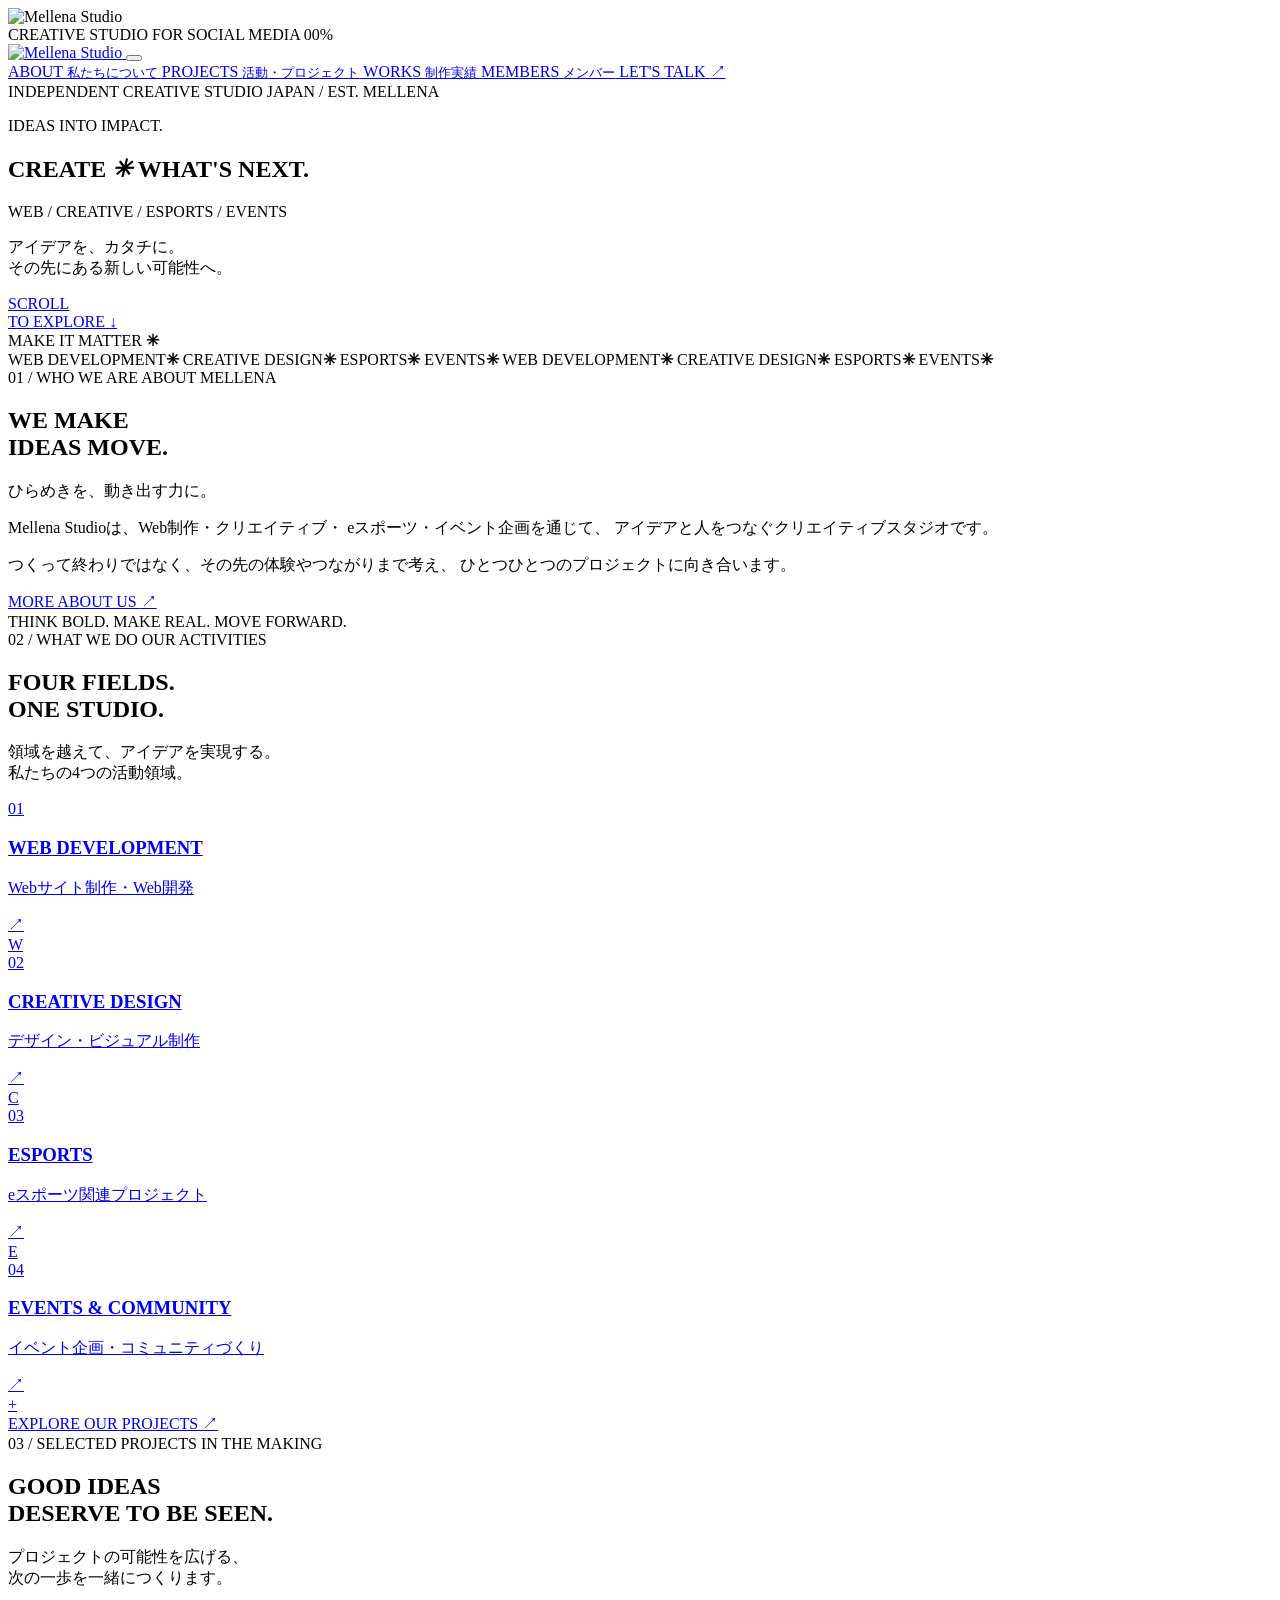
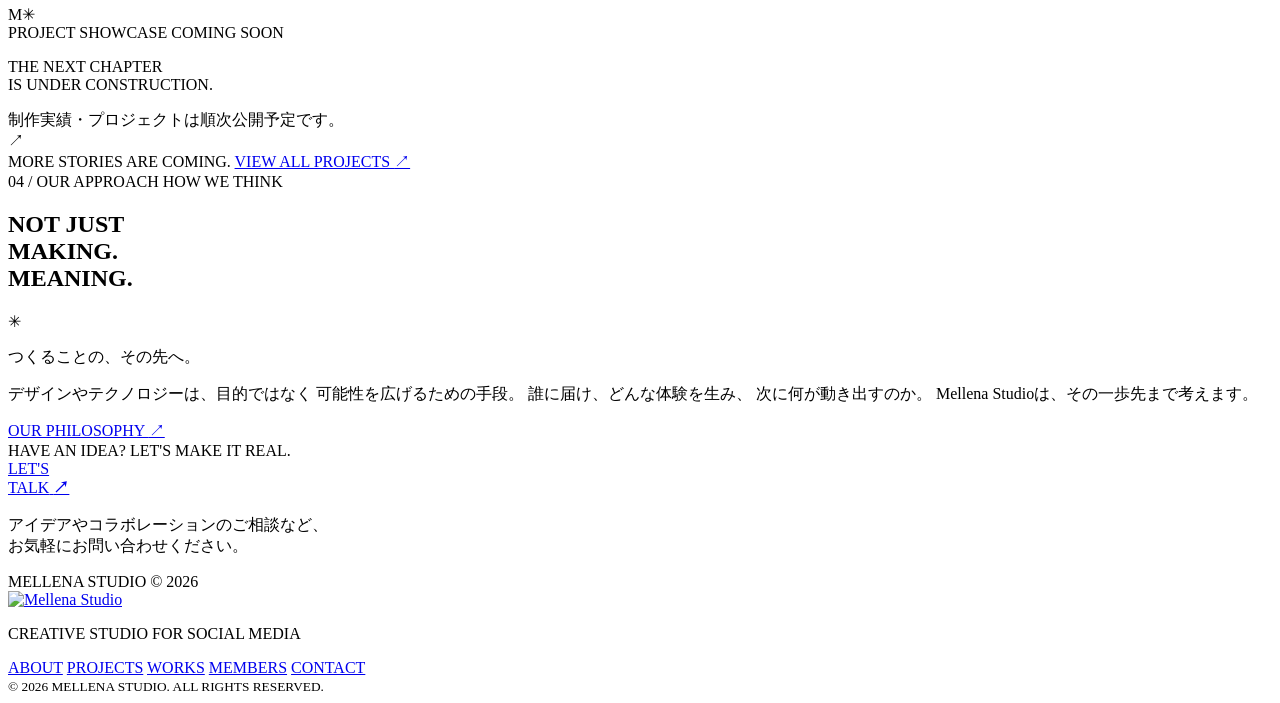
==== commit 2410030b: "Update index.html" ====
--- a/index.html
+++ b/index.html
@@ -1,27 +1,456 @@
-<!doctype html>
+<!DOCTYPE html>
 <html lang="ja">
 <head>
-  <meta charset="utf-8">
+  <meta charset="UTF-8">
   <meta name="viewport" content="width=device-width, initial-scale=1">
-  <meta name="theme-color" content="#10110f">
-  <meta name="description" content="MELLENA STUDIO — Web、映像、デザイン、イベント、eスポーツ。人とブランドをつなぐ体験をつくる京都のクリエイティブスタジオ。">
-  <title>MELLENA STUDIO — Creativity connects people.</title>
+  <meta name="theme-color" content="#ffffff">
+  <meta name="description" content="Mellena Studio — Creative Studio for Social Media. Web, creative, esports and events.">
+
+  <title>MELLENA STUDIO — Create What's Next.</title>
+
+  <link rel="icon" type="image/png" href="assets/favicon.png">
+
   <link rel="preconnect" href="https://fonts.googleapis.com">
   <link rel="preconnect" href="https://fonts.gstatic.com" crossorigin>
-  <link href="https://fonts.googleapis.com/css2?family=DM+Sans:wght@400;500;600;700&family=Noto+Sans+JP:wght@400;500;600;700&display=swap" rel="stylesheet">
-  <link rel="stylesheet" href="style.css">
-  <script src="script.js" defer></script>
+
+  <link href="https://fonts.googleapis.com/css2?family=Barlow+Condensed:wght@500;600;700;800;900&family=DM+Sans:wght@400;500;600;700&family=Noto+Sans+JP:wght@400;500;700;900&display=swap" rel="stylesheet">
+
+  <link rel="stylesheet" href="css/style.css">
+  <script src="js/script.js" defer></script>
 </head>
+
 <body>
-  <header class="header"><a class="wordmark" href="#top" aria-label="MELLENA STUDIO ホーム">MELLENA<span>STUDIO</span></a><button class="menu-toggle" aria-expanded="false" aria-controls="navigation">メニュー <span>＋</span></button><nav id="navigation" class="nav"><a href="#works">実績</a><a href="#services">サービス</a><a href="#about">スタジオ</a><a class="nav-cta" href="#contact">相談する <span>↗</span></a></nav></header>
-  <main id="top">
-    <section class="hero"><div class="hero-top"><span>CREATIVE STUDIO / KYOTO, JAPAN</span><span>WEB · MOVIE · DESIGN · EVENTS · ESPORTS</span></div><div class="hero-content"><p class="eyebrow"><i></i> IDEAS INTO EXPERIENCES</p><h1>心を動かす体験を、<br><em>一緒につくる。</em></h1><p class="hero-copy">Webも、映像も、イベントも。<br>ジャンルを越えたクリエイティブで、人とブランドをつなぎます。</p><a class="button" href="#works">制作実績を見る <span>↓</span></a></div><div class="hero-bottom"><span>01 — 05 / WHAT WE DO</span><span class="scroll-mark">SCROLL ↓</span></div><div class="hero-orbit" aria-hidden="true"><span></span><b>M</b></div></section>
-    <section class="intro section-wrap"><div class="section-label"><span>01</span> WHO WE ARE</div><div><h2>つくるだけで終わらない。<br><span>その先の体験まで。</span></h2><p>MELLENA STUDIOは京都を拠点に、Web・映像・ブランドデザイン・イベント・eスポーツの企画制作を行うクリエイティブスタジオです。想いを伝わる形にし、人や企業、地域の新しいつながりを生み出します。</p></div></section>
-    <section class="works section-wrap" id="works"><div class="section-head"><div class="section-label"><span>02</span> SELECTED WORKS</div><h2>実績 <small>／ WORKS</small></h2><p>企画から制作、運営まで。MELLENAの仕事をご紹介します。</p></div><div class="work-grid"><article class="work-card work-large"><div class="work-art art-web"><span>WEB EXPERIENCE</span><b>Ideas<br>in motion.</b><i>↗</i></div><div class="work-meta"><div><span class="tag">WEB DESIGN</span><h3>Webサイト・LP制作</h3></div><p>企画・設計・デザイン・実装</p></div></article><article class="work-card"><div class="work-art art-movie"><span>VISUAL STORYTELLING</span><b>FRAME<br>YOUR STORY</b><i>↗</i></div><div class="work-meta"><div><span class="tag">MOVIE</span><h3>映像・プロモーション</h3></div><p>企画・撮影・編集</p></div></article><article class="work-card"><div class="work-art art-event"><span>COMMUNITY / LIVE</span><b>PLAY<br>TOGETHER</b><i>↗</i></div><div class="work-meta"><div><span class="tag">EVENT / ESPORTS</span><h3>イベント・大会運営</h3></div><p>企画・配信・デザイン</p></div></article></div><p class="note">掲載画像・事例は公開可能な制作実績に差し替えてください。</p></section>
-    <section class="services" id="services"><div class="section-wrap"><div class="section-head"><div class="section-label"><span>03</span> WHAT WE CREATE</div><h2>できること <small>／ SERVICES</small></h2><p>必要なチームを組み、プロジェクトに合わせて柔軟にサポートします。</p></div><div class="service-list"><article><span>01</span><h3>Web Design</h3><p>コーポレートサイト・LP・イベントサイト</p><b>↗</b></article><article><span>02</span><h3>Movie</h3><p>企業PV・学校紹介・SNS動画・プロモーション映像</p><b>↗</b></article><article><span>03</span><h3>Brand Design</h3><p>ロゴ・ポスター・パンフレット・ビジュアル制作</p><b>↗</b></article><article><span>04</span><h3>Events</h3><p>学校・地域イベントの企画から当日運営まで</p><b>↗</b></article><article><span>05</span><h3>Esports</h3><p>大会運営・配信・デザイン・Web制作</p><b>↗</b></article></div></div></section>
-    <section class="about section-wrap" id="about"><div class="section-label"><span>04</span> ABOUT MELLENA</div><div class="about-main"><p class="eyebrow">CREATIVITY CONNECTS PEOPLE.</p><h2>想いをカタチに。<br>人と人を、<em>つなぐ。</em></h2><p>MELLENAがつくるのは、見た目の美しさだけではありません。ブランドの背景にある想いを受け取り、見る人・使う人の心に届く体験へ。クリエイティブとテクノロジーで、その一歩をともにつくります。</p><div class="about-sign">MELLENA STUDIO <span>KYOTO / JAPAN</span></div></div></section>
-    <section class="contact" id="contact"><div class="section-wrap contact-inner"><div><div class="section-label"><span>05</span> LET'S TALK</div><h2>一緒につくりましょう。</h2><p>Web・映像・イベント・eスポーツのご相談をお待ちしています。<br>まずはお気軽にご連絡ください。</p></div><a class="contact-button" href="mailto:mellena.studio@outlook.jp"><span>プロジェクトを相談する</span><b>↗</b></a><div class="contact-foot"><a href="mailto:mellena.studio@outlook.jp">mellena.studio@outlook.jp</a><a href="https://fori.io/mellena-studio" target="_blank" rel="noopener noreferrer">PORTFOLIO ↗</a><a href="https://x.com/Mellenast0" target="_blank" rel="noopener noreferrer">X ↗</a></div></div></section>
+
+  <!-- LOADING -->
+  <div class="loader" aria-label="Loading">
+    <div class="loader-logo">
+      <img src="assets/logo.png" alt="Mellena Studio">
+    </div>
+
+    <div class="loader-bottom">
+      <span>CREATIVE STUDIO FOR SOCIAL MEDIA</span>
+      <span class="loader-percent">00%</span>
+    </div>
+
+    <div class="loader-line">
+      <span></span>
+    </div>
+  </div>
+
+  <div class="scroll-progress" aria-hidden="true"></div>
+
+  <!-- HEADER -->
+  <header class="site-header">
+
+    <a class="brand" href="index.html" aria-label="Mellena Studio Home">
+      <img src="assets/logo.png" alt="Mellena Studio">
+    </a>
+
+    <button class="menu-toggle"
+            aria-label="メニューを開く"
+            aria-expanded="false">
+      <span></span>
+      <span></span>
+    </button>
+
+    <nav class="main-nav" aria-label="メインナビゲーション">
+      <a href="about.html">
+        ABOUT
+        <small>私たちについて</small>
+      </a>
+
+      <a href="projects.html">
+        PROJECTS
+        <small>活動・プロジェクト</small>
+      </a>
+
+      <a href="works.html">
+        WORKS
+        <small>制作実績</small>
+      </a>
+
+      <a href="members.html">
+        MEMBERS
+        <small>メンバー</small>
+      </a>
+
+      <a class="nav-contact" href="contact.html">
+        LET'S TALK <span>↗</span>
+      </a>
+    </nav>
+
+  </header>
+
+  <main>
+
+    <!-- HERO -->
+    <section class="hero">
+
+      <div class="hero-grid" aria-hidden="true"></div>
+
+      <div class="hero-topline reveal">
+        <span>INDEPENDENT CREATIVE STUDIO</span>
+        <span>JAPAN / EST. MELLENA</span>
+      </div>
+
+      <div class="hero-title-wrap">
+
+        <p class="hero-kicker reveal">
+          <span class="yellow-dot"></span>
+          IDEAS INTO IMPACT.
+        </p>
+
+        <h1 class="hero-title">
+
+          <span class="title-line">
+            <span>CREATE</span>
+            <i>✳</i>
+          </span>
+
+          <span class="title-line title-outline">
+            <span>WHAT'S</span>
+          </span>
+
+          <span class="title-line">
+            <span>NEXT<span class="period">.</span></span>
+          </span>
+
+        </h1>
+
+        <div class="hero-side-note">
+          WEB / CREATIVE / ESPORTS / EVENTS
+        </div>
+
+      </div>
+
+      <div class="hero-bottom">
+
+        <p class="hero-description reveal">
+          アイデアを、カタチに。<br>
+          その先にある新しい可能性へ。
+        </p>
+
+        <a href="#about" class="round-link"
+           aria-label="About usへスクロール">
+          <span>SCROLL<br>TO EXPLORE</span>
+          <b>↓</b>
+        </a>
+
+        <div class="hero-stamp" aria-hidden="true">
+          <span>MAKE IT</span>
+          <span>MATTER</span>
+          <b>✳</b>
+        </div>
+
+      </div>
+
+      <div class="hero-yellow-block" aria-hidden="true"></div>
+
+    </section>
+
+    <!-- MARQUEE -->
+    <section class="marquee" aria-label="Mellena Studio creative areas">
+
+      <div class="marquee-track">
+        <span>WEB DEVELOPMENT</span><b>✳</b>
+        <span>CREATIVE DESIGN</span><b>✳</b>
+        <span>ESPORTS</span><b>✳</b>
+        <span>EVENTS</span><b>✳</b>
+
+        <span>WEB DEVELOPMENT</span><b>✳</b>
+        <span>CREATIVE DESIGN</span><b>✳</b>
+        <span>ESPORTS</span><b>✳</b>
+        <span>EVENTS</span><b>✳</b>
+      </div>
+
+    </section>
+
+    <!-- ABOUT -->
+    <section class="section about-section" id="about">
+
+      <div class="section-label reveal">
+        <span>01 / WHO WE ARE</span>
+        <span>ABOUT MELLENA</span>
+      </div>
+
+      <div class="about-layout">
+
+        <h2 class="section-heading reveal">
+          WE MAKE<br>
+          <span class="highlight">IDEAS</span> MOVE<span class="period">.</span>
+        </h2>
+
+        <div class="about-copy reveal">
+
+          <p class="lead">
+            ひらめきを、動き出す力に。
+          </p>
+
+          <p>
+            Mellena Studioは、Web制作・クリエイティブ・
+            eスポーツ・イベント企画を通じて、
+            アイデアと人をつなぐクリエイティブスタジオです。
+          </p>
+
+          <p>
+            つくって終わりではなく、その先の体験やつながりまで考え、
+            ひとつひとつのプロジェクトに向き合います。
+          </p>
+
+          <a class="text-link" href="about.html">
+            MORE ABOUT US <span>↗</span>
+          </a>
+
+        </div>
+
+      </div>
+
+      <div class="about-ribbon" aria-hidden="true">
+        <span>THINK BOLD.</span>
+        <span>MAKE REAL.</span>
+        <span>MOVE FORWARD.</span>
+      </div>
+
+    </section>
+
+    <!-- ACTIVITIES -->
+    <section class="section services-section">
+
+      <div class="section-label reveal">
+        <span>02 / WHAT WE DO</span>
+        <span>OUR ACTIVITIES</span>
+      </div>
+
+      <div class="services-heading-row">
+
+        <h2 class="section-heading reveal">
+          FOUR FIELDS.<br>
+          <span class="muted-heading">ONE STUDIO.</span>
+        </h2>
+
+        <p class="services-intro reveal">
+          領域を越えて、アイデアを実現する。<br>
+          私たちの4つの活動領域。
+        </p>
+
+      </div>
+
+      <div class="service-list">
+
+        <a class="service-item reveal" href="projects.html#web">
+          <span class="service-number">01</span>
+
+          <div class="service-main">
+            <h3>WEB DEVELOPMENT</h3>
+            <p>Webサイト制作・Web開発</p>
+          </div>
+
+          <span class="service-symbol">↗</span>
+          <div class="service-hover">W</div>
+        </a>
+
+        <a class="service-item reveal" href="projects.html#creative">
+          <span class="service-number">02</span>
+
+          <div class="service-main">
+            <h3>CREATIVE DESIGN</h3>
+            <p>デザイン・ビジュアル制作</p>
+          </div>
+
+          <span class="service-symbol">↗</span>
+          <div class="service-hover">C</div>
+        </a>
+
+        <a class="service-item reveal" href="projects.html#esports">
+          <span class="service-number">03</span>
+
+          <div class="service-main">
+            <h3>ESPORTS</h3>
+            <p>eスポーツ関連プロジェクト</p>
+          </div>
+
+          <span class="service-symbol">↗</span>
+          <div class="service-hover">E</div>
+        </a>
+
+        <a class="service-item reveal" href="projects.html#events">
+          <span class="service-number">04</span>
+
+          <div class="service-main">
+            <h3>EVENTS & COMMUNITY</h3>
+            <p>イベント企画・コミュニティづくり</p>
+          </div>
+
+          <span class="service-symbol">↗</span>
+          <div class="service-hover">+</div>
+        </a>
+
+      </div>
+
+      <a class="text-link services-more" href="projects.html">
+        EXPLORE OUR PROJECTS <span>↗</span>
+      </a>
+
+    </section>
+
+    <!-- PROJECTS -->
+    <section class="feature-section">
+
+      <div class="feature-bg-shape" aria-hidden="true"></div>
+
+      <div class="section-label reveal">
+        <span>03 / SELECTED PROJECTS</span>
+        <span>IN THE MAKING</span>
+      </div>
+
+      <div class="feature-top">
+
+        <h2 class="section-heading reveal">
+          GOOD IDEAS<br>
+          DESERVE TO <span class="outline-dark">BE SEEN.</span>
+        </h2>
+
+        <p class="reveal">
+          プロジェクトの可能性を広げる、<br>
+          次の一歩を一緒につくります。
+        </p>
+
+      </div>
+
+      <div class="project-placeholder reveal">
+
+        <div class="placeholder-mark">
+          M<span>✳</span>
+        </div>
+
+        <div class="placeholder-caption">
+          <span>PROJECT SHOWCASE</span>
+          <span>COMING SOON</span>
+        </div>
+
+        <div class="placeholder-copy">
+          <p>
+            THE NEXT CHAPTER<br>
+            IS UNDER CONSTRUCTION.
+          </p>
+
+          <span>
+            制作実績・プロジェクトは順次公開予定です。
+          </span>
+        </div>
+
+        <div class="placeholder-arrow">↗</div>
+
+      </div>
+
+      <div class="feature-bottom">
+        <span>MORE STORIES ARE COMING.</span>
+
+        <a class="text-link" href="projects.html">
+          VIEW ALL PROJECTS <span>↗</span>
+        </a>
+      </div>
+
+    </section>
+
+    <!-- APPROACH -->
+    <section class="section approach-section">
+
+      <div class="section-label reveal">
+        <span>04 / OUR APPROACH</span>
+        <span>HOW WE THINK</span>
+      </div>
+
+      <div class="approach-grid">
+
+        <h2 class="section-heading reveal">
+          NOT JUST<br>
+          MAKING.<br>
+          <span class="highlight">MEANING.</span>
+        </h2>
+
+        <div class="approach-content reveal">
+
+          <div class="approach-icon">✳</div>
+
+          <p class="lead">
+            つくることの、その先へ。
+          </p>
+
+          <p>
+            デザインやテクノロジーは、目的ではなく
+            可能性を広げるための手段。
+            誰に届け、どんな体験を生み、
+            次に何が動き出すのか。
+            Mellena Studioは、その一歩先まで考えます。
+          </p>
+
+          <a class="text-link" href="about.html">
+            OUR PHILOSOPHY <span>↗</span>
+          </a>
+
+        </div>
+
+      </div>
+
+    </section>
+
+    <!-- CONTACT -->
+    <section class="contact-banner">
+
+      <div class="contact-banner-top">
+        <span>HAVE AN IDEA?</span>
+        <span>LET'S MAKE IT REAL.</span>
+      </div>
+
+      <a href="contact.html" class="contact-big">
+        LET'S<br>
+        <span>TALK</span>
+        <b>↗</b>
+      </a>
+
+      <div class="contact-banner-bottom">
+
+        <p>
+          アイデアやコラボレーションのご相談など、<br>
+          お気軽にお問い合わせください。
+        </p>
+
+        <span>MELLENA STUDIO © 2026</span>
+
+      </div>
+
+    </section>
+
   </main>
-  <footer class="footer"><a class="wordmark" href="#top">MELLENA<span>STUDIO</span></a><span>CREATIVITY CONNECTS PEOPLE.</span><span>© MELLENA STUDIO · KYOTO, JAPAN</span><a href="https://www.youtube.com/channel/UChrwRoy0ftWgxUrNKkFRnyA" target="_blank" rel="noopener noreferrer">YOUTUBE ↗</a></footer>
+
+  <!-- FOOTER -->
+  <footer class="site-footer">
+
+    <a href="index.html" class="footer-logo">
+      <img src="assets/logo.png" alt="Mellena Studio">
+    </a>
+
+    <div class="footer-right">
+
+      <p>CREATIVE STUDIO FOR SOCIAL MEDIA</p>
+
+      <div class="footer-links">
+        <a href="about.html">ABOUT</a>
+        <a href="projects.html">PROJECTS</a>
+        <a href="works.html">WORKS</a>
+        <a href="members.html">MEMBERS</a>
+        <a href="contact.html">CONTACT</a>
+      </div>
+
+      <small>
+        © <span data-year>2026</span>
+        MELLENA STUDIO. ALL RIGHTS RESERVED.
+      </small>
+
+    </div>
+
+  </footer>
+
 </body>
 </html>
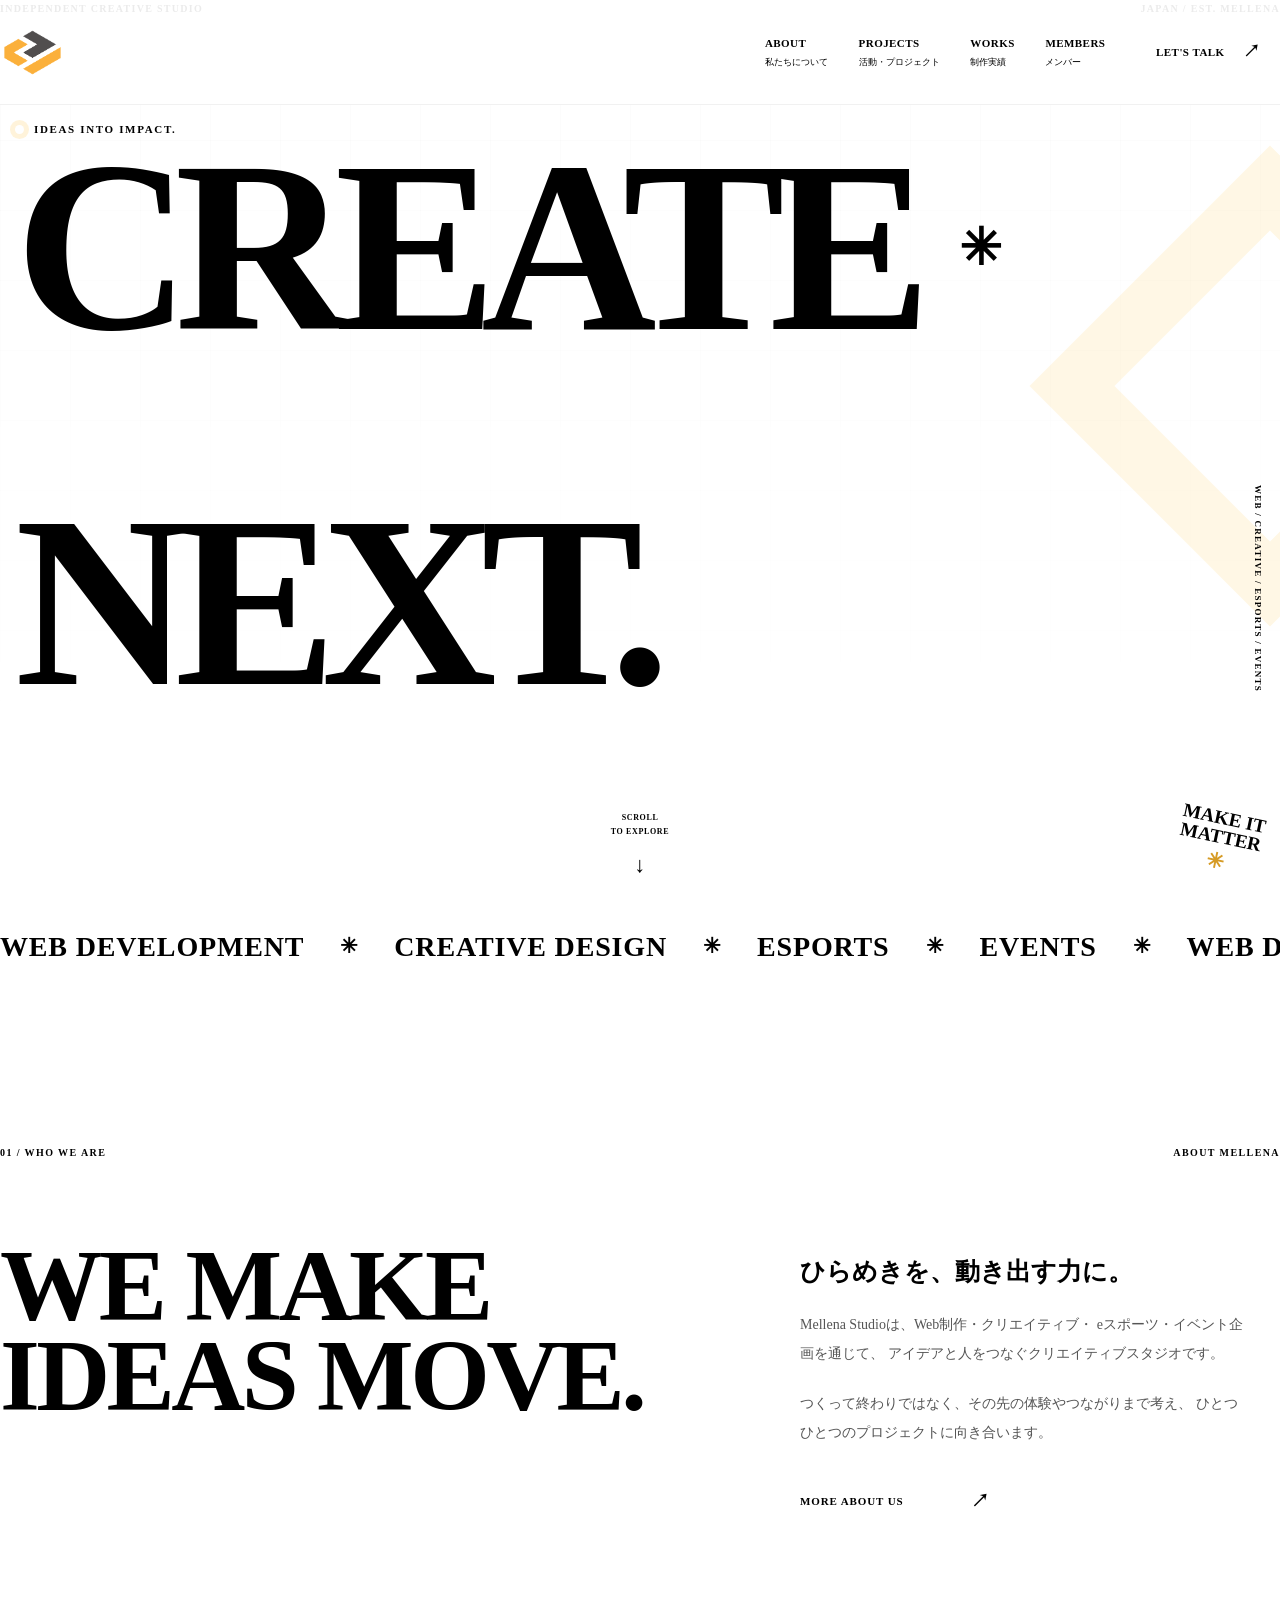
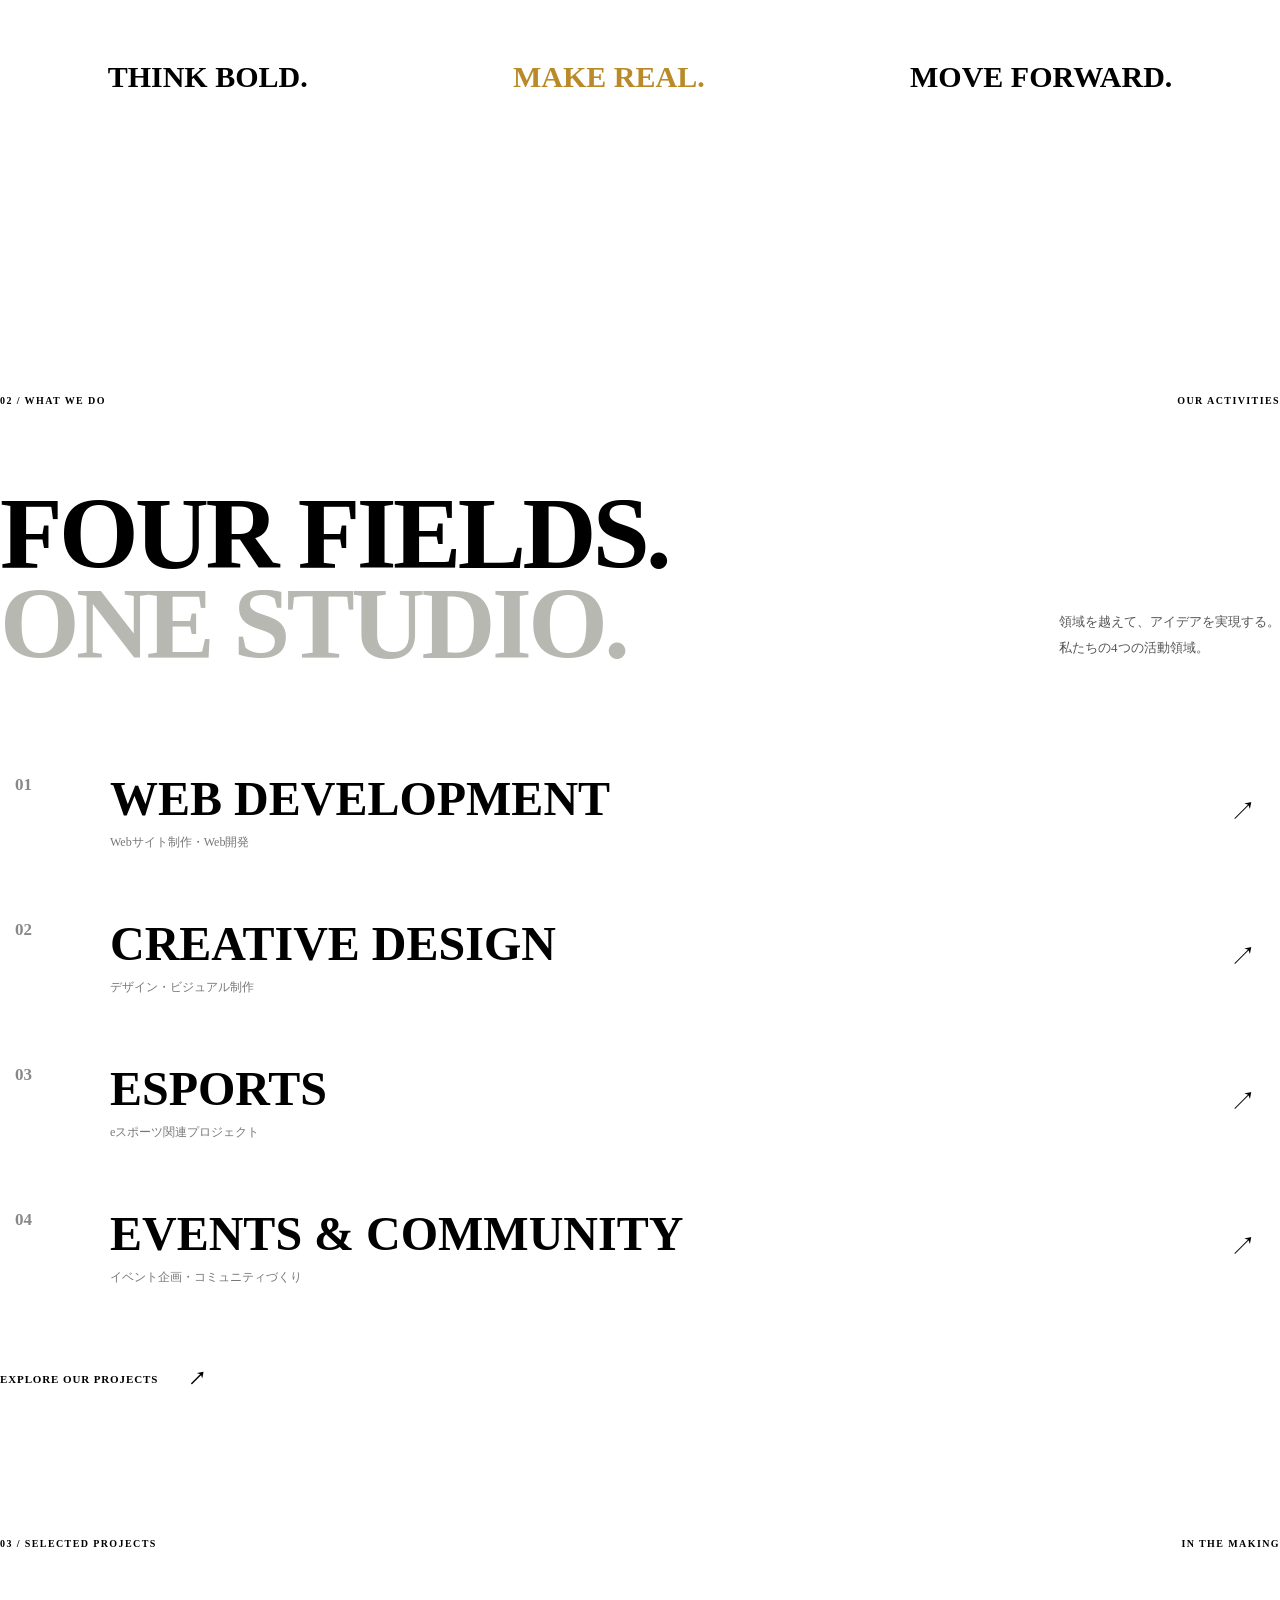
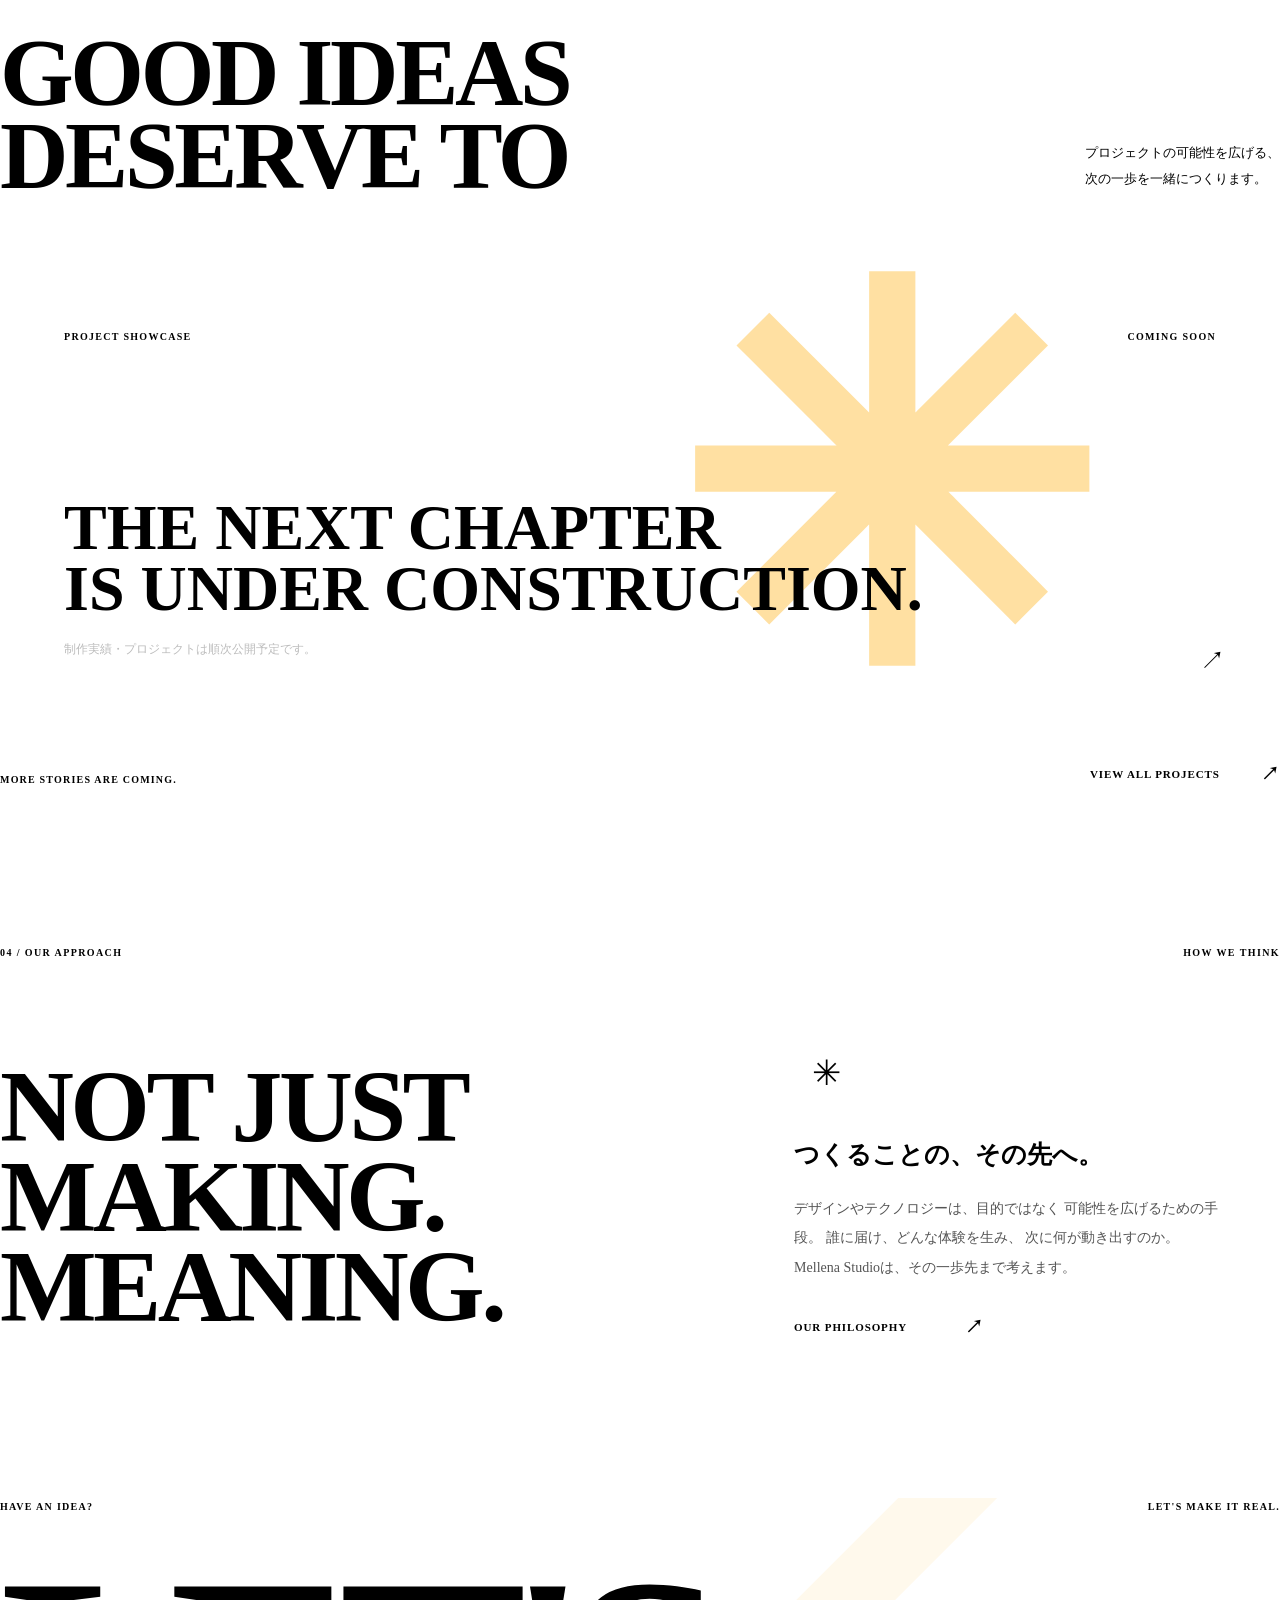
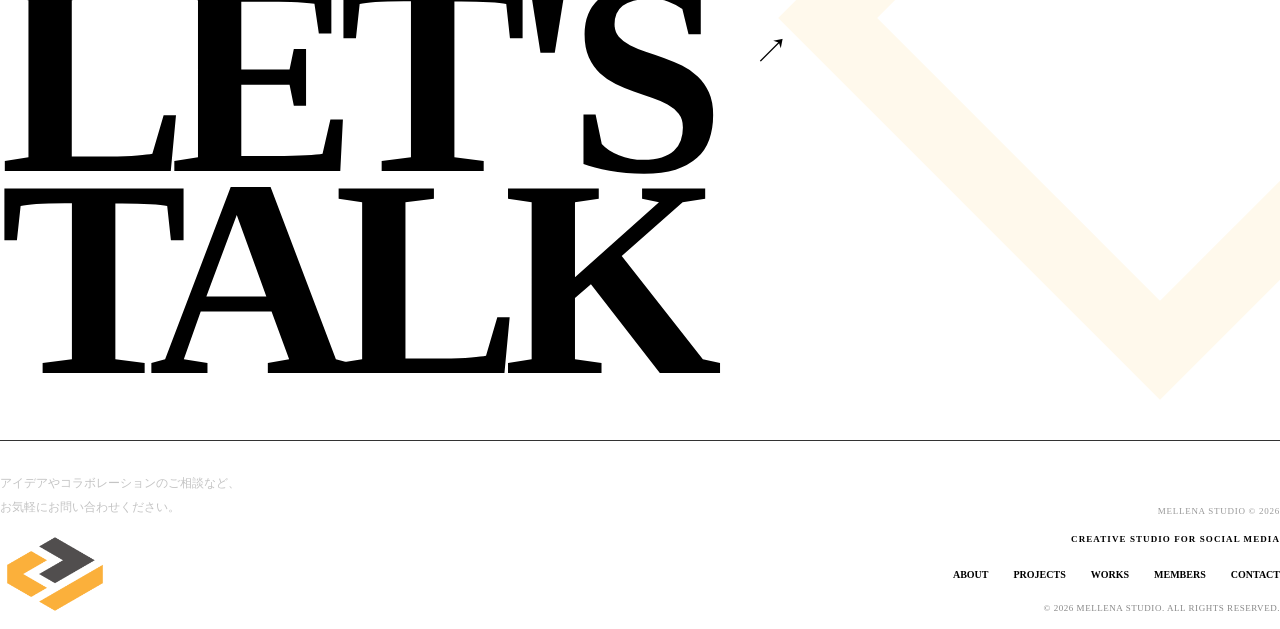
==== commit ea121972: "Update index.html" ====
--- a/index.html
+++ b/index.html
@@ -24,7 +24,7 @@
   <!-- LOADING -->
   <div class="loader" aria-label="Loading">
     <div class="loader-logo">
-      <img src="assets/logo.png" alt="Mellena Studio">
+      <img src="logo.png" alt="Mellena Studio">
     </div>
 
     <div class="loader-bottom">
@@ -43,7 +43,7 @@
   <header class="site-header">
 
     <a class="brand" href="index.html" aria-label="Mellena Studio Home">
-      <img src="assets/logo.png" alt="Mellena Studio">
+      <img src="logo-Normal.png" alt="Mellena Studio">
     </a>
 
     <button class="menu-toggle"
@@ -428,7 +428,7 @@
   <footer class="site-footer">
 
     <a href="index.html" class="footer-logo">
-      <img src="assets/logo.png" alt="Mellena Studio">
+      <img src="logo-Normal.png" alt="Mellena Studio">
     </a>
 
     <div class="footer-right">
--- a/css/style.css
+++ b/css/style.css
@@ -0,0 +1,2169 @@
+```css
+/* =========================================================
+   MELLENA STUDIO
+   CREATIVE STUDIO FOR SOCIAL MEDIA
+   Theme: WHITE × YELLOW × BLACK
+========================================================= */
+
+/* =========================
+   01. VARIABLES
+========================= */
+
+:root {
+  --white: #ffffff;
+  --black: #111111;
+  --dark: #080808;
+  --yellow: #ffc247;
+  --yellow-light: #ffdc80;
+  --gray: #777777;
+  --light-gray: #f4f4f0;
+  --border: rgba(17, 17, 17, 0.15);
+
+  --font-heading: "Barlow Condensed", sans-serif;
+  --font-body: "DM Sans", "Noto Sans JP", sans-serif;
+
+  --container: 1440px;
+  --side-padding: clamp(22px, 6vw, 100px);
+
+  --transition: 0.35s cubic-bezier(0.22, 1, 0.36, 1);
+}
+
+/* =========================
+   02. RESET
+========================= */
+
+* {
+  box-sizing: border-box;
+  margin: 0;
+  padding: 0;
+}
+
+html {
+  scroll-behavior: smooth;
+  scroll-padding-top: 100px;
+}
+
+body {
+  font-family: var(--font-body);
+  background: var(--white);
+  color: var(--black);
+  line-height: 1.7;
+  overflow-x: hidden;
+  -webkit-font-smoothing: antialiased;
+}
+
+body.menu-open,
+body.loading {
+  overflow: hidden;
+}
+
+img {
+  display: block;
+  max-width: 100%;
+  height: auto;
+}
+
+a {
+  color: inherit;
+  text-decoration: none;
+}
+
+button,
+input,
+textarea,
+select {
+  font: inherit;
+}
+
+button {
+  color: inherit;
+}
+
+button,
+a {
+  -webkit-tap-highlight-color: transparent;
+}
+
+button:focus-visible,
+a:focus-visible,
+input:focus-visible,
+textarea:focus-visible,
+select:focus-visible {
+  outline: 2px solid #c18a00;
+  outline-offset: 4px;
+}
+
+::selection {
+  color: var(--black);
+  background: var(--yellow);
+}
+
+/* =========================
+   03. GLOBAL
+========================= */
+
+main {
+  width: 100%;
+}
+
+.section {
+  position: relative;
+  width: 100%;
+  max-width: var(--container);
+  margin-inline: auto;
+  padding: 125px var(--side-padding);
+}
+
+.section-label {
+  display: flex;
+  align-items: center;
+  justify-content: space-between;
+  gap: 20px;
+  margin-bottom: 65px;
+  padding-bottom: 15px;
+  border-bottom: 1px solid var(--border);
+  font-size: 10px;
+  font-weight: 700;
+  letter-spacing: 0.14em;
+  text-transform: uppercase;
+}
+
+.section-heading {
+  font-family: var(--font-heading);
+  font-size: clamp(64px, 8vw, 118px);
+  font-weight: 800;
+  line-height: 0.88;
+  letter-spacing: -0.035em;
+  text-transform: uppercase;
+}
+
+.highlight {
+  position: relative;
+  display: inline-block;
+  z-index: 0;
+}
+
+.highlight::after {
+  position: absolute;
+  content: "";
+  z-index: -1;
+  left: -3%;
+  right: -3%;
+  bottom: 2%;
+  height: 37%;
+  background: var(--yellow);
+  transform: skewX(-8deg);
+}
+
+.period {
+  color: var(--yellow);
+}
+
+.muted-heading {
+  color: #b8b8b3;
+}
+
+.lead {
+  margin-bottom: 20px;
+  font-size: clamp(19px, 2vw, 25px);
+  font-weight: 700;
+  line-height: 1.5;
+}
+
+.text-link {
+  display: inline-flex;
+  align-items: center;
+  justify-content: space-between;
+  gap: 30px;
+  min-width: 190px;
+  padding-bottom: 10px;
+  border-bottom: 1px solid var(--black);
+  font-size: 11px;
+  font-weight: 700;
+  letter-spacing: 0.08em;
+  transition:
+    color var(--transition),
+    border-color var(--transition);
+}
+
+.text-link span {
+  font-size: 18px;
+  transition: transform var(--transition);
+}
+
+.text-link:hover {
+  color: #a87500;
+  border-color: var(--yellow);
+}
+
+.text-link:hover span {
+  transform: translate(4px, -4px);
+}
+
+/* =========================
+   04. LOADING SCREEN
+========================= */
+
+.loader {
+  position: fixed;
+  inset: 0;
+  z-index: 9999;
+  display: flex;
+  flex-direction: column;
+  justify-content: center;
+  align-items: center;
+  gap: 50px;
+  padding: 30px;
+  background: var(--black);
+  color: var(--white);
+  transition:
+    opacity 0.65s ease,
+    visibility 0.65s ease;
+}
+
+.loader.is-hidden {
+  opacity: 0;
+  visibility: hidden;
+  pointer-events: none;
+}
+
+.loader-logo {
+  width: min(440px, 72vw);
+  animation: loaderLogoIn 0.8s cubic-bezier(0.22, 1, 0.36, 1) both;
+}
+
+.loader-logo img {
+  width: 100%;
+  max-height: 180px;
+  object-fit: contain;
+}
+
+.loader-bottom {
+  display: flex;
+  align-items: center;
+  justify-content: space-between;
+  width: min(440px, 72vw);
+  gap: 20px;
+  font-size: 9px;
+  letter-spacing: 0.12em;
+}
+
+.loader-percent {
+  font-family: var(--font-heading);
+  font-size: 18px;
+  font-weight: 700;
+}
+
+.loader-line {
+  position: absolute;
+  bottom: 0;
+  left: 0;
+  width: 100%;
+  height: 4px;
+  background: #292929;
+}
+
+.loader-line span {
+  display: block;
+  width: 0;
+  height: 100%;
+  background: var(--yellow);
+  animation: loaderProgress 1.5s ease forwards;
+}
+
+@keyframes loaderLogoIn {
+  from {
+    opacity: 0;
+    transform: scale(0.92) translateY(20px);
+  }
+
+  to {
+    opacity: 1;
+    transform: scale(1) translateY(0);
+  }
+}
+
+@keyframes loaderProgress {
+  to {
+    width: 100%;
+  }
+}
+
+/* =========================
+   05. SCROLL PROGRESS
+========================= */
+
+.scroll-progress {
+  position: fixed;
+  z-index: 1001;
+  top: 0;
+  left: 0;
+  width: 0;
+  height: 3px;
+  background: var(--yellow);
+  pointer-events: none;
+}
+
+/* =========================
+   06. HEADER
+========================= */
+
+.site-header {
+  position: absolute;
+  z-index: 1000;
+  top: 0;
+  left: 0;
+  display: flex;
+  align-items: center;
+  justify-content: space-between;
+  width: 100%;
+  min-height: 105px;
+  padding: 20px var(--side-padding);
+  background: rgba(255, 255, 255, 0.92);
+  border-bottom: 1px solid rgba(17, 17, 17, 0.06);
+}
+
+.brand {
+  display: flex;
+  align-items: center;
+  width: clamp(150px, 19vw, 250px);
+  flex-shrink: 0;
+}
+
+.brand img {
+  width: 100%;
+  max-height: 65px;
+  object-fit: contain;
+  object-position: left center;
+}
+
+.main-nav {
+  display: flex;
+  align-items: center;
+  gap: clamp(18px, 2.4vw, 38px);
+}
+
+.main-nav > a {
+  position: relative;
+  display: flex;
+  flex-direction: column;
+  gap: 2px;
+  font-size: 11px;
+  font-weight: 700;
+  letter-spacing: 0.04em;
+  transition: color var(--transition);
+}
+
+.main-nav > a:not(.nav-contact)::after {
+  position: absolute;
+  content: "";
+  bottom: -7px;
+  left: 0;
+  width: 0;
+  height: 2px;
+  background: var(--yellow);
+  transition: width var(--transition);
+}
+
+.main-nav > a:not(.nav-contact):hover::after {
+  width: 100%;
+}
+
+.main-nav > a:hover {
+  color: #a87500;
+}
+
+.main-nav small {
+  color: var(--gray);
+  font-size: 9px;
+  font-weight: 400;
+  letter-spacing: 0;
+}
+
+.nav-contact {
+  display: inline-flex !important;
+  flex-direction: row !important;
+  align-items: center;
+  gap: 18px !important;
+  padding: 15px 20px;
+  background: var(--yellow);
+  color: var(--black);
+  transition:
+    background var(--transition),
+    transform var(--transition);
+}
+
+.nav-contact span {
+  font-size: 17px;
+}
+
+.nav-contact:hover {
+  background: var(--yellow-light);
+  color: var(--black) !important;
+  transform: translateY(-2px);
+}
+
+.menu-toggle {
+  display: none;
+  align-items: center;
+  justify-content: center;
+  flex-direction: column;
+  gap: 7px;
+  width: 48px;
+  height: 48px;
+  border: 0;
+  background: var(--yellow);
+  cursor: pointer;
+}
+
+.menu-toggle span {
+  display: block;
+  width: 22px;
+  height: 2px;
+  background: var(--black);
+  transition:
+    transform var(--transition),
+    opacity var(--transition);
+}
+
+.menu-toggle.active span:first-child {
+  transform: translateY(4.5px) rotate(45deg);
+}
+
+.menu-toggle.active span:last-child {
+  transform: translateY(-4.5px) rotate(-45deg);
+}
+
+/* =========================
+   07. HERO
+========================= */
+
+.hero {
+  position: relative;
+  display: flex;
+  flex-direction: column;
+  justify-content: space-between;
+  min-height: 850px;
+  min-height: min(100svh, 1050px);
+  padding: 155px var(--side-padding) 65px;
+  overflow: hidden;
+  background: var(--white);
+}
+
+.hero-grid {
+  position: absolute;
+  inset: 0;
+  pointer-events: none;
+  opacity: 0.35;
+  background-image:
+    linear-gradient(to right, rgba(17, 17, 17, 0.045) 1px, transparent 1px),
+    linear-gradient(to bottom, rgba(17, 17, 17, 0.045) 1px, transparent 1px);
+  background-size: 70px 70px;
+  mask-image: linear-gradient(to bottom, black, transparent 95%);
+}
+
+.hero-topline {
+  position: relative;
+  z-index: 2;
+  display: flex;
+  justify-content: space-between;
+  gap: 20px;
+  font-size: 10px;
+  font-weight: 700;
+  letter-spacing: 0.13em;
+}
+
+.hero-title-wrap {
+  position: relative;
+  z-index: 2;
+  width: 100%;
+  max-width: 1250px;
+  margin: 65px auto 50px;
+}
+
+.hero-kicker {
+  display: flex;
+  align-items: center;
+  gap: 10px;
+  margin-bottom: 20px;
+  font-size: 11px;
+  font-weight: 700;
+  letter-spacing: 0.15em;
+}
+
+.yellow-dot {
+  width: 9px;
+  height: 9px;
+  border-radius: 50%;
+  background: var(--yellow);
+  box-shadow: 0 0 0 5px rgba(255, 194, 71, 0.2);
+}
+
+.hero-title {
+  position: relative;
+  font-family: var(--font-heading);
+  font-size: clamp(110px, 19vw, 275px);
+  font-weight: 900;
+  line-height: 0.73;
+  letter-spacing: -0.065em;
+}
+
+.title-line {
+  display: flex;
+  align-items: center;
+  gap: 20px;
+  width: fit-content;
+  max-width: 100%;
+}
+
+.title-line > span {
+  display: inline-block;
+  animation: titleReveal 0.9s cubic-bezier(0.22, 1, 0.36, 1) both;
+}
+
+.title-line:nth-child(2) > span {
+  animation-delay: 0.12s;
+}
+
+.title-line:nth-child(3) > span {
+  animation-delay: 0.24s;
+}
+
+.title-line i {
+  display: inline-flex;
+  align-items: center;
+  justify-content: center;
+  width: clamp(40px, 7vw, 105px);
+  height: clamp(40px, 7vw, 105px);
+  border-radius: 50%;
+  background: var(--yellow);
+  color: var(--black);
+  font-size: clamp(24px, 4vw, 60px);
+  font-style: normal;
+  letter-spacing: 0;
+  animation: rotateStar 12s linear infinite;
+}
+
+.title-outline {
+  color: transparent;
+  -webkit-text-stroke: 2px var(--black);
+}
+
+.hero-side-note {
+  position: absolute;
+  right: 0;
+  bottom: 0;
+  writing-mode: vertical-rl;
+  font-size: 9px;
+  font-weight: 700;
+  letter-spacing: 0.14em;
+}
+
+.hero-bottom {
+  position: relative;
+  z-index: 2;
+  display: grid;
+  grid-template-columns: 1fr auto 1fr;
+  align-items: end;
+  gap: 30px;
+}
+
+.hero-description {
+  font-size: clamp(14px, 1.5vw, 18px);
+  font-weight: 700;
+  line-height: 1.9;
+}
+
+.round-link {
+  display: flex;
+  align-items: center;
+  justify-content: center;
+  flex-direction: column;
+  gap: 8px;
+  width: 105px;
+  height: 105px;
+  border: 1px solid var(--border);
+  border-radius: 50%;
+  font-size: 8px;
+  font-weight: 700;
+  letter-spacing: 0.08em;
+  text-align: center;
+  transition:
+    background var(--transition),
+    border-color var(--transition),
+    transform var(--transition);
+}
+
+.round-link b {
+  font-size: 22px;
+  font-weight: 400;
+  transition: transform var(--transition);
+}
+
+.round-link:hover {
+  background: var(--yellow);
+  border-color: var(--yellow);
+  transform: rotate(-8deg);
+}
+
+.round-link:hover b {
+  transform: translateY(4px);
+}
+
+.hero-stamp {
+  display: flex;
+  justify-self: end;
+  align-items: center;
+  justify-content: center;
+  flex-direction: column;
+  width: 120px;
+  height: 120px;
+  border: 1px solid var(--black);
+  border-radius: 50%;
+  transform: rotate(12deg);
+  font-family: var(--font-heading);
+  font-size: 19px;
+  font-weight: 800;
+  line-height: 1;
+}
+
+.hero-stamp b {
+  margin-top: 6px;
+  color: #d69b25;
+  font-size: 21px;
+}
+
+.hero-yellow-block {
+  position: absolute;
+  z-index: 1;
+  top: 24%;
+  right: -160px;
+  width: 340px;
+  height: 340px;
+  border: 60px solid rgba(255, 194, 71, 0.14);
+  transform: rotate(45deg);
+  pointer-events: none;
+}
+
+@keyframes titleReveal {
+  from {
+    opacity: 0;
+    transform: translateY(45px);
+  }
+
+  to {
+    opacity: 1;
+    transform: translateY(0);
+  }
+}
+
+@keyframes rotateStar {
+  to {
+    transform: rotate(360deg);
+  }
+}
+
+/* =========================
+   08. MARQUEE
+========================= */
+
+.marquee {
+  position: relative;
+  overflow: hidden;
+  padding: 23px 0;
+  background: var(--yellow);
+}
+
+.marquee-track {
+  display: flex;
+  align-items: center;
+  justify-content: flex-start;
+  width: max-content;
+  gap: 36px;
+  animation: marqueeMove 32s linear infinite;
+}
+
+.marquee-track span {
+  font-family: var(--font-heading);
+  font-size: 28px;
+  font-weight: 800;
+  letter-spacing: 0.03em;
+  white-space: nowrap;
+}
+
+.marquee-track b {
+  font-size: 21px;
+}
+
+@keyframes marqueeMove {
+  from {
+    transform: translateX(0);
+  }
+
+  to {
+    transform: translateX(-50%);
+  }
+}
+
+/* =========================
+   09. ABOUT
+========================= */
+
+.about-section {
+  padding-top: 150px;
+  padding-bottom: 145px;
+}
+
+.about-layout {
+  display: grid;
+  grid-template-columns: 1.2fr 0.8fr;
+  align-items: start;
+  gap: 80px;
+}
+
+.about-copy {
+  max-width: 450px;
+  padding-top: 12px;
+}
+
+.about-copy > p:not(.lead) {
+  margin-bottom: 20px;
+  color: #555555;
+  font-size: 14px;
+  line-height: 2.1;
+}
+
+.about-copy .text-link {
+  margin-top: 18px;
+}
+
+.about-ribbon {
+  display: flex;
+  align-items: center;
+  justify-content: space-around;
+  gap: 20px;
+  margin-top: 100px;
+  padding: 25px 15px;
+  border-top: 1px solid var(--border);
+  border-bottom: 1px solid var(--border);
+  font-family: var(--font-heading);
+  font-size: clamp(18px, 2.5vw, 30px);
+  font-weight: 800;
+}
+
+.about-ribbon span:nth-child(2) {
+  color: #b98a28;
+}
+
+/* =========================
+   10. SERVICES
+========================= */
+
+.services-section {
+  padding-top: 120px;
+  padding-bottom: 130px;
+  background: var(--light-gray);
+}
+
+.services-heading-row {
+  display: flex;
+  align-items: end;
+  justify-content: space-between;
+  gap: 40px;
+  margin-bottom: 70px;
+}
+
+.services-intro {
+  padding-bottom: 8px;
+  color: #555555;
+  font-size: 13px;
+  line-height: 2;
+}
+
+.service-list {
+  border-top: 1px solid var(--border);
+}
+
+.service-item {
+  position: relative;
+  display: grid;
+  grid-template-columns: 70px 1fr 35px;
+  align-items: center;
+  gap: 25px;
+  min-height: 145px;
+  padding: 25px 15px;
+  overflow: hidden;
+  border-bottom: 1px solid var(--border);
+  isolation: isolate;
+}
+
+.service-number {
+  align-self: start;
+  padding-top: 7px;
+  color: #888888;
+  font-family: var(--font-heading);
+  font-size: 17px;
+  font-weight: 700;
+}
+
+.service-main {
+  position: relative;
+  z-index: 2;
+}
+
+.service-main h3 {
+  font-family: var(--font-heading);
+  font-size: clamp(27px, 4vw, 48px);
+  font-weight: 800;
+  line-height: 1.15;
+  transition:
+    transform var(--transition),
+    color var(--transition);
+}
+
+.service-main p {
+  margin-top: 6px;
+  color: #777777;
+  font-size: 12px;
+}
+
+.service-symbol {
+  position: relative;
+  z-index: 2;
+  font-size: 26px;
+  transition: transform var(--transition);
+}
+
+.service-hover {
+  position: absolute;
+  z-index: -1;
+  top: 50%;
+  right: 12%;
+  color: rgba(255, 194, 71, 0.38);
+  font-family: var(--font-heading);
+  font-size: 190px;
+  font-weight: 900;
+  line-height: 1;
+  opacity: 0;
+  transform: translateY(-40%) rotate(-10deg) scale(0.8);
+  transition:
+    opacity var(--transition),
+    transform var(--transition);
+  pointer-events: none;
+}
+
+.service-item:hover .service-main h3 {
+  transform: translateX(10px);
+}
+
+.service-item:hover .service-symbol {
+  transform: translate(5px, -5px);
+}
+
+.service-item:hover .service-hover {
+  opacity: 1;
+  transform: translateY(-50%) rotate(-10deg) scale(1);
+}
+
+.services-more {
+  margin-top: 45px;
+}
+
+/* =========================
+   11. FEATURE PROJECTS
+========================= */
+
+.feature-section {
+  position: relative;
+  padding: 125px var(--side-padding);
+  overflow: hidden;
+  background: var(--yellow);
+}
+
+.feature-section > *:not(.feature-bg-shape) {
+  position: relative;
+  z-index: 1;
+}
+
+.feature-section .section-label {
+  border-color: rgba(17, 17, 17, 0.25);
+}
+
+.feature-bg-shape {
+  position: absolute;
+  top: 20%;
+  right: -220px;
+  width: 540px;
+  height: 540px;
+  border: 90px solid rgba(255, 255, 255, 0.23);
+  transform: rotate(45deg);
+}
+
+.feature-top {
+  display: flex;
+  align-items: end;
+  justify-content: space-between;
+  gap: 40px;
+  margin-bottom: 65px;
+}
+
+.feature-top .section-heading {
+  font-size: clamp(54px, 7.4vw, 105px);
+}
+
+.feature-top > p {
+  flex-shrink: 0;
+  padding-bottom: 7px;
+  font-size: 13px;
+  font-weight: 500;
+  line-height: 2;
+}
+
+.outline-dark {
+  color: transparent;
+  -webkit-text-stroke: 1.5px var(--black);
+}
+
+.project-placeholder {
+  position: relative;
+  display: flex;
+  flex-direction: column;
+  justify-content: space-between;
+  min-height: 460px;
+  padding: clamp(25px, 5vw, 65px);
+  overflow: hidden;
+  background: var(--black);
+  color: var(--white);
+}
+
+.placeholder-mark {
+  position: absolute;
+  top: 50%;
+  left: 50%;
+  color: rgba(255, 255, 255, 0.07);
+  font-family: var(--font-heading);
+  font-size: clamp(250px, 40vw, 550px);
+  font-weight: 900;
+  line-height: 0.7;
+  transform: translate(-50%, -50%);
+  pointer-events: none;
+}
+
+.placeholder-mark span {
+  color: rgba(255, 194, 71, 0.5);
+}
+
+.placeholder-caption {
+  position: relative;
+  z-index: 1;
+  display: flex;
+  justify-content: space-between;
+  gap: 20px;
+  font-size: 10px;
+  font-weight: 700;
+  letter-spacing: 0.13em;
+}
+
+.placeholder-caption span:last-child {
+  color: var(--yellow);
+}
+
+.placeholder-copy {
+  position: relative;
+  z-index: 1;
+  margin-top: 100px;
+}
+
+.placeholder-copy p {
+  font-family: var(--font-heading);
+  font-size: clamp(34px, 5vw, 65px);
+  font-weight: 800;
+  line-height: 0.95;
+}
+
+.placeholder-copy > span {
+  display: block;
+  margin-top: 20px;
+  color: #bcbcbc;
+  font-size: 12px;
+}
+
+.placeholder-arrow {
+  position: absolute;
+  right: 35px;
+  bottom: 30px;
+  display: grid;
+  width: 65px;
+  height: 65px;
+  place-items: center;
+  border-radius: 50%;
+  background: var(--yellow);
+  color: var(--black);
+  font-size: 25px;
+  transition: transform var(--transition);
+}
+
+.project-placeholder:hover .placeholder-arrow {
+  transform: rotate(45deg);
+}
+
+.feature-bottom {
+  display: flex;
+  align-items: center;
+  justify-content: space-between;
+  gap: 25px;
+  margin-top: 35px;
+}
+
+.feature-bottom > span {
+  font-size: 10px;
+  font-weight: 700;
+  letter-spacing: 0.12em;
+}
+
+.feature-bottom .text-link {
+  border-color: var(--black);
+}
+
+/* =========================
+   12. APPROACH
+========================= */
+
+.approach-section {
+  padding-top: 145px;
+  padding-bottom: 145px;
+}
+
+.approach-grid {
+  display: grid;
+  grid-template-columns: 1fr 0.7fr;
+  align-items: center;
+  gap: 100px;
+}
+
+.approach-content {
+  max-width: 430px;
+}
+
+.approach-icon {
+  display: grid;
+  width: 65px;
+  height: 65px;
+  margin-bottom: 30px;
+  place-items: center;
+  border-radius: 50%;
+  background: var(--yellow);
+  font-size: 35px;
+  animation: rotateStar 15s linear infinite;
+}
+
+.approach-content > p:not(.lead) {
+  color: #555555;
+  font-size: 14px;
+  line-height: 2.1;
+}
+
+.approach-content .text-link {
+  margin-top: 30px;
+}
+
+/* =========================
+   13. CONTACT BANNER
+========================= */
+
+.contact-banner {
+  position: relative;
+  padding: 75px var(--side-padding) 45px;
+  overflow: hidden;
+  background: var(--black);
+  color: var(--white);
+}
+
+.contact-banner::before {
+  position: absolute;
+  content: "";
+  top: -150px;
+  right: -150px;
+  width: 400px;
+  height: 400px;
+  border: 70px solid rgba(255, 194, 71, 0.1);
+  transform: rotate(45deg);
+  pointer-events: none;
+}
+
+.contact-banner-top,
+.contact-banner-bottom {
+  position: relative;
+  z-index: 1;
+  display: flex;
+  justify-content: space-between;
+  gap: 25px;
+}
+
+.contact-banner-top {
+  font-size: 10px;
+  font-weight: 700;
+  letter-spacing: 0.13em;
+}
+
+.contact-big {
+  position: relative;
+  display: block;
+  width: fit-content;
+  margin: 60px 0;
+  font-family: var(--font-heading);
+  font-size: clamp(110px, 22vw, 300px);
+  font-weight: 900;
+  line-height: 0.72;
+  letter-spacing: -0.065em;
+  transition: color var(--transition);
+}
+
+.contact-big span {
+  color: var(--yellow);
+  transition: color var(--transition);
+}
+
+.contact-big b {
+  position: absolute;
+  top: 8%;
+  right: -100px;
+  display: grid;
+  width: clamp(45px, 7vw, 90px);
+  height: clamp(45px, 7vw, 90px);
+  place-items: center;
+  border-radius: 50%;
+  background: var(--yellow);
+  color: var(--black);
+  font-family: var(--font-body);
+  font-size: clamp(22px, 3vw, 35px);
+  font-weight: 400;
+  transition: transform var(--transition);
+}
+
+.contact-big:hover b {
+  transform: rotate(45deg);
+}
+
+.contact-big:hover span {
+  color: var(--white);
+}
+
+.contact-banner-bottom {
+  align-items: end;
+  padding-top: 30px;
+  border-top: 1px solid #333333;
+}
+
+.contact-banner-bottom p {
+  color: #c4c4c4;
+  font-size: 12px;
+  line-height: 2;
+}
+
+.contact-banner-bottom > span {
+  color: #999999;
+  font-size: 9px;
+  letter-spacing: 0.08em;
+}
+
+/* =========================
+   14. FOOTER
+========================= */
+
+.site-footer {
+  display: flex;
+  align-items: center;
+  justify-content: space-between;
+  gap: 50px;
+  padding: 50px var(--side-padding);
+  background: var(--white);
+}
+
+.footer-logo {
+  display: block;
+  width: clamp(160px, 23vw, 290px);
+  flex-shrink: 0;
+}
+
+.footer-logo img {
+  width: 100%;
+  max-height: 110px;
+  object-fit: contain;
+  object-position: left center;
+}
+
+.footer-right {
+  display: flex;
+  flex-direction: column;
+  align-items: flex-end;
+  gap: 18px;
+}
+
+.footer-right > p {
+  font-size: 9px;
+  font-weight: 700;
+  letter-spacing: 0.12em;
+}
+
+.footer-links {
+  display: flex;
+  flex-wrap: wrap;
+  justify-content: flex-end;
+  gap: 12px 25px;
+}
+
+.footer-links a {
+  font-size: 10px;
+  font-weight: 700;
+  transition: color var(--transition);
+}
+
+.footer-links a:hover {
+  color: #a87500;
+}
+
+.footer-right small {
+  color: #888888;
+  font-size: 9px;
+  letter-spacing: 0.06em;
+}
+
+/* =========================
+   15. SCROLL REVEAL
+========================= */
+
+.reveal {
+  opacity: 0;
+  transform: translateY(28px);
+  transition:
+    opacity 0.8s cubic-bezier(0.22, 1, 0.36, 1),
+    transform 0.8s cubic-bezier(0.22, 1, 0.36, 1);
+}
+
+.reveal.is-visible {
+  opacity: 1;
+  transform: translateY(0);
+}
+
+.service-item.reveal {
+  transition:
+    opacity 0.7s ease,
+    transform 0.7s ease,
+    background var(--transition);
+}
+
+/* =========================
+   16. SUBPAGE HERO
+   Shared styles for other HTML pages
+========================= */
+
+.page-hero {
+  position: relative;
+  display: flex;
+  flex-direction: column;
+  justify-content: flex-end;
+  min-height: 520px;
+  padding: 180px var(--side-padding) 75px;
+  overflow: hidden;
+  background: var(--light-gray);
+}
+
+.page-hero::after {
+  position: absolute;
+  content: "";
+  top: 100px;
+  right: -100px;
+  width: 300px;
+  height: 300px;
+  border: 55px solid rgba(255, 194, 71, 0.35);
+  transform: rotate(45deg);
+  pointer-events: none;
+}
+
+.page-eyebrow {
+  position: relative;
+  z-index: 1;
+  margin-bottom: 25px;
+  font-size: 11px;
+  font-weight: 700;
+  letter-spacing: 0.16em;
+}
+
+.page-title {
+  position: relative;
+  z-index: 1;
+  font-family: var(--font-heading);
+  font-size: clamp(75px, 13vw, 175px);
+  font-weight: 900;
+  line-height: 0.82;
+  letter-spacing: -0.05em;
+  text-transform: uppercase;
+}
+
+.page-description {
+  position: relative;
+  z-index: 1;
+  max-width: 620px;
+  margin-top: 35px;
+  font-size: 14px;
+  line-height: 2;
+}
+
+.content-section {
+  width: 100%;
+  max-width: var(--container);
+  margin-inline: auto;
+  padding: 100px var(--side-padding);
+}
+
+.content-heading {
+  margin-bottom: 35px;
+  font-family: var(--font-heading);
+  font-size: clamp(42px, 6vw, 75px);
+  font-weight: 800;
+  line-height: 0.95;
+}
+
+.content-text {
+  max-width: 800px;
+  color: #555555;
+  font-size: 14px;
+  line-height: 2.1;
+}
+
+.content-text p + p {
+  margin-top: 20px;
+}
+
+/* =========================
+   17. GENERIC CARDS
+========================= */
+
+.card-grid {
+  display: grid;
+  grid-template-columns: repeat(3, minmax(0, 1fr));
+  gap: 25px;
+}
+
+.content-card {
+  position: relative;
+  min-width: 0;
+  padding: 30px;
+  border: 1px solid var(--border);
+  background: var(--white);
+  transition:
+    transform var(--transition),
+    border-color var(--transition),
+    background var(--transition);
+}
+
+.content-card:hover {
+  transform: translateY(-7px);
+  border-color: var(--yellow);
+  background: #fffdf7;
+}
+
+.content-card .card-number {
+  display: block;
+  margin-bottom: 30px;
+  color: #999999;
+  font-family: var(--font-heading);
+  font-size: 20px;
+  font-weight: 700;
+}
+
+.content-card h3 {
+  margin-bottom: 12px;
+  font-family: var(--font-heading);
+  font-size: clamp(24px, 3vw, 34px);
+  font-weight: 800;
+  line-height: 1.05;
+}
+
+.content-card p {
+  color: #666666;
+  font-size: 13px;
+  line-height: 1.9;
+}
+
+/* =========================
+   18. WORKS
+========================= */
+
+.works-filter {
+  display: flex;
+  flex-wrap: wrap;
+  gap: 10px;
+  margin-bottom: 40px;
+}
+
+.filter-button {
+  padding: 11px 20px;
+  border: 1px solid var(--border);
+  background: transparent;
+  font-size: 11px;
+  font-weight: 700;
+  cursor: pointer;
+  transition:
+    color var(--transition),
+    background var(--transition),
+    border-color var(--transition);
+}
+
+.filter-button:hover,
+.filter-button.active {
+  border-color: var(--black);
+  background: var(--black);
+  color: var(--white);
+}
+
+.works-grid {
+  display: grid;
+  grid-template-columns: repeat(2, minmax(0, 1fr));
+  gap: 35px 25px;
+}
+
+.work-card {
+  min-width: 0;
+}
+
+.work-image {
+  position: relative;
+  display: grid;
+  aspect-ratio: 4 / 3;
+  overflow: hidden;
+  place-items: center;
+  background: var(--light-gray);
+}
+
+.work-image img {
+  width: 100%;
+  height: 100%;
+  object-fit: cover;
+  transition: transform 0.7s cubic-bezier(0.22, 1, 0.36, 1);
+}
+
+.work-card:hover .work-image img {
+  transform: scale(1.05);
+}
+
+.work-placeholder {
+  display: grid;
+  width: 100%;
+  height: 100%;
+  place-items: center;
+  background: var(--black);
+  color: var(--yellow);
+  font-family: var(--font-heading);
+  font-size: clamp(65px, 12vw, 150px);
+  font-weight: 900;
+}
+
+.work-info {
+  display: flex;
+  align-items: start;
+  justify-content: space-between;
+  gap: 20px;
+  padding-top: 18px;
+}
+
+.work-info h3 {
+  font-family: var(--font-heading);
+  font-size: clamp(25px, 3vw, 36px);
+  font-weight: 800;
+  line-height: 1;
+}
+
+.work-info p {
+  margin-top: 8px;
+  color: #777777;
+  font-size: 12px;
+}
+
+.work-category {
+  flex-shrink: 0;
+  padding: 7px 10px;
+  border: 1px solid var(--border);
+  font-size: 9px;
+  font-weight: 700;
+}
+
+/* =========================
+   19. MEMBERS
+========================= */
+
+.member-card {
+  overflow: hidden;
+  border: 1px solid var(--border);
+  background: var(--white);
+}
+
+.member-visual {
+  position: relative;
+  display: grid;
+  aspect-ratio: 4 / 4.5;
+  overflow: hidden;
+  place-items: center;
+  background: var(--light-gray);
+}
+
+.member-visual img {
+  width: 100%;
+  height: 100%;
+  object-fit: cover;
+}
+
+.member-placeholder {
+  font-family: var(--font-heading);
+  font-size: 120px;
+  font-weight: 900;
+  color: var(--yellow);
+}
+
+.member-info {
+  padding: 22px;
+}
+
+.member-role {
+  color: #8b680e;
+  font-size: 10px;
+  font-weight: 700;
+  letter-spacing: 0.1em;
+}
+
+.member-name {
+  margin-top: 8px;
+  font-family: var(--font-heading);
+  font-size: 30px;
+  font-weight: 800;
+  line-height: 1.1;
+}
+
+.member-description {
+  margin-top: 12px;
+  color: #666666;
+  font-size: 12px;
+  line-height: 1.9;
+}
+
+/* =========================
+   20. CONTACT FORM
+========================= */
+
+.contact-layout {
+  display: grid;
+  grid-template-columns: 0.8fr 1.2fr;
+  gap: 80px;
+}
+
+.contact-info h2 {
+  margin-bottom: 25px;
+  font-family: var(--font-heading);
+  font-size: clamp(40px, 6vw, 75px);
+  font-weight: 800;
+  line-height: 0.9;
+}
+
+.contact-info p {
+  color: #666666;
+  font-size: 13px;
+  line-height: 2;
+}
+
+.contact-form {
+  display: flex;
+  flex-direction: column;
+  gap: 25px;
+}
+
+.form-group {
+  display: flex;
+  flex-direction: column;
+  gap: 10px;
+}
+
+.form-group label {
+  font-size: 12px;
+  font-weight: 700;
+}
+
+.form-group input,
+.form-group textarea,
+.form-group select {
+  width: 100%;
+  padding: 15px;
+  border: 1px solid var(--border);
+  border-radius: 0;
+  background: var(--white);
+  color: var(--black);
+  font-size: 14px;
+  transition: border-color var(--transition);
+}
+
+.form-group input:focus,
+.form-group textarea:focus,
+.form-group select:focus {
+  border-color: #d69b25;
+  outline: none;
+}
+
+.form-group textarea {
+  min-height: 180px;
+  resize: vertical;
+}
+
+.submit-button {
+  display: inline-flex;
+  align-items: center;
+  justify-content: space-between;
+  gap: 20px;
+  width: 100%;
+  padding: 18px 22px;
+  border: 0;
+  background: var(--yellow);
+  color: var(--black);
+  font-size: 12px;
+  font-weight: 700;
+  cursor: pointer;
+  transition:
+    background var(--transition),
+    transform var(--transition);
+}
+
+.submit-button:hover {
+  background: var(--yellow-light);
+  transform: translateY(-2px);
+}
+
+.submit-button span {
+  font-size: 20px;
+}
+
+/* =========================
+   21. REDUCED MOTION
+========================= */
+
+@media (prefers-reduced-motion: reduce) {
+  *,
+  *::before,
+  *::after {
+    scroll-behavior: auto !important;
+    animation-duration: 0.01ms !important;
+    animation-iteration-count: 1 !important;
+    transition-duration: 0.01ms !important;
+  }
+
+  .reveal {
+    opacity: 1;
+    transform: none;
+  }
+}
+
+/* =========================
+   22. TABLET
+========================= */
+
+@media (max-width: 1050px) {
+
+  :root {
+    --side-padding: 40px;
+  }
+
+  .site-header {
+    min-height: 90px;
+  }
+
+  .brand {
+    width: 190px;
+  }
+
+  .main-nav {
+    gap: 17px;
+  }
+
+  .main-nav > a {
+    font-size: 10px;
+  }
+
+  .main-nav small {
+    font-size: 8px;
+  }
+
+  .nav-contact {
+    gap: 10px !important;
+    padding: 13px 14px;
+  }
+
+  .hero {
+    min-height: 800px;
+    min-height: 100svh;
+  }
+
+  .hero-title {
+    font-size: clamp(105px, 18vw, 190px);
+  }
+
+  .about-layout {
+    gap: 45px;
+  }
+
+  .approach-grid {
+    gap: 50px;
+  }
+
+  .feature-top {
+    align-items: start;
+    flex-direction: column;
+  }
+
+  .feature-top > p {
+    align-self: flex-end;
+  }
+
+  .contact-big b {
+    right: -65px;
+  }
+
+  .contact-layout {
+    gap: 45px;
+  }
+
+  .card-grid {
+    grid-template-columns: repeat(2, minmax(0, 1fr));
+  }
+}
+
+/* =========================
+   23. MOBILE NAVIGATION
+========================= */
+
+@media (max-width: 760px) {
+
+  :root {
+    --side-padding: 24px;
+  }
+
+  html {
+    scroll-padding-top: 80px;
+  }
+
+  .site-header {
+    position: absolute;
+    min-height: 78px;
+    padding-block: 14px;
+  }
+
+  .brand {
+    width: 175px;
+  }
+
+  .brand img {
+    max-height: 50px;
+  }
+
+  .menu-toggle {
+    position: relative;
+    z-index: 1002;
+    display: flex;
+    flex-shrink: 0;
+  }
+
+  .main-nav {
+    position: fixed;
+    z-index: 1001;
+    inset: 0;
+    display: flex;
+    align-items: stretch;
+    justify-content: center;
+    flex-direction: column;
+    gap: 0;
+    padding: 100px var(--side-padding) 45px;
+    overflow-y: auto;
+    background: var(--white);
+    opacity: 0;
+    visibility: hidden;
+    transform: translateX(20px);
+    transition:
+      opacity var(--transition),
+      visibility var(--transition),
+      transform var(--transition);
+  }
+
+  .main-nav.open {
+    opacity: 1;
+    visibility: visible;
+    transform: translateX(0);
+  }
+
+  .main-nav > a {
+    padding: 18px 0;
+    border-bottom: 1px solid var(--border);
+    font-family: var(--font-heading);
+    font-size: 34px;
+    font-weight: 800;
+    line-height: 1.1;
+  }
+
+  .main-nav > a:not(.nav-contact)::after {
+    display: none;
+  }
+
+  .main-nav small {
+    margin-top: 5px;
+    font-family: var(--font-body);
+    font-size: 11px;
+  }
+
+  .main-nav .nav-contact {
+    justify-content: space-between;
+    margin-top: 25px;
+    padding: 20px;
+    border: 0;
+    font-family: var(--font-body);
+    font-size: 14px;
+  }
+
+  .hero {
+    min-height: 760px;
+    min-height: 100svh;
+    padding-top: 125px;
+    padding-bottom: 40px;
+  }
+
+  .hero-topline {
+    font-size: 8px;
+    letter-spacing: 0.07em;
+  }
+
+  .hero-title-wrap {
+    margin-block: 60px;
+  }
+
+  .hero-title {
+    font-size: clamp(88px, 19vw, 145px);
+    line-height: 0.78;
+    letter-spacing: -0.06em;
+  }
+
+  .title-line {
+    gap: 10px;
+  }
+
+  .title-outline {
+    -webkit-text-stroke-width: 1.2px;
+  }
+
+  .title-line i {
+    width: 35px;
+    height: 35px;
+    font-size: 22px;
+  }
+
+  .hero-side-note {
+    right: -5px;
+    font-size: 7px;
+  }
+
+  .hero-bottom {
+    grid-template-columns: 1fr auto;
+    gap: 20px;
+  }
+
+  .hero-description {
+    font-size: 13px;
+  }
+
+  .round-link {
+    width: 80px;
+    height: 80px;
+    font-size: 7px;
+  }
+
+  .hero-stamp {
+    display: none;
+  }
+
+  .hero-yellow-block {
+    top: 29%;
+    right: -230px;
+    width: 300px;
+    height: 300px;
+    border-width: 45px;
+  }
+
+  .marquee {
+    padding-block: 18px;
+  }
+
+  .marquee-track {
+    gap: 25px;
+  }
+
+  .marquee-track span {
+    font-size: 22px;
+  }
+
+  .section {
+    padding-top: 85px;
+    padding-bottom: 85px;
+  }
+
+  .section-label {
+    margin-bottom: 45px;
+    font-size: 8px;
+  }
+
+  .section-heading {
+    font-size: clamp(58px, 12vw, 88px);
+  }
+
+  .about-layout {
+    grid-template-columns: 1fr;
+    gap: 35px;
+  }
+
+  .about-copy {
+    max-width: 100%;
+  }
+
+  .about-ribbon {
+    justify-content: flex-start;
+    flex-wrap: wrap;
+    gap: 12px 25px;
+    margin-top: 60px;
+    padding-block: 20px;
+    font-size: 21px;
+  }
+
+  .services-heading-row {
+    align-items: start;
+    flex-direction: column;
+    gap: 20px;
+    margin-bottom: 45px;
+  }
+
+  .service-item {
+    grid-template-columns: 35px 1fr 25px;
+    gap: 15px;
+    min-height: 115px;
+    padding: 20px 5px;
+  }
+
+  .service-number {
+    font-size: 14px;
+  }
+
+  .service-main h3 {
+    font-size: clamp(25px, 6vw, 37px);
+  }
+
+  .service-main p {
+    font-size: 11px;
+  }
+
+  .service-symbol {
+    font-size: 21px;
+  }
+
+  .service-hover {
+    right: 5%;
+    font-size: 120px;
+  }
+
+  .feature-section {
+    padding: 85px var(--side-padding);
+  }
+
+  .feature-top {
+    gap: 25px;
+    margin-bottom: 40px;
+  }
+
+  .feature-top .section-heading {
+    font-size: clamp(48px, 10vw, 76px);
+  }
+
+  .project-placeholder {
+    min-height: 380px;
+    padding: 25px;
+  }
+
+  .placeholder-caption {
+    font-size: 8px;
+  }
+
+  .placeholder-copy p {
+    font-size: clamp(32px, 8vw, 50px);
+  }
+
+  .placeholder-copy > span {
+    max-width: 230px;
+    font-size: 11px;
+    line-height: 1.8;
+  }
+
+  .placeholder-arrow {
+    right: 20px;
+    bottom: 20px;
+    width: 45px;
+    height: 45px;
+    font-size: 20px;
+  }
+
+  .feature-bottom {
+    align-items: flex-start;
+    flex-direction: column;
+    gap: 25px;
+  }
+
+  .approach-grid {
+    grid-template-columns: 1fr;
+    gap: 45px;
+  }
+
+  .contact-banner {
+    padding-top: 55px;
+    padding-bottom: 35px;
+  }
+
+  .contact-banner-top {
+    font-size: 8px;
+  }
+
+  .contact-big {
+    margin-block: 60px;
+    font-size: clamp(105px, 22vw, 180px);
+  }
+
+  .contact-big b {
+    right: -45px;
+    width: 42px;
+    height: 42px;
+    font-size: 20px;
+  }
+
+  .contact-banner-bottom {
+    align-items: flex-start;
+    flex-direction: column;
+    gap: 25px;
+  }
+
+  .site-footer {
+    align-items: flex-start;
+    flex-direction: column;
+    gap: 35px;
+    padding-top: 40px;
+    padding-bottom: 35px;
+  }
+
+  .footer-logo {
+    width: 200px;
+  }
+
+  .footer-right {
+    align-items: flex-start;
+    width: 100%;
+    gap: 20px;
+  }
+
+  .footer-links {
+    justify-content: flex-start;
+    gap: 15px 22px;
+  }
+
+  .page-hero {
+    min-height: 430px;
+    padding-top: 150px;
+    padding-bottom: 55px;
+  }
+
+  .page-title {
+    font-size: clamp(65px, 14vw, 110px);
+  }
+
+  .content-section {
+    padding-top: 75px;
+    padding-bottom: 75px;
+  }
+
+  .card-grid {
+    grid-template-columns: 1fr;
+    gap: 18px;
+  }
+
+  .content-card {
+    padding: 25px;
+  }
+
+  .works-grid {
+    grid-template-columns: 1fr;
+    gap: 35px;
+  }
+
+  .contact-layout {
+    grid-template-columns: 1fr;
+    gap: 40px;
+  }
+}
+
+/* =========================
+   24. SMALL MOBILE
+========================= */
+
+@media (max-width: 390px) {
+
+  :root {
+    --side-padding: 18px;
+  }
+
+  .brand {
+    width: 145px;
+  }
+
+  .menu-toggle {
+    width: 43px;
+    height: 43px;
+  }
+
+  .hero-topline {
+    font-size: 7px;
+  }
+
+  .hero-title {
+    font-size: 18.5vw;
+  }
+
+  .hero-kicker {
+    font-size: 9px;
+  }
+
+  .hero-description {
+    font-size: 12px;
+  }
+
+  .round-link {
+    width: 70px;
+    height: 70px;
+  }
+
+  .section-heading {
+    font-size: 56px;
+  }
+
+  .service-main h3 {
+    font-size: 24px;
+  }
+
+  .contact-big {
+    font-size: 21vw;
+  }
+
+  .contact-big b {
+    right: -35px;
+    width: 35px;
+    height: 35px;
+    font-size: 17px;
+  }
+}
+```
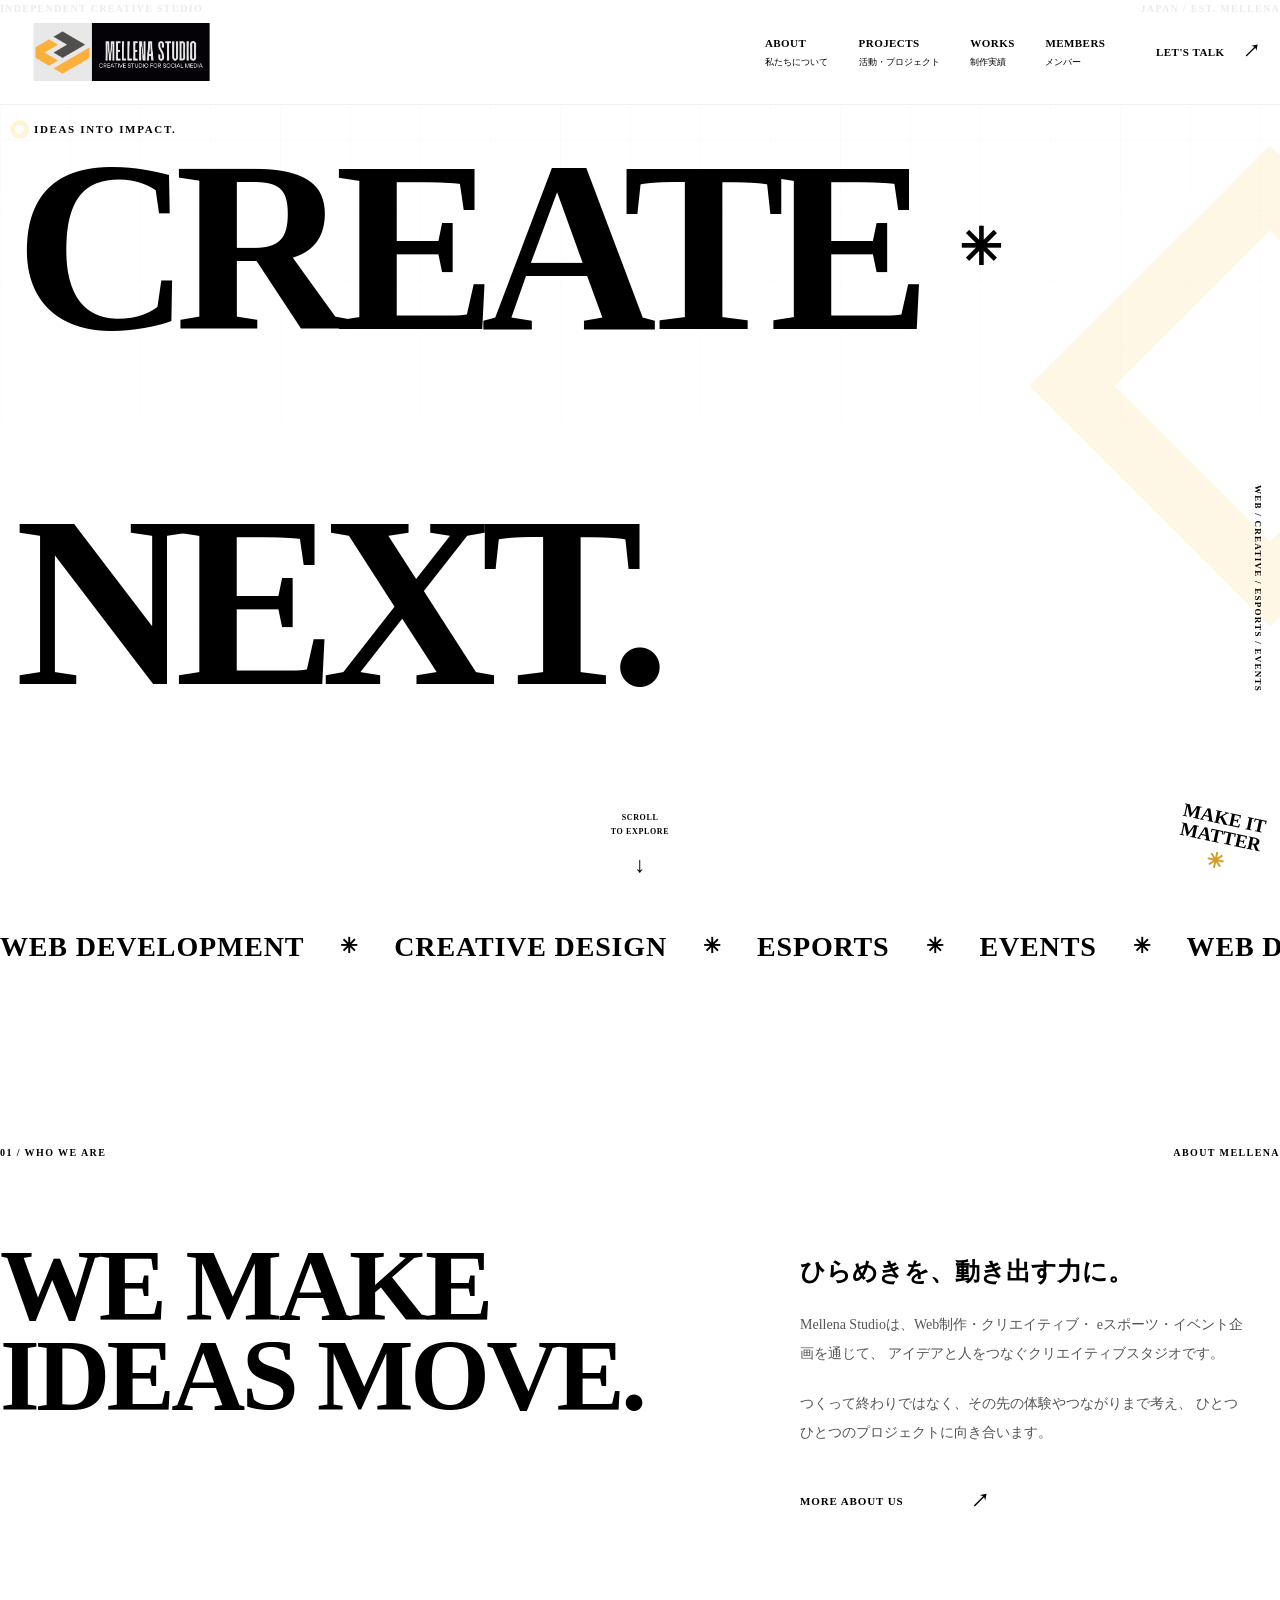
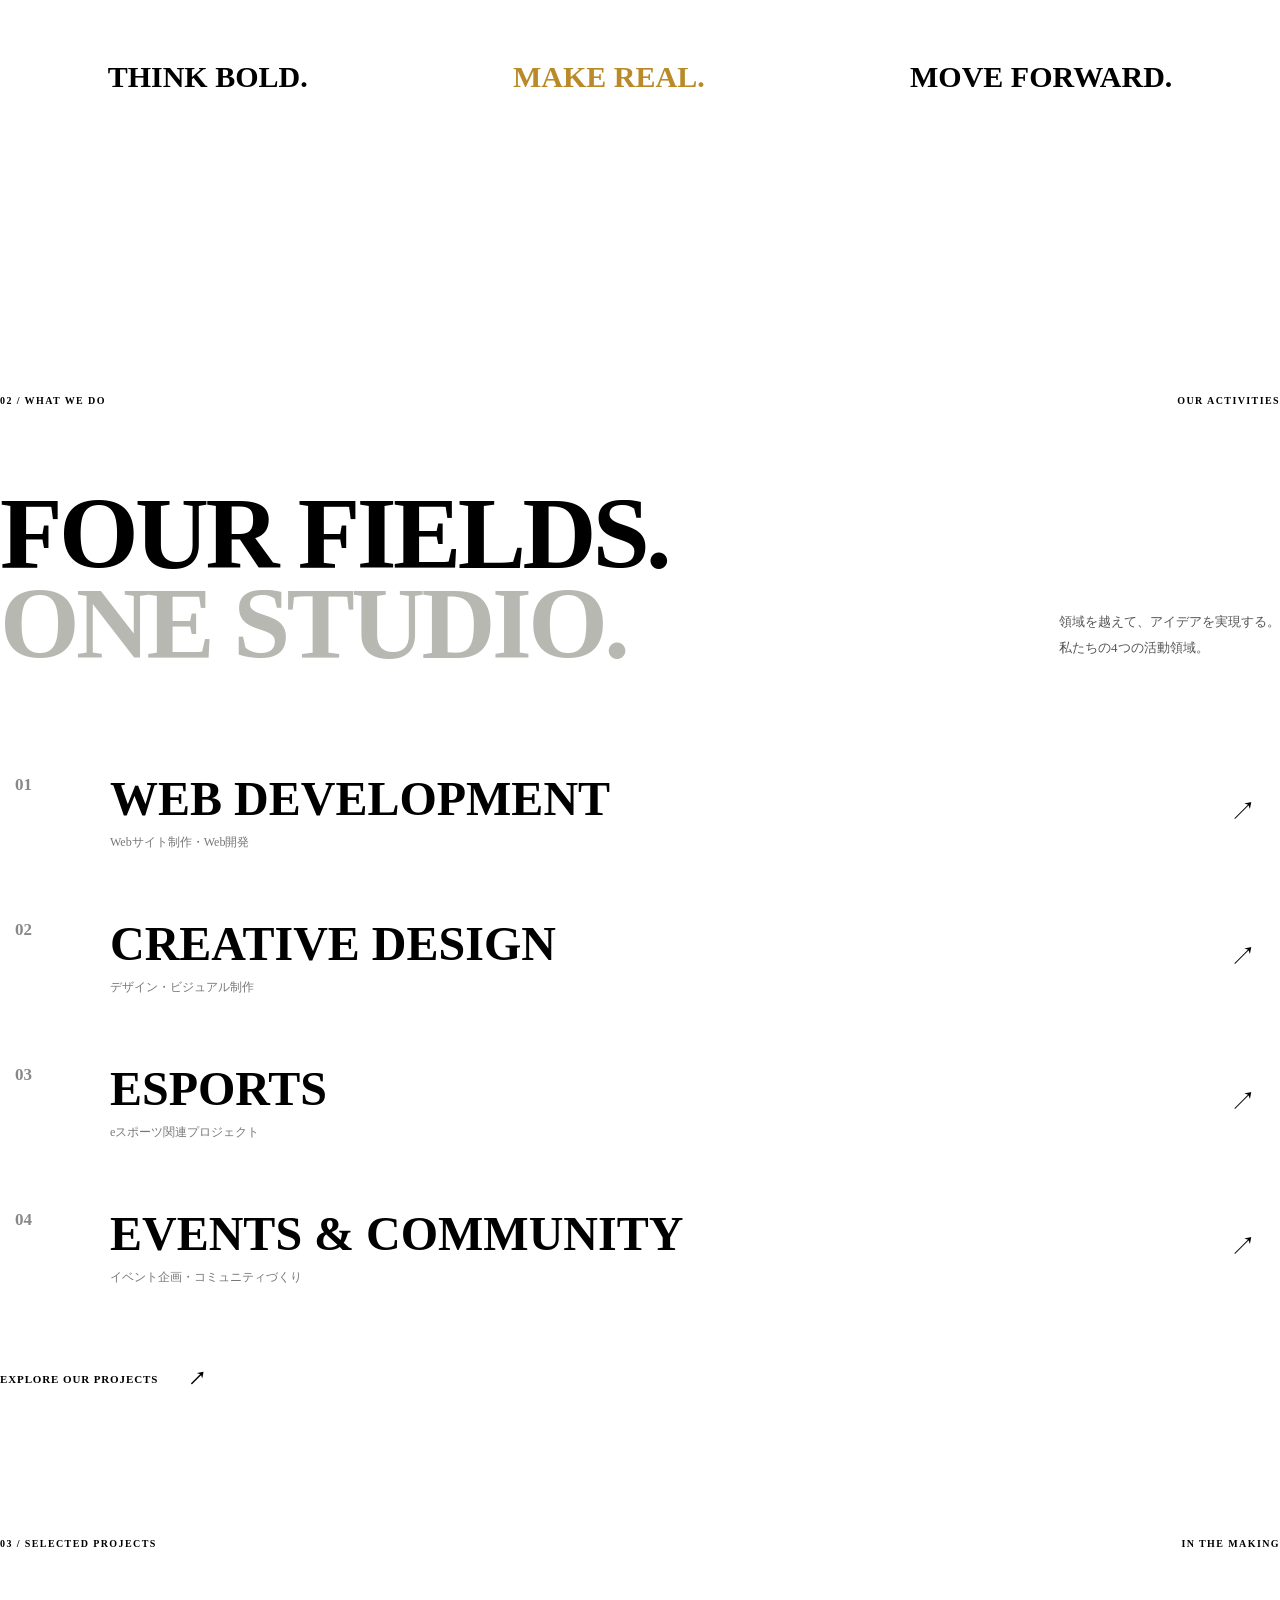
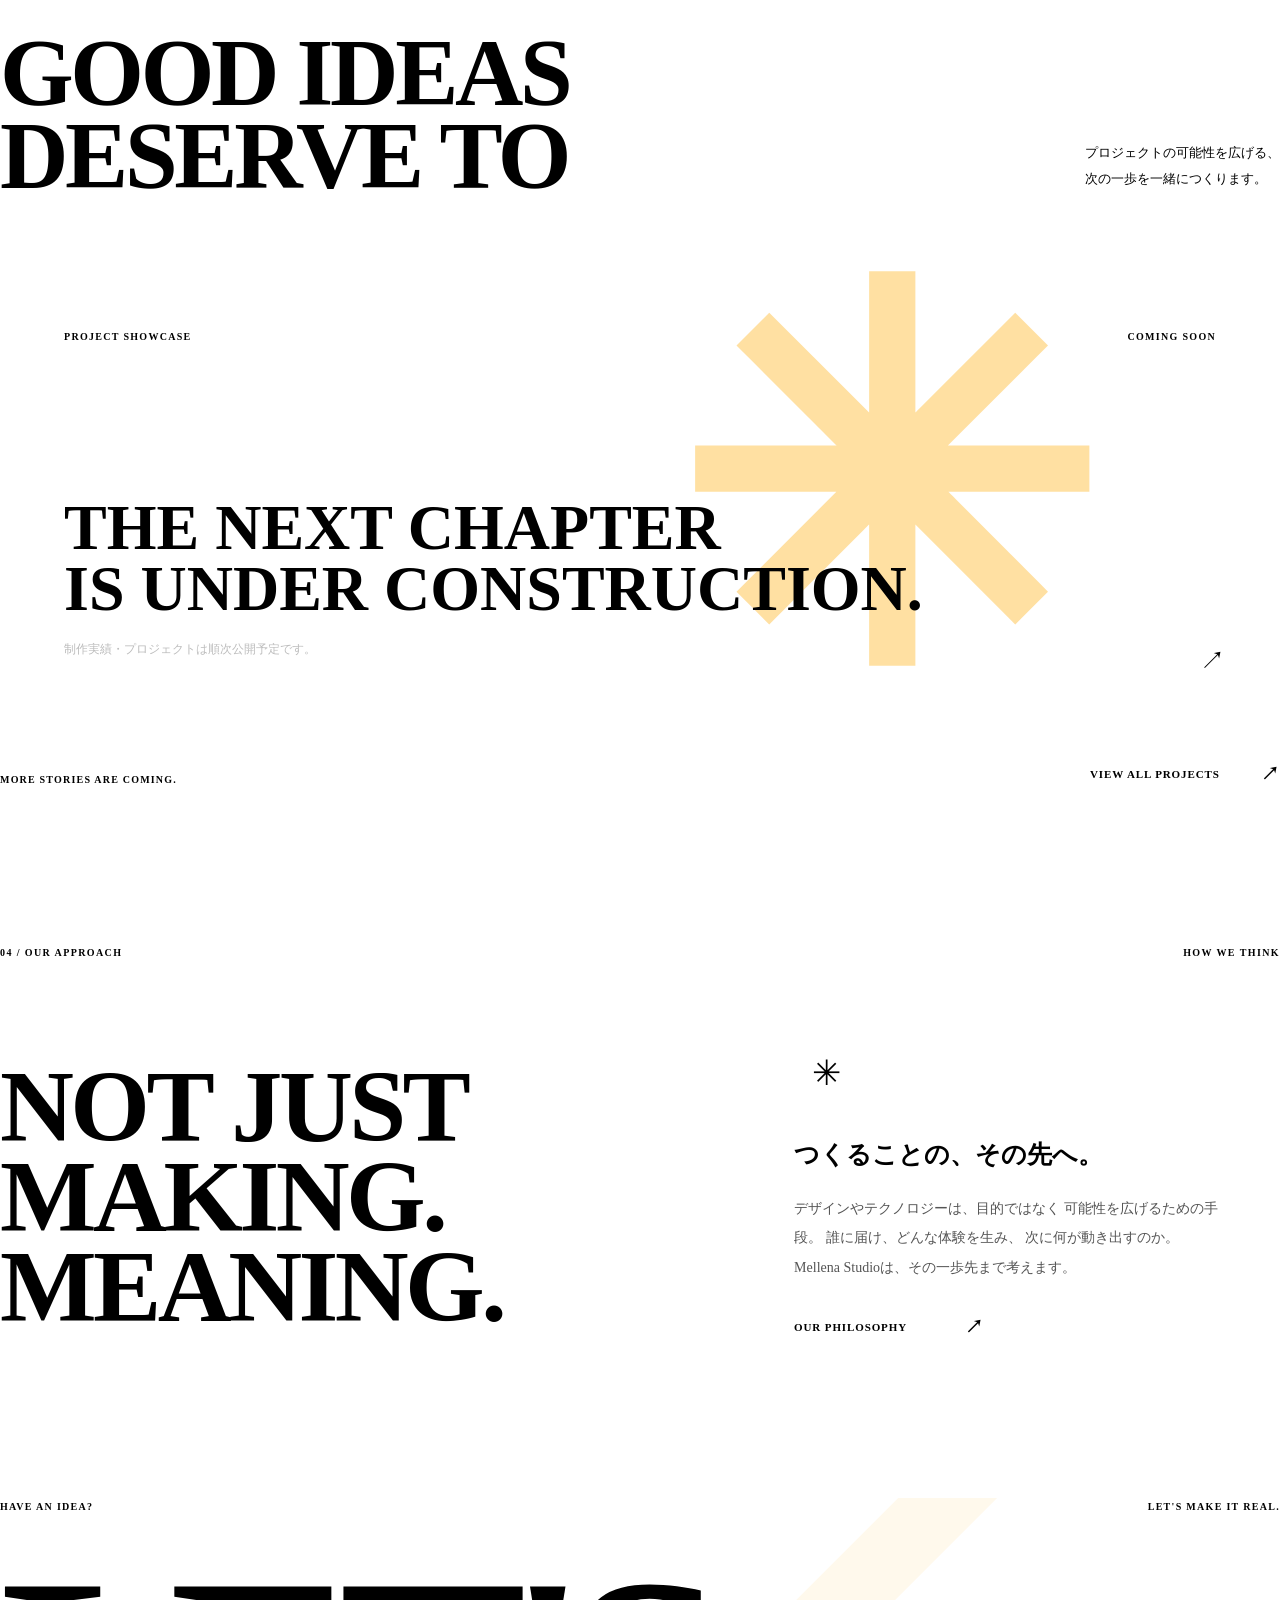
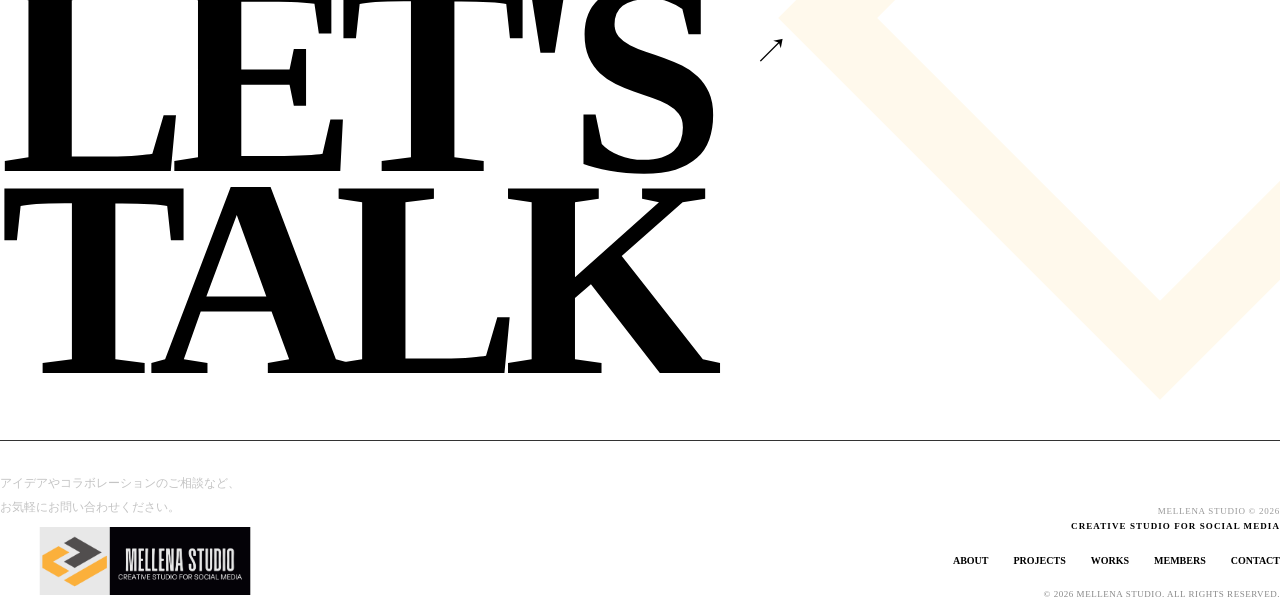
==== commit 9898a5c5: "Update index.html" ====
--- a/index.html
+++ b/index.html
@@ -24,7 +24,7 @@
   <!-- LOADING -->
   <div class="loader" aria-label="Loading">
     <div class="loader-logo">
-      <img src="logo.png" alt="Mellena Studio">
+      <img src="logo-Normal.png" alt="Mellena Studio">
     </div>
 
     <div class="loader-bottom">
@@ -43,7 +43,7 @@
   <header class="site-header">
 
     <a class="brand" href="index.html" aria-label="Mellena Studio Home">
-      <img src="logo-Normal.png" alt="Mellena Studio">
+      <img src="logo.png" alt="Mellena Studio">
     </a>
 
     <button class="menu-toggle"
@@ -428,7 +428,7 @@
   <footer class="site-footer">
 
     <a href="index.html" class="footer-logo">
-      <img src="logo-Normal.png" alt="Mellena Studio">
+      <img src="logo.png" alt="Mellena Studio">
     </a>
 
     <div class="footer-right">
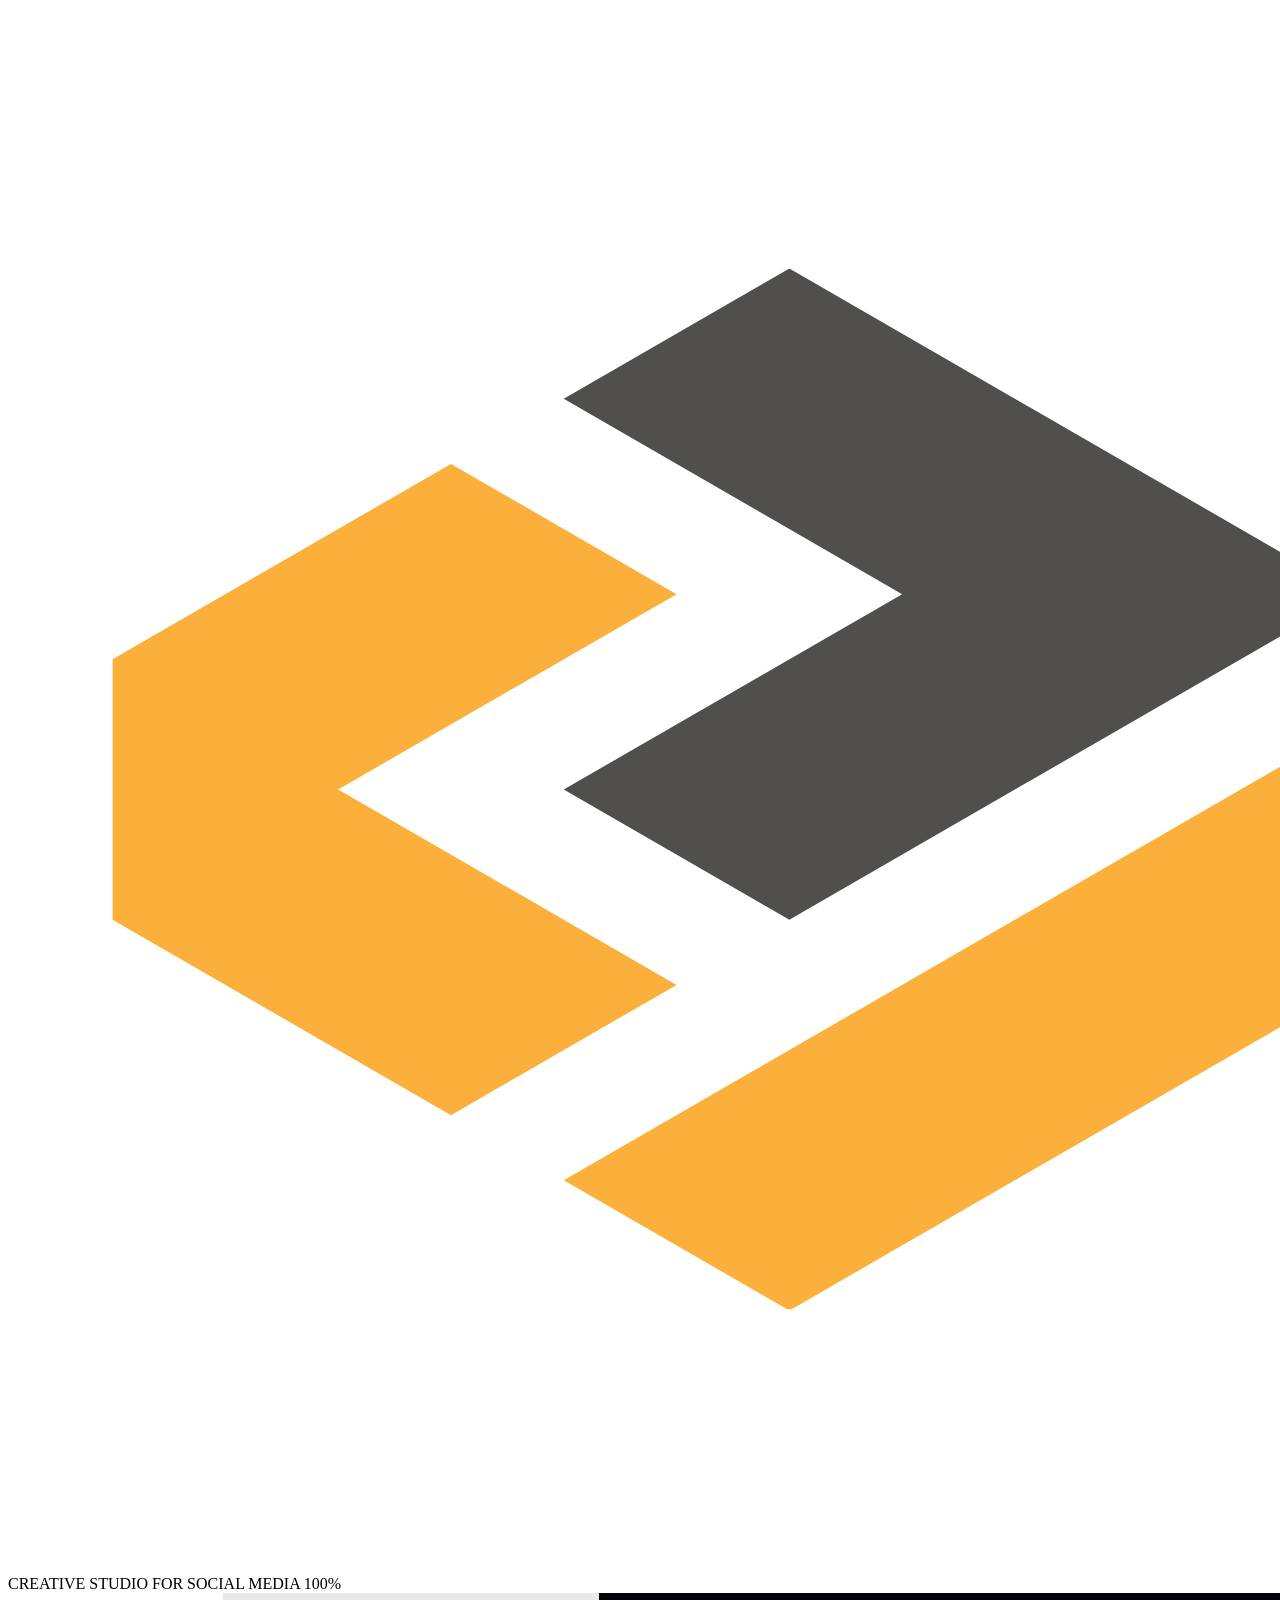
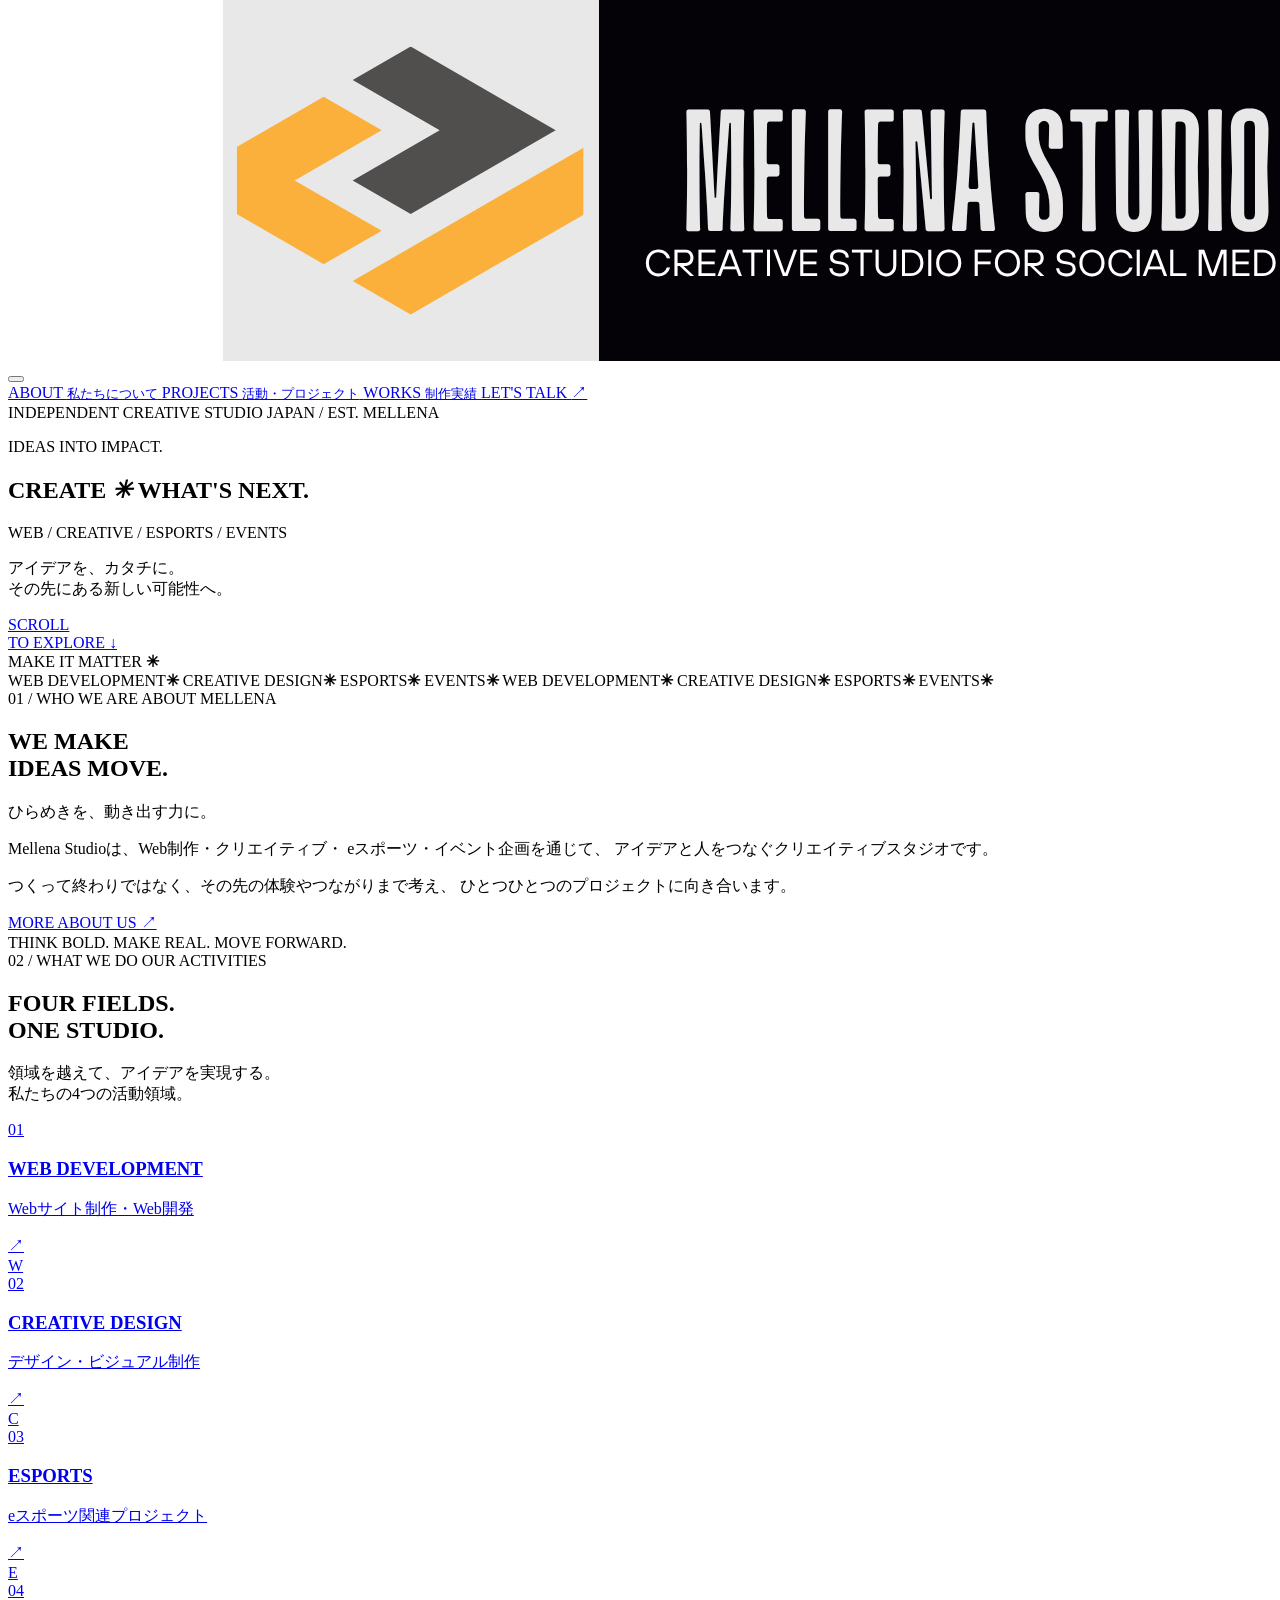
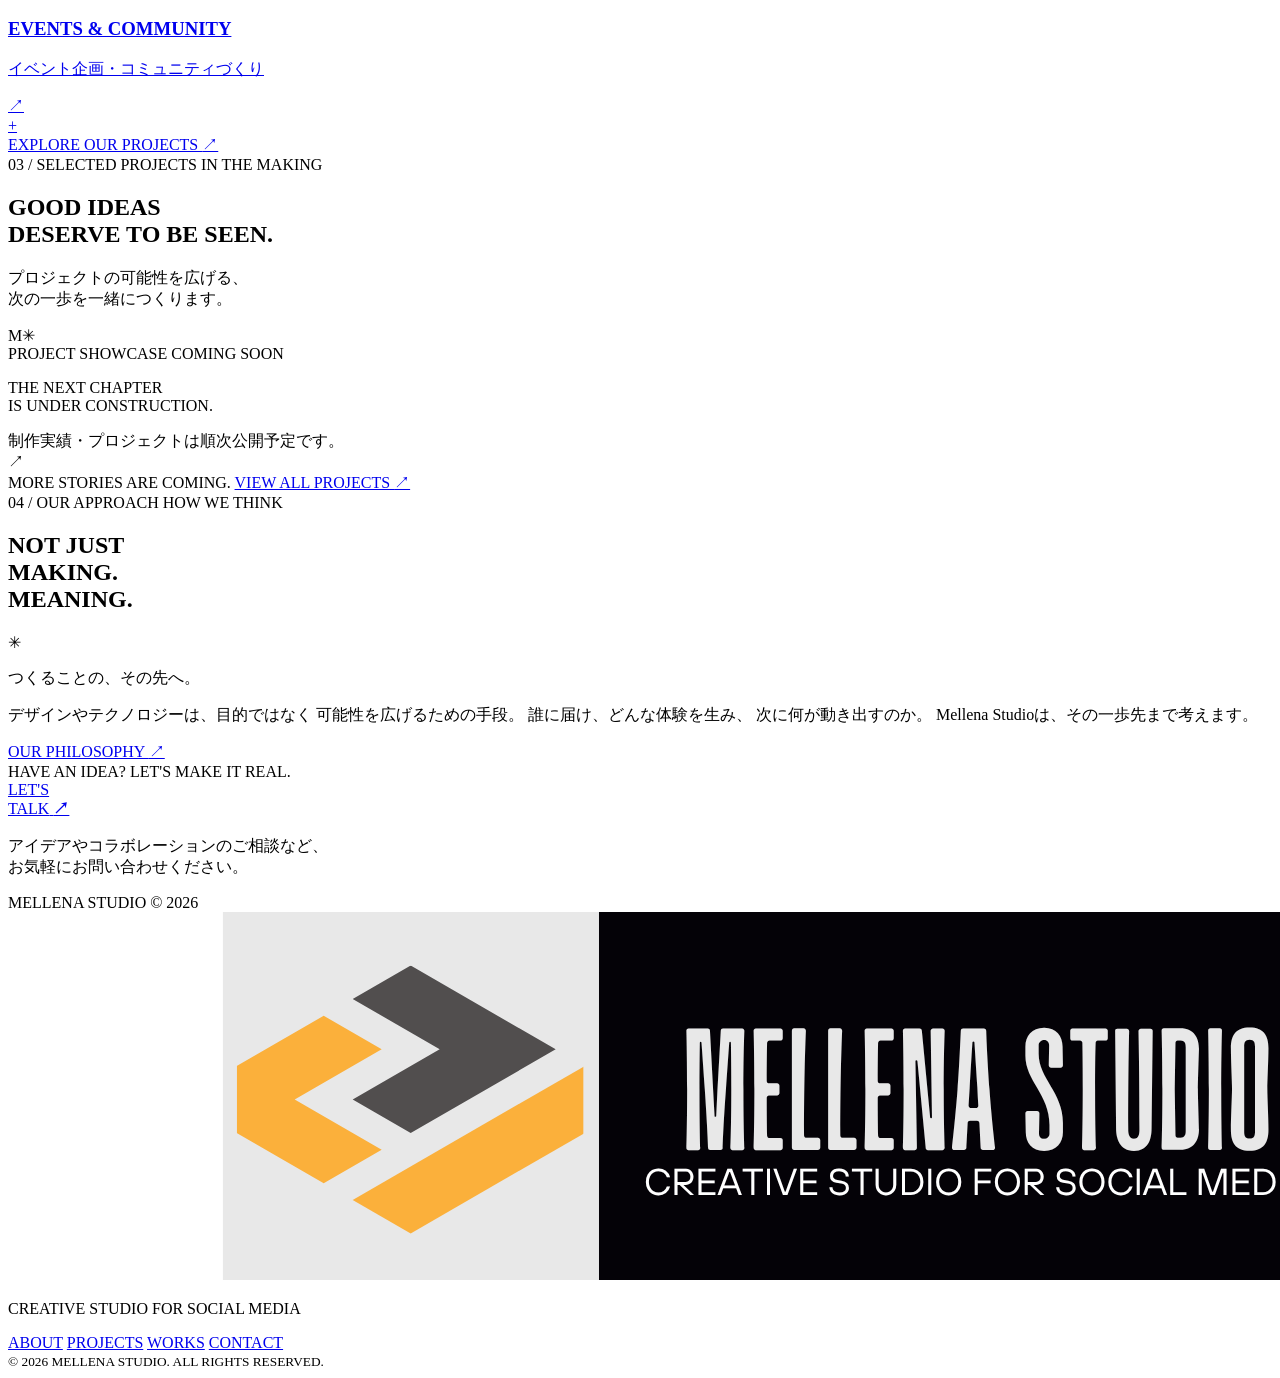
==== commit 51f0e2a8: "Add files via upload" ====
--- a/index.html
+++ b/index.html
@@ -8,7 +8,7 @@
 
   <title>MELLENA STUDIO — Create What's Next.</title>
 
-  <link rel="icon" type="image/png" href="assets/favicon.png">
+  <link rel="icon" type="image/png" href="favicon.png">
 
   <link rel="preconnect" href="https://fonts.googleapis.com">
   <link rel="preconnect" href="https://fonts.gstatic.com" crossorigin>
@@ -69,11 +69,6 @@
         <small>制作実績</small>
       </a>
 
-      <a href="members.html">
-        MEMBERS
-        <small>メンバー</small>
-      </a>
-
       <a class="nav-contact" href="contact.html">
         LET'S TALK <span>↗</span>
       </a>
@@ -439,7 +434,6 @@
         <a href="about.html">ABOUT</a>
         <a href="projects.html">PROJECTS</a>
         <a href="works.html">WORKS</a>
-        <a href="members.html">MEMBERS</a>
         <a href="contact.html">CONTACT</a>
       </div>
 
